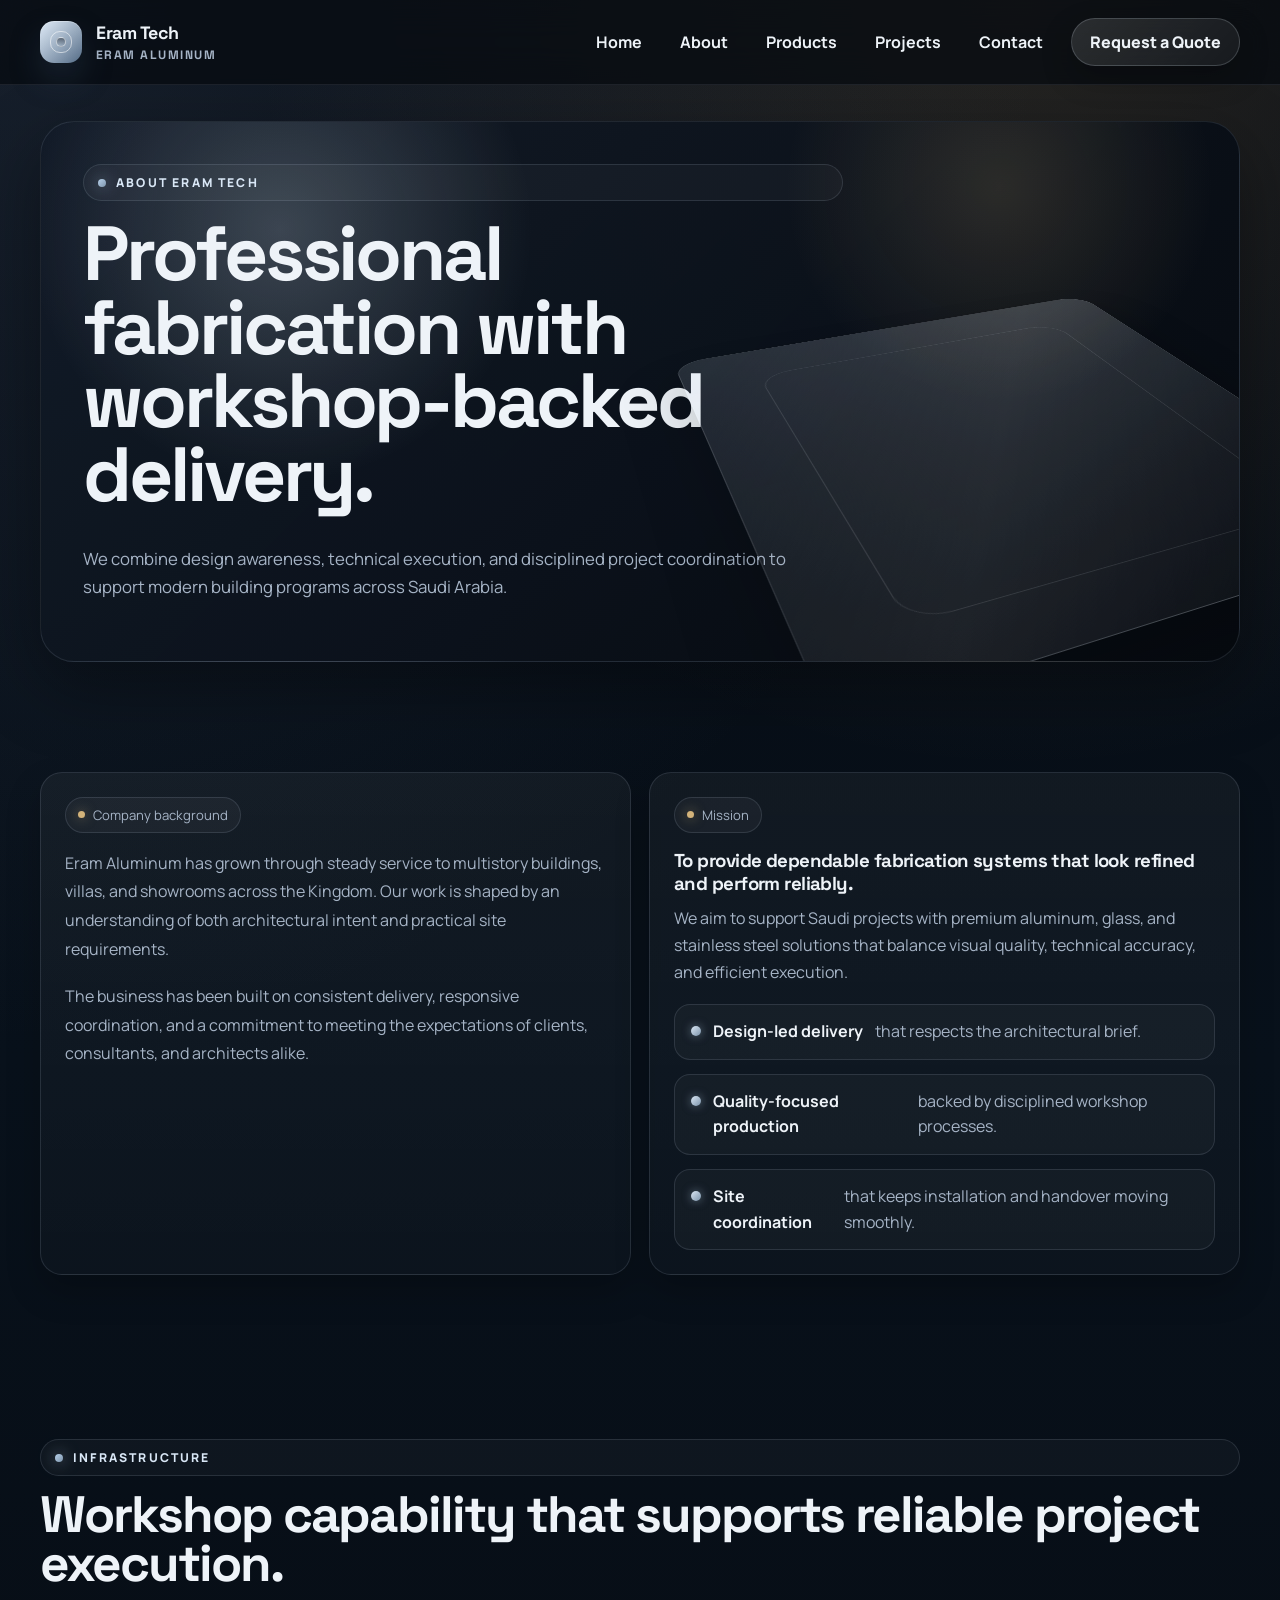
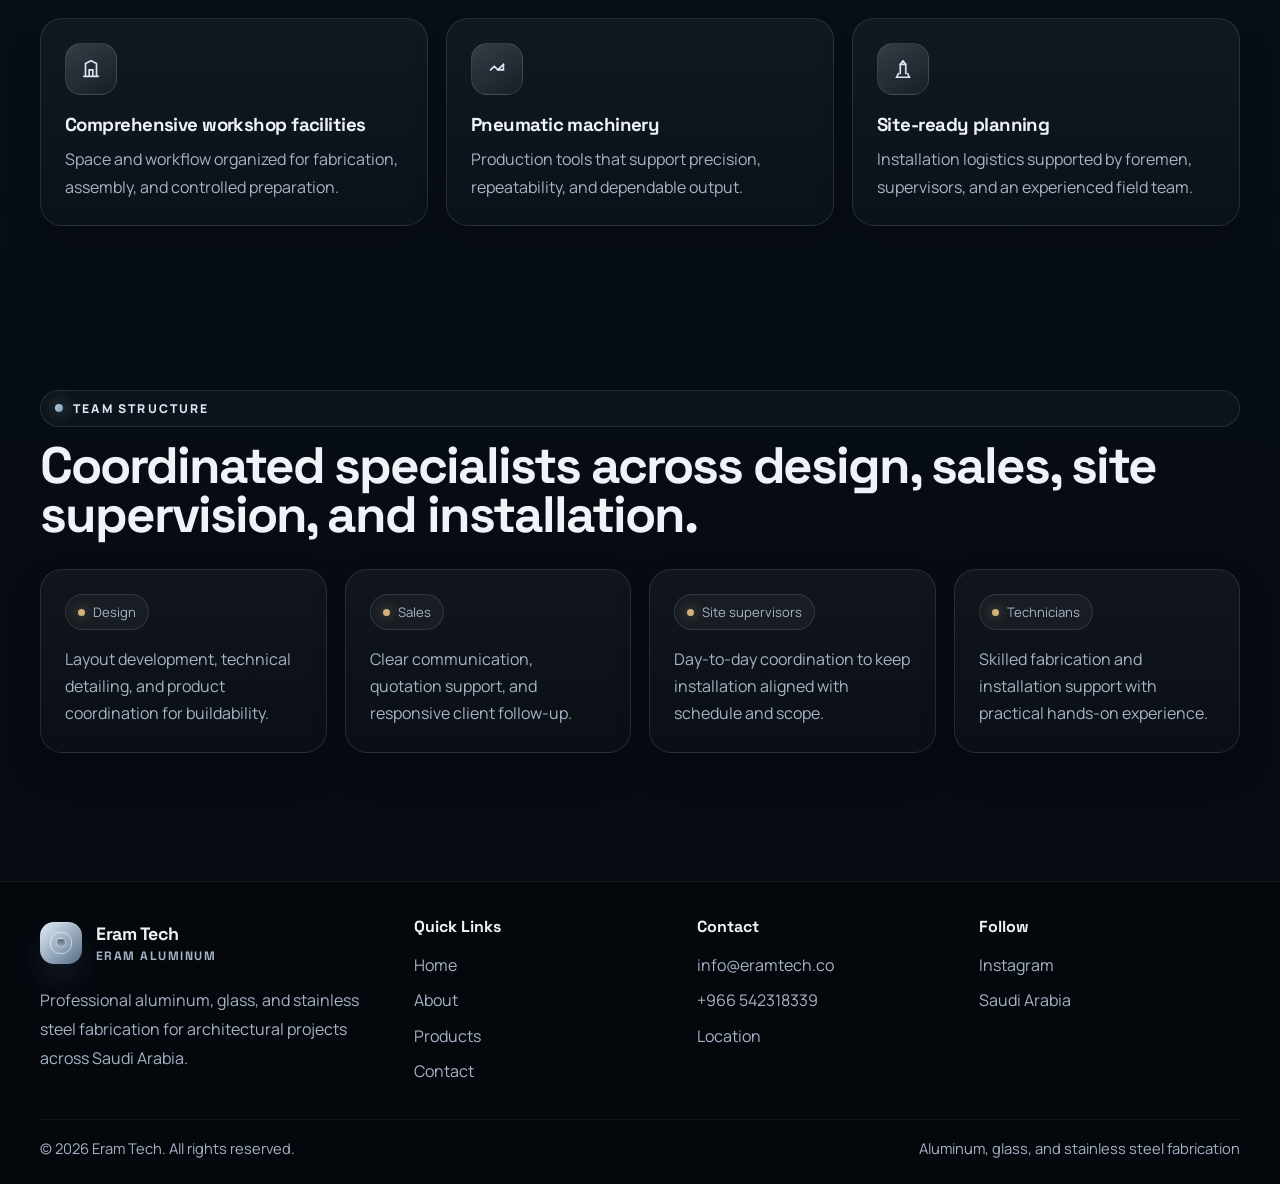
==== about/index.html @ 5341bf57 "Initial commit" ====
<!doctype html>
<html lang="en">
  <head>
    <meta charset="UTF-8" />
    <meta name="viewport" content="width=device-width, initial-scale=1.0" />
    <title>About | Eram Tech</title>
    <meta name="description" content="Learn about Eram Tech's background, mission, infrastructure, and team structure." />
    <link rel="stylesheet" href="/styles.css" />
    <script defer src="/script.js"></script>
  </head>
  <body data-page="about">
    <div class="site-shell">
      <header class="site-header">
        <div class="container nav-bar">
          <a class="brand" href="/" data-nav-link>
            <span class="brand-mark" aria-hidden="true"></span>
            <span class="brand-name"><strong>Eram Tech</strong><span>Eram Aluminum</span></span>
          </a>
          <input class="nav-toggle" id="nav-toggle" type="checkbox" data-nav-toggle />
          <label class="nav-button" for="nav-toggle" data-nav-button aria-label="Open menu">
            <span></span><span></span><span></span>
          </label>
          <nav class="nav" aria-label="Primary navigation">
            <ul class="nav-list">
              <li class="nav-item"><a class="nav-link" href="/" data-nav-link>Home</a></li>
              <li class="nav-item"><a class="nav-link" href="/about/" data-nav-link>About</a></li>
              <li class="nav-item nav-item-dropdown" data-products-dropdown>
                <button class="dropdown-trigger" type="button" data-products-trigger>Products</button>
                <div class="dropdown-menu" role="menu">
                  <a href="/products/" data-nav-link>Products Overview</a>
                  <a href="/products/windows/" data-product-link>Windows</a>
                  <a href="/products/doors/" data-product-link>Doors</a>
                  <a href="/products/cladding/" data-product-link>Cladding</a>
                  <a href="/products/hand-rails/" data-product-link>Hand Rails</a>
                  <a href="/products/sky-light/" data-product-link>Sky Light</a>
                  <a href="/products/garage-doors/" data-product-link>Garage Doors</a>
                  <a href="/products/rollup-shutters/" data-product-link>Rollup Shutters</a>
                </div>
              </li>
              <li class="nav-item"><a class="nav-link" href="/projects/" data-nav-link>Projects</a></li>
              <li class="nav-item"><a class="nav-link" href="/contact/" data-nav-link>Contact</a></li>
            </ul>
            <a class="nav-cta" href="/contact/">Request a Quote</a>
          </nav>
        </div>
      </header>

      <main>
        <section class="page-hero">
          <div class="container banner reveal">
            <div class="banner-inner">
              <div class="banner-copy">
                <span class="eyebrow">About Eram Tech</span>
                <h1>Professional fabrication with workshop-backed delivery.</h1>
                <p class="lead">
                  We combine design awareness, technical execution, and disciplined project
                  coordination to support modern building programs across Saudi Arabia.
                </p>
              </div>
            </div>
            <div class="banner-graphic" aria-hidden="true"></div>
          </div>
        </section>

        <section class="section">
          <div class="container grid-2">
            <div class="card feature-card reveal">
              <span class="tag">Company background</span>
              <div class="copy-block">
                <p>
                  Eram Aluminum has grown through steady service to multistory buildings, villas,
                  and showrooms across the Kingdom. Our work is shaped by an understanding of both
                  architectural intent and practical site requirements.
                </p>
                <p>
                  The business has been built on consistent delivery, responsive coordination, and
                  a commitment to meeting the expectations of clients, consultants, and architects
                  alike.
                </p>
              </div>
            </div>
            <div class="card feature-card reveal">
              <span class="tag">Mission</span>
              <h3>To provide dependable fabrication systems that look refined and perform reliably.</h3>
              <p>
                We aim to support Saudi projects with premium aluminum, glass, and stainless steel
                solutions that balance visual quality, technical accuracy, and efficient execution.
              </p>
              <ul class="info-list" style="margin-top: 18px;">
                <li><strong>Design-led delivery</strong> that respects the architectural brief.</li>
                <li><strong>Quality-focused production</strong> backed by disciplined workshop processes.</li>
                <li><strong>Site coordination</strong> that keeps installation and handover moving smoothly.</li>
              </ul>
            </div>
          </div>
        </section>

        <section class="section-tight">
          <div class="container">
            <div class="section-title reveal">
              <span class="eyebrow">Infrastructure</span>
              <h2>Workshop capability that supports reliable project execution.</h2>
            </div>
            <div class="grid-3">
              <div class="card feature-card reveal">
                <div class="feature-icon" aria-hidden="true">
                  <svg width="22" height="22" viewBox="0 0 24 24" fill="none">
                    <path d="M4 20h16M6 20V6l6-3 6 3v14" stroke="currentColor" stroke-width="1.8" stroke-linecap="round"/>
                    <path d="M10 20v-7h4v7" stroke="currentColor" stroke-width="1.8"/>
                  </svg>
                </div>
                <h3>Comprehensive workshop facilities</h3>
                <p>Space and workflow organized for fabrication, assembly, and controlled preparation.</p>
              </div>
              <div class="card feature-card reveal">
                <div class="feature-icon" aria-hidden="true">
                  <svg width="22" height="22" viewBox="0 0 24 24" fill="none">
                    <path d="M5 13l4-4 4 4 6-6" stroke="currentColor" stroke-width="1.8" stroke-linecap="round" stroke-linejoin="round"/>
                    <path d="M19 7v6h-6" stroke="currentColor" stroke-width="1.8" stroke-linecap="round"/>
                  </svg>
                </div>
                <h3>Pneumatic machinery</h3>
                <p>Production tools that support precision, repeatability, and dependable output.</p>
              </div>
              <div class="card feature-card reveal">
                <div class="feature-icon" aria-hidden="true">
                  <svg width="22" height="22" viewBox="0 0 24 24" fill="none">
                    <path d="M7 17l-2 4h14l-2-4M9 17V7h6v10" stroke="currentColor" stroke-width="1.8" stroke-linecap="round"/>
                    <path d="M9 7l3-4 3 4" stroke="currentColor" stroke-width="1.8" stroke-linecap="round" stroke-linejoin="round"/>
                  </svg>
                </div>
                <h3>Site-ready planning</h3>
                <p>Installation logistics supported by foremen, supervisors, and an experienced field team.</p>
              </div>
            </div>
          </div>
        </section>

        <section class="section">
          <div class="container">
            <div class="section-title reveal">
              <span class="eyebrow">Team structure</span>
              <h2>Coordinated specialists across design, sales, site supervision, and installation.</h2>
            </div>
            <div class="grid-4">
              <div class="card feature-card reveal">
                <span class="tag">Design</span>
                <p>Layout development, technical detailing, and product coordination for buildability.</p>
              </div>
              <div class="card feature-card reveal">
                <span class="tag">Sales</span>
                <p>Clear communication, quotation support, and responsive client follow-up.</p>
              </div>
              <div class="card feature-card reveal">
                <span class="tag">Site supervisors</span>
                <p>Day-to-day coordination to keep installation aligned with schedule and scope.</p>
              </div>
              <div class="card feature-card reveal">
                <span class="tag">Technicians</span>
                <p>Skilled fabrication and installation support with practical hands-on experience.</p>
              </div>
            </div>
          </div>
        </section>
      </main>

      <footer class="site-footer">
        <div class="container footer-grid">
          <div class="footer-brand">
            <a class="brand" href="/" data-nav-link>
              <span class="brand-mark" aria-hidden="true"></span>
              <span class="brand-name"><strong>Eram Tech</strong><span>Eram Aluminum</span></span>
            </a>
            <p>Professional aluminum, glass, and stainless steel fabrication for architectural projects across Saudi Arabia.</p>
          </div>
          <div>
            <h3 class="footer-heading">Quick Links</h3>
            <div class="footer-links">
              <a href="/">Home</a><a href="/about/">About</a><a href="/products/">Products</a><a href="/contact/">Contact</a>
            </div>
          </div>
          <div>
            <h3 class="footer-heading">Contact</h3>
            <div class="footer-links">
              <a href="mailto:info@eramtech.co">info@eramtech.co</a>
              <a href="tel:+966542318339">+966 542318339</a>
              <a href="https://maps.google.com/?q=26.448895,50.039623" target="_blank" rel="noreferrer">Location</a>
            </div>
          </div>
          <div>
            <h3 class="footer-heading">Follow</h3>
            <div class="footer-links">
              <a href="https://www.instagram.com/eramtech_ksa?igsi=ZmtyOWc5OTU0aG81" target="_blank" rel="noreferrer">Instagram</a>
              <span>Saudi Arabia</span>
            </div>
          </div>
        </div>
        <div class="container footer-bottom">
          <span>&copy; <span data-year></span> Eram Tech. All rights reserved.</span>
          <span>Aluminum, glass, and stainless steel fabrication</span>
        </div>
      </footer>
    </div>
  </body>
</html>
---- styles.css ----
@import url("https://fonts.googleapis.com/css2?family=Manrope:wght@400;500;600;700;800&family=Space+Grotesk:wght@500;700&display=swap");

:root {
  --bg: #070b12;
  --bg-alt: #0d1420;
  --panel: rgba(13, 20, 32, 0.78);
  --panel-strong: rgba(18, 28, 43, 0.94);
  --line: rgba(189, 205, 222, 0.14);
  --line-strong: rgba(189, 205, 222, 0.22);
  --text: #eef3f8;
  --muted: #a6b4c6;
  --accent: #91a8bd;
  --accent-strong: #d9e7f6;
  --glow: rgba(124, 153, 183, 0.28);
  --gold: #d3b37a;
  --shadow: 0 24px 70px rgba(0, 0, 0, 0.35);
  --radius-xl: 30px;
  --radius-lg: 22px;
  --radius-md: 16px;
  --radius-sm: 12px;
  --content: 1200px;
  --nav-height: 84px;
}

*,
*::before,
*::after {
  box-sizing: border-box;
}

html {
  scroll-behavior: smooth;
}

body {
  margin: 0;
  color: var(--text);
  background:
    radial-gradient(circle at top left, rgba(73, 96, 125, 0.24), transparent 34%),
    radial-gradient(circle at 80% 0%, rgba(211, 179, 122, 0.15), transparent 26%),
    linear-gradient(180deg, #070b12 0%, #08111b 38%, #06090f 100%);
  font-family: "Manrope", sans-serif;
  min-height: 100vh;
  overflow-x: hidden;
}

a {
  color: inherit;
  text-decoration: none;
}

img {
  max-width: 100%;
  display: block;
}

button,
input,
textarea,
select {
  font: inherit;
}

::selection {
  background: rgba(145, 168, 189, 0.35);
  color: var(--text);
}

.site-shell {
  position: relative;
  z-index: 0;
}

.site-shell::before {
  content: "";
  position: fixed;
  inset: 0;
  background:
    linear-gradient(rgba(255, 255, 255, 0.02) 1px, transparent 1px),
    linear-gradient(90deg, rgba(255, 255, 255, 0.02) 1px, transparent 1px);
  background-size: 120px 120px;
  mask-image: radial-gradient(circle at center, black 30%, transparent 88%);
  pointer-events: none;
  z-index: -1;
  opacity: 0.35;
}

.container {
  width: min(calc(100% - 32px), var(--content));
  margin: 0 auto;
}

.eyebrow {
  display: inline-flex;
  align-items: center;
  gap: 10px;
  padding: 9px 14px;
  border: 1px solid var(--line);
  border-radius: 999px;
  color: var(--accent-strong);
  background: rgba(255, 255, 255, 0.03);
  letter-spacing: 0.18em;
  text-transform: uppercase;
  font-size: 0.76rem;
  font-weight: 800;
}

.eyebrow::before {
  content: "";
  width: 8px;
  height: 8px;
  border-radius: 50%;
  background: linear-gradient(135deg, #b7d0ea, #7e95ac);
  box-shadow: 0 0 16px rgba(170, 198, 220, 0.7);
}

.section {
  padding: 92px 0;
}

.section-tight {
  padding: 72px 0;
}

.section-title {
  display: grid;
  gap: 14px;
  margin-bottom: 30px;
}

.section-title h2,
.hero-copy h1,
.banner-copy h1 {
  margin: 0;
  font-family: "Space Grotesk", sans-serif;
  letter-spacing: -0.04em;
  line-height: 0.96;
}

.section-title h2 {
  font-size: clamp(2rem, 4vw, 3.2rem);
}

.section-title p,
.lead,
.muted {
  color: var(--muted);
  line-height: 1.7;
}

.lead {
  font-size: 1.05rem;
}

/* Header */
.site-header {
  position: sticky;
  top: 0;
  z-index: 50;
  backdrop-filter: blur(18px);
  background: rgba(6, 10, 16, 0.72);
  border-bottom: 1px solid rgba(190, 206, 223, 0.1);
}

.nav-bar {
  min-height: var(--nav-height);
  display: flex;
  align-items: center;
  justify-content: space-between;
  gap: 18px;
}

.brand {
  display: inline-flex;
  align-items: center;
  gap: 14px;
  font-family: "Space Grotesk", sans-serif;
  letter-spacing: -0.03em;
  font-weight: 700;
}

.brand-mark {
  width: 42px;
  height: 42px;
  border-radius: 14px;
  background:
    linear-gradient(145deg, rgba(255, 255, 255, 0.16), rgba(255, 255, 255, 0.04)),
    linear-gradient(135deg, #d9e7f6, #4b6480);
  box-shadow:
    inset 0 1px 0 rgba(255, 255, 255, 0.3),
    0 16px 30px rgba(47, 66, 88, 0.35);
  position: relative;
}

.brand-mark::before,
.brand-mark::after {
  content: "";
  position: absolute;
  inset: 10px;
  border: 1px solid rgba(255, 255, 255, 0.55);
  border-radius: 10px;
}

.brand-mark::after {
  inset: 16px;
  border-radius: 8px;
  background: linear-gradient(180deg, rgba(10, 18, 30, 0.48), rgba(255, 255, 255, 0.05));
}

.brand-name {
  display: grid;
  gap: 3px;
}

.brand-name strong {
  font-size: 1.12rem;
}

.brand-name span {
  font-size: 0.76rem;
  color: var(--muted);
  letter-spacing: 0.12em;
  text-transform: uppercase;
}

.nav-toggle {
  display: none;
}

.nav-button {
  display: none;
  width: 48px;
  height: 48px;
  border: 1px solid var(--line);
  border-radius: 14px;
  background: rgba(255, 255, 255, 0.03);
  color: var(--text);
  align-items: center;
  justify-content: center;
  gap: 6px;
  cursor: pointer;
}

.nav-button span {
  display: block;
  width: 18px;
  height: 2px;
  border-radius: 999px;
  background: currentColor;
  transition: transform 0.25s ease, opacity 0.25s ease;
}

.nav {
  display: flex;
  align-items: center;
  gap: 12px;
}

.nav-list {
  display: flex;
  align-items: center;
  gap: 6px;
  list-style: none;
  padding: 0;
  margin: 0;
}

.nav-link,
.dropdown-trigger {
  border: 0;
  background: transparent;
  color: var(--text);
  padding: 13px 16px;
  border-radius: 999px;
  cursor: pointer;
  transition: background 0.2s ease, color 0.2s ease, transform 0.2s ease;
  font-weight: 700;
}

.nav-link:hover,
.nav-link:focus-visible,
.dropdown-trigger:hover,
.dropdown-trigger:focus-visible,
.nav-link.active,
.dropdown-trigger.active {
  background: rgba(255, 255, 255, 0.07);
  color: var(--accent-strong);
}

.nav-item {
  position: relative;
}

.dropdown-menu {
  position: absolute;
  top: calc(100% + 12px);
  left: 0;
  min-width: 280px;
  padding: 10px;
  border: 1px solid var(--line);
  border-radius: 22px;
  background: rgba(6, 10, 16, 0.95);
  box-shadow: var(--shadow);
  display: grid;
  gap: 6px;
  opacity: 0;
  visibility: hidden;
  transform: translateY(12px);
  transition: opacity 0.2s ease, transform 0.2s ease, visibility 0.2s ease;
}

.nav-item-dropdown:hover .dropdown-menu,
.nav-item-dropdown:focus-within .dropdown-menu,
.nav-item-dropdown.open .dropdown-menu {
  opacity: 1;
  visibility: visible;
  transform: translateY(0);
}

.dropdown-menu a {
  padding: 12px 14px;
  border-radius: 14px;
  color: var(--muted);
  transition: background 0.2s ease, color 0.2s ease;
}

.dropdown-menu a:hover,
.dropdown-menu a:focus-visible,
.dropdown-menu a.active {
  background: rgba(255, 255, 255, 0.06);
  color: var(--text);
}

.nav-cta {
  display: inline-flex;
  align-items: center;
  justify-content: center;
  gap: 10px;
  min-height: 48px;
  padding: 0 18px;
  border-radius: 999px;
  border: 1px solid rgba(209, 223, 236, 0.2);
  background: linear-gradient(135deg, rgba(255, 255, 255, 0.12), rgba(255, 255, 255, 0.05));
  color: var(--text);
  font-weight: 800;
  box-shadow: 0 12px 30px rgba(0, 0, 0, 0.25);
}

.nav-cta:hover,
.nav-cta:focus-visible {
  transform: translateY(-1px);
  border-color: rgba(209, 223, 236, 0.36);
}

/* Hero */
.hero {
  padding: 44px 0 30px;
}

.hero-grid {
  display: grid;
  gap: 34px;
  grid-template-columns: minmax(0, 1.08fr) minmax(320px, 0.92fr);
  align-items: center;
}

.hero-copy {
  display: grid;
  gap: 22px;
}

.hero-copy h1 {
  font-size: clamp(3rem, 7vw, 5.9rem);
}

.hero-actions {
  display: flex;
  flex-wrap: wrap;
  gap: 14px;
}

.button,
.button-secondary {
  display: inline-flex;
  align-items: center;
  justify-content: center;
  gap: 10px;
  min-height: 52px;
  padding: 0 22px;
  border-radius: 999px;
  border: 1px solid transparent;
  font-weight: 800;
  cursor: pointer;
  transition: transform 0.2s ease, border-color 0.2s ease, background 0.2s ease;
}

.button {
  background: linear-gradient(135deg, #dbe7f4, #98aebe);
  color: #09111a;
  box-shadow: 0 18px 40px rgba(120, 148, 175, 0.24);
}

.button-secondary {
  border-color: var(--line);
  background: rgba(255, 255, 255, 0.03);
  color: var(--text);
}

.button:hover,
.button-secondary:hover,
.button:focus-visible,
.button-secondary:focus-visible {
  transform: translateY(-2px);
}

.hero-metrics {
  display: grid;
  grid-template-columns: repeat(3, minmax(0, 1fr));
  gap: 12px;
}

.metric {
  padding: 16px 18px;
  border-radius: 18px;
  background: rgba(255, 255, 255, 0.035);
  border: 1px solid var(--line);
}

.metric strong {
  display: block;
  font-size: 1.5rem;
  font-family: "Space Grotesk", sans-serif;
}

.metric span {
  color: var(--muted);
  font-size: 0.92rem;
}

.hero-visual {
  position: relative;
  min-height: 640px;
  border-radius: 34px;
  overflow: hidden;
  border: 1px solid rgba(198, 214, 229, 0.12);
  background:
    radial-gradient(circle at 28% 18%, rgba(181, 202, 220, 0.32), transparent 24%),
    radial-gradient(circle at 82% 16%, rgba(211, 179, 122, 0.16), transparent 20%),
    linear-gradient(180deg, rgba(17, 25, 38, 0.9), rgba(6, 10, 16, 0.98));
  box-shadow: var(--shadow);
}

.hero-visual::before {
  content: "";
  position: absolute;
  inset: 0;
  background:
    linear-gradient(120deg, transparent 20%, rgba(255, 255, 255, 0.06) 50%, transparent 80%),
    linear-gradient(transparent 0 0);
  mix-blend-mode: screen;
  opacity: 0.75;
}

.hero-rings {
  position: absolute;
  inset: 0;
  background:
    radial-gradient(circle at center, transparent 0 38%, rgba(255, 255, 255, 0.05) 39% 40%, transparent 41%),
    radial-gradient(circle at center, transparent 0 58%, rgba(255, 255, 255, 0.05) 59% 60%, transparent 61%);
  opacity: 0.6;
  transform: rotateX(68deg) scale(1.18);
}

.hero-scene {
  position: absolute;
  inset: 0;
  display: grid;
  place-items: center;
  perspective: 1400px;
  transform-style: preserve-3d;
}

.core {
  position: relative;
  width: min(420px, 68vw);
  aspect-ratio: 1;
  transform-style: preserve-3d;
  animation: float 7.5s ease-in-out infinite;
}

.core::before {
  content: "";
  position: absolute;
  inset: 18%;
  border-radius: 32px;
  background:
    linear-gradient(145deg, rgba(255, 255, 255, 0.18), rgba(255, 255, 255, 0.04)),
    linear-gradient(180deg, rgba(16, 24, 37, 0.5), rgba(255, 255, 255, 0.02));
  border: 1px solid rgba(233, 240, 248, 0.16);
  box-shadow:
    inset 0 1px 0 rgba(255, 255, 255, 0.22),
    0 32px 80px rgba(0, 0, 0, 0.45);
  transform: translateZ(60px);
}

.panel {
  position: absolute;
  inset: 0;
  margin: auto;
  width: 68%;
  height: 14%;
  border-radius: 999px;
  background:
    linear-gradient(90deg, rgba(255, 255, 255, 0.08), rgba(255, 255, 255, 0.32), rgba(255, 255, 255, 0.08)),
    linear-gradient(180deg, rgba(85, 104, 122, 0.95), rgba(8, 12, 18, 0.92));
  border: 1px solid rgba(232, 240, 247, 0.2);
  box-shadow: 0 18px 40px rgba(0, 0, 0, 0.35);
  transform-style: preserve-3d;
  animation: spin 16s linear infinite;
}

.panel::before,
.panel::after {
  content: "";
  position: absolute;
  inset: 12% 8%;
  border-radius: inherit;
  border: 1px solid rgba(255, 255, 255, 0.18);
}

.panel::after {
  inset: 24% 12%;
  background: linear-gradient(90deg, transparent, rgba(255, 255, 255, 0.25), transparent);
}

.panel.panel-1 {
  transform: rotateZ(0deg) translateZ(140px);
}

.panel.panel-2 {
  transform: rotateZ(60deg) translateZ(140px);
}

.panel.panel-3 {
  transform: rotateZ(120deg) translateZ(140px);
}

.panel.panel-4 {
  transform: rotateZ(180deg) translateZ(140px);
}

.panel.panel-5 {
  transform: rotateZ(240deg) translateZ(140px);
}

.panel.panel-6 {
  transform: rotateZ(300deg) translateZ(140px);
}

.floating-card {
  position: absolute;
  padding: 18px 18px 16px;
  border-radius: 20px;
  border: 1px solid var(--line);
  background: rgba(6, 10, 16, 0.72);
  backdrop-filter: blur(14px);
  box-shadow: var(--shadow);
}

.floating-card span {
  display: block;
  color: var(--muted);
  font-size: 0.78rem;
  letter-spacing: 0.12em;
  text-transform: uppercase;
  margin-bottom: 8px;
}

.floating-card strong {
  font-family: "Space Grotesk", sans-serif;
  font-size: 1.1rem;
}

.floating-card.card-left {
  left: 28px;
  bottom: 90px;
  max-width: 180px;
}

.floating-card.card-right {
  right: 28px;
  top: 92px;
  max-width: 200px;
}

/* Cards */
.grid-2,
.grid-3,
.grid-4 {
  display: grid;
  gap: 18px;
}

.grid-2 {
  grid-template-columns: repeat(2, minmax(0, 1fr));
}

.grid-3 {
  grid-template-columns: repeat(3, minmax(0, 1fr));
}

.grid-4 {
  grid-template-columns: repeat(4, minmax(0, 1fr));
}

.card,
.feature-card,
.project-card,
.contact-card,
.product-card,
.placeholder-block,
.map-frame,
.contact-form {
  border: 1px solid var(--line);
  background: linear-gradient(180deg, rgba(255, 255, 255, 0.045), rgba(255, 255, 255, 0.02));
  border-radius: var(--radius-lg);
  box-shadow: 0 16px 34px rgba(0, 0, 0, 0.22);
}

.feature-card,
.project-card,
.contact-card,
.product-card {
  padding: 24px;
}

.feature-card h3,
.contact-card h3,
.product-card h3,
.project-card h3 {
  margin: 0 0 10px;
  font-family: "Space Grotesk", sans-serif;
  letter-spacing: -0.03em;
}

.feature-card p,
.project-card p,
.product-card p {
  margin: 0;
  color: var(--muted);
  line-height: 1.7;
}

.feature-icon,
.contact-icon {
  width: 52px;
  height: 52px;
  border-radius: 16px;
  display: grid;
  place-items: center;
  margin-bottom: 18px;
  background: linear-gradient(145deg, rgba(223, 233, 242, 0.18), rgba(223, 233, 242, 0.04));
  color: var(--accent-strong);
  border: 1px solid rgba(223, 233, 242, 0.12);
}

.feature-card:hover,
.project-card:hover,
.product-card:hover,
.contact-card:hover {
  transform: translateY(-4px);
  transition: transform 0.22s ease, border-color 0.22s ease;
  border-color: var(--line-strong);
}

.preview-card {
  overflow: hidden;
  padding: 0;
}

.preview-card .preview-art {
  min-height: 178px;
  background:
    radial-gradient(circle at 25% 30%, rgba(217, 231, 246, 0.3), transparent 24%),
    radial-gradient(circle at 85% 24%, rgba(211, 179, 122, 0.18), transparent 18%),
    linear-gradient(135deg, rgba(22, 31, 43, 0.94), rgba(8, 12, 18, 0.98));
  position: relative;
}

.preview-card .preview-art::before {
  content: "";
  position: absolute;
  inset: 26px;
  border-radius: 24px;
  border: 1px solid rgba(235, 242, 248, 0.18);
  transform: perspective(800px) rotateY(-18deg) rotateX(8deg);
  transform-origin: center;
}

.preview-card .content {
  padding: 20px 20px 22px;
}

.tag {
  display: inline-flex;
  align-items: center;
  gap: 8px;
  padding: 8px 12px;
  border-radius: 999px;
  background: rgba(255, 255, 255, 0.04);
  border: 1px solid var(--line);
  color: var(--muted);
  font-size: 0.82rem;
  margin-bottom: 16px;
}

.tag::before {
  content: "";
  width: 7px;
  height: 7px;
  border-radius: 50%;
  background: var(--gold);
  box-shadow: 0 0 12px rgba(211, 179, 122, 0.6);
}

.strip {
  padding: 22px 24px;
  border-radius: 24px;
  background:
    linear-gradient(135deg, rgba(223, 233, 242, 0.09), rgba(223, 233, 242, 0.03)),
    rgba(255, 255, 255, 0.02);
  border: 1px solid var(--line);
  display: flex;
  flex-wrap: wrap;
  align-items: center;
  justify-content: space-between;
  gap: 16px;
}

.strip strong {
  font-family: "Space Grotesk", sans-serif;
  font-size: 1.16rem;
}

.strip span {
  color: var(--muted);
}

/* Banner / product hero */
.page-hero {
  padding: 36px 0 18px;
}

.banner {
  position: relative;
  overflow: hidden;
  border-radius: 34px;
  border: 1px solid rgba(198, 214, 229, 0.12);
  background:
    radial-gradient(circle at 20% 20%, rgba(217, 231, 246, 0.22), transparent 24%),
    radial-gradient(circle at 80% 12%, rgba(211, 179, 122, 0.16), transparent 20%),
    linear-gradient(135deg, rgba(18, 27, 40, 0.94), rgba(6, 10, 16, 0.99));
  box-shadow: var(--shadow);
}

.banner-inner {
  min-height: 320px;
  padding: 42px;
  display: grid;
  align-items: end;
}

.banner-copy {
  max-width: 760px;
  display: grid;
  gap: 16px;
}

.banner-copy h1 {
  font-size: clamp(2.6rem, 6vw, 4.8rem);
}

.banner-graphic {
  position: absolute;
  inset: auto -6% -28% auto;
  width: 52%;
  height: 140%;
  opacity: 0.8;
  pointer-events: none;
}

.banner-graphic::before,
.banner-graphic::after {
  content: "";
  position: absolute;
  inset: 18% 20%;
  border-radius: 36px;
  border: 1px solid rgba(235, 242, 248, 0.16);
  transform: perspective(1000px) rotateX(62deg) rotateZ(-25deg);
}

.banner-graphic::after {
  inset: 8% 7%;
  background:
    linear-gradient(120deg, transparent, rgba(255, 255, 255, 0.1), transparent),
    linear-gradient(180deg, rgba(203, 218, 233, 0.18), rgba(5, 8, 13, 0.06));
  box-shadow: 0 30px 80px rgba(0, 0, 0, 0.28);
}

/* Lists / blocks */
.copy-block {
  display: grid;
  gap: 18px;
}

.copy-block p {
  margin: 0;
  color: var(--muted);
  line-height: 1.8;
}

.info-list {
  display: grid;
  gap: 14px;
  margin: 0;
  padding: 0;
  list-style: none;
}

.info-list li {
  display: flex;
  gap: 12px;
  padding: 14px 16px;
  border-radius: 16px;
  background: rgba(255, 255, 255, 0.03);
  border: 1px solid var(--line);
  color: var(--muted);
  line-height: 1.6;
}

.info-list li strong {
  color: var(--text);
}

.info-list li::before {
  content: "";
  flex: 0 0 10px;
  width: 10px;
  height: 10px;
  margin-top: 7px;
  border-radius: 50%;
  background: linear-gradient(135deg, #dbe7f4, #7b93aa);
  box-shadow: 0 0 10px rgba(170, 198, 220, 0.5);
}

.placeholder-block {
  min-height: 240px;
  padding: 24px;
  display: grid;
  place-items: center;
  text-align: center;
  background:
    linear-gradient(180deg, rgba(255, 255, 255, 0.05), rgba(255, 255, 255, 0.015)),
    repeating-linear-gradient(
      135deg,
      rgba(255, 255, 255, 0.035) 0,
      rgba(255, 255, 255, 0.035) 2px,
      transparent 2px,
      transparent 18px
    );
}

.placeholder-block h3 {
  margin: 0 0 10px;
  font-family: "Space Grotesk", sans-serif;
  font-size: 1.4rem;
}

.placeholder-block p {
  margin: 0;
  color: var(--muted);
  max-width: 580px;
  line-height: 1.7;
}

.pill-row {
  display: flex;
  flex-wrap: wrap;
  gap: 10px;
}

.pill {
  display: inline-flex;
  align-items: center;
  padding: 8px 12px;
  border-radius: 999px;
  border: 1px solid var(--line);
  color: var(--muted);
  background: rgba(255, 255, 255, 0.03);
  font-size: 0.86rem;
}

/* Contact */
.contact-grid {
  display: grid;
  gap: 18px;
  grid-template-columns: minmax(0, 0.9fr) minmax(0, 1.1fr);
}

.contact-list {
  display: grid;
  gap: 14px;
}

.contact-card a {
  color: var(--accent-strong);
}

.contact-card a:hover {
  text-decoration: underline;
}

.contact-form {
  padding: 24px;
  display: grid;
  gap: 16px;
}

.field-grid {
  display: grid;
  gap: 14px;
  grid-template-columns: repeat(2, minmax(0, 1fr));
}

.field {
  display: grid;
  gap: 8px;
}

.field label {
  font-weight: 700;
  font-size: 0.94rem;
}

.field input,
.field textarea {
  width: 100%;
  border-radius: 16px;
  border: 1px solid var(--line);
  background: rgba(255, 255, 255, 0.03);
  color: var(--text);
  padding: 14px 15px;
  outline: none;
}

.field input:focus,
.field textarea:focus {
  border-color: rgba(209, 223, 236, 0.4);
  box-shadow: 0 0 0 4px rgba(145, 168, 189, 0.12);
}

.field textarea {
  min-height: 150px;
  resize: vertical;
}

.map-frame {
  overflow: hidden;
}

.map-frame iframe {
  width: 100%;
  height: 100%;
  min-height: 380px;
  border: 0;
  display: block;
  filter: grayscale(0.12) contrast(1.08);
}

/* Footer */
.site-footer {
  border-top: 1px solid rgba(190, 206, 223, 0.1);
  background: rgba(4, 7, 12, 0.78);
  margin-top: 36px;
}

.footer-grid {
  padding: 34px 0;
  display: grid;
  gap: 22px;
  grid-template-columns: minmax(0, 1.35fr) repeat(3, minmax(0, 1fr));
}

.footer-brand {
  display: grid;
  gap: 16px;
}

.footer-brand p {
  margin: 0;
  color: var(--muted);
  max-width: 38ch;
  line-height: 1.8;
}

.footer-heading {
  margin: 0 0 16px;
  font-family: "Space Grotesk", sans-serif;
  font-size: 1rem;
}

.footer-links {
  display: grid;
  gap: 10px;
}

.footer-links a,
.footer-links span {
  color: var(--muted);
  line-height: 1.6;
}

.footer-links a:hover {
  color: var(--text);
}

.footer-bottom {
  padding: 18px 0 26px;
  border-top: 1px solid rgba(190, 206, 223, 0.08);
  color: var(--muted);
  display: flex;
  flex-wrap: wrap;
  gap: 12px;
  align-items: center;
  justify-content: space-between;
  font-size: 0.92rem;
}

/* Reveal */
.reveal {
  opacity: 0;
  transform: translateY(18px);
  transition: opacity 0.7s ease, transform 0.7s ease;
}

.reveal.is-visible {
  opacity: 1;
  transform: translateY(0);
}

/* Animations */
@keyframes float {
  0%, 100% {
    transform: translate3d(0, 0, 0) rotateX(4deg) rotateY(-8deg);
  }
  50% {
    transform: translate3d(0, -12px, 0) rotateX(0deg) rotateY(8deg);
  }
}

@keyframes spin {
  from {
    transform: rotateZ(0deg);
  }
  to {
    transform: rotateZ(360deg);
  }
}

/* Responsive */
@media (max-width: 1120px) {
  .hero-grid,
  .contact-grid,
  .footer-grid,
  .grid-4 {
    grid-template-columns: 1fr;
  }

  .hero-visual {
    min-height: 520px;
  }

  .banner-graphic {
    width: 60%;
  }
}

@media (max-width: 920px) {
  .nav-button {
    display: inline-flex;
  }

  .nav {
    position: fixed;
    top: var(--nav-height);
    left: 0;
    right: 0;
    padding: 20px 16px 18px;
    display: grid;
    gap: 16px;
    background: rgba(6, 10, 16, 0.98);
    border-bottom: 1px solid rgba(190, 206, 223, 0.1);
    transform: translateY(-120%);
    opacity: 0;
    pointer-events: none;
    transition: transform 0.26s ease, opacity 0.26s ease;
    max-height: calc(100vh - var(--nav-height));
    overflow: auto;
  }

  .nav-toggle:checked ~ .nav {
    transform: translateY(0);
    opacity: 1;
    pointer-events: auto;
  }

  .nav-list {
    display: grid;
    gap: 8px;
    width: 100%;
  }

  .nav-list .nav-item,
  .nav-list .nav-link,
  .nav-list .dropdown-trigger {
    width: 100%;
  }

  .dropdown-menu {
    position: static;
    visibility: visible;
    opacity: 1;
    transform: none;
    display: none;
    margin-top: 8px;
  }

  .nav-item-dropdown.open .dropdown-menu {
    display: grid;
  }

  .nav-cta {
    width: 100%;
  }

  .hero-copy h1,
  .banner-copy h1 {
    line-height: 1;
  }

  .field-grid,
  .grid-3,
  .grid-2 {
    grid-template-columns: 1fr;
  }

  .hero-metrics {
    grid-template-columns: 1fr;
  }

  .banner-inner {
    padding: 28px 22px;
  }

  .banner-graphic {
    width: 86%;
    inset: auto -18% -36% auto;
  }
}

@media (max-width: 640px) {
  :root {
    --nav-height: 76px;
  }

  .section {
    padding: 72px 0;
  }

  .section-tight,
  .hero {
    padding: 60px 0 18px;
  }

  .hero-visual {
    min-height: 420px;
    border-radius: 26px;
  }

  .core {
    width: min(320px, 74vw);
  }

  .floating-card {
    display: none;
  }

  .hero-actions,
  .strip {
    flex-direction: column;
    align-items: stretch;
  }

  .button,
  .button-secondary,
  .nav-cta {
    width: 100%;
  }

  .banner {
    border-radius: 24px;
  }

  .banner-inner {
    min-height: 260px;
  }
}
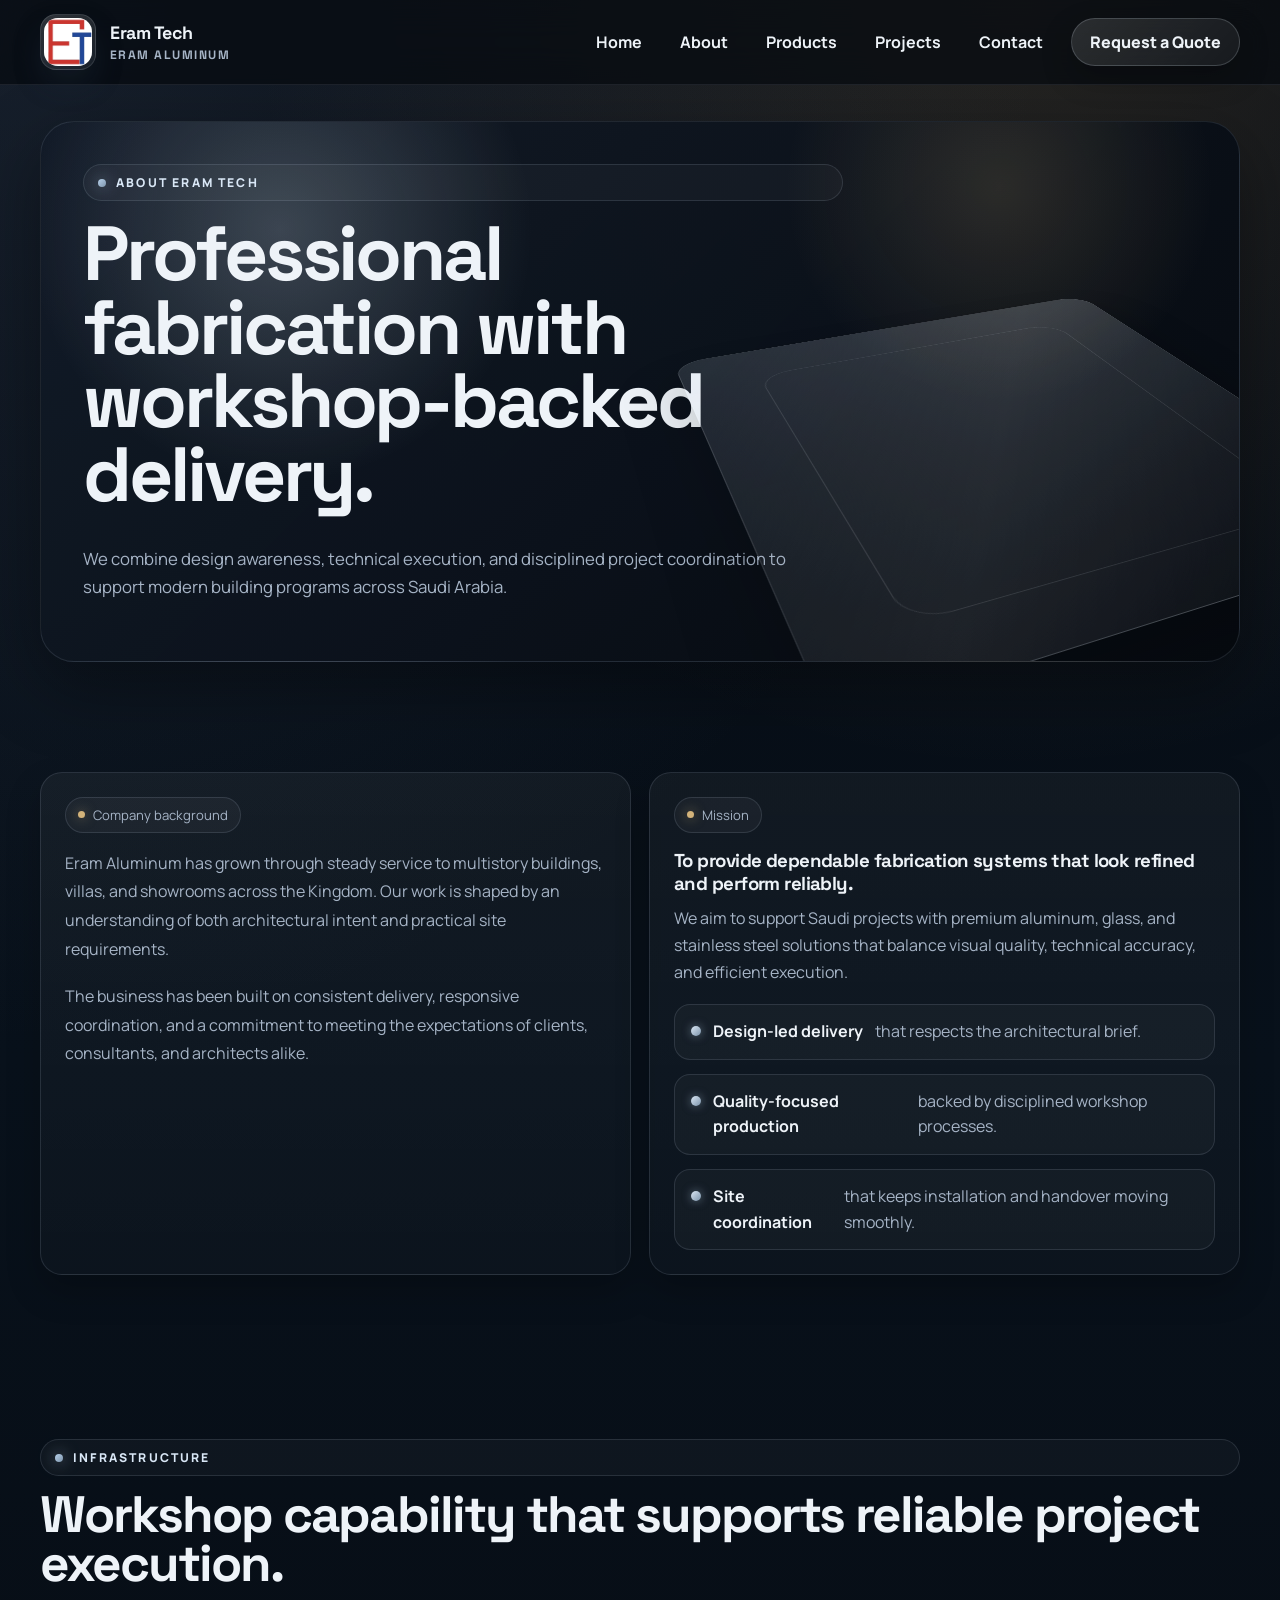
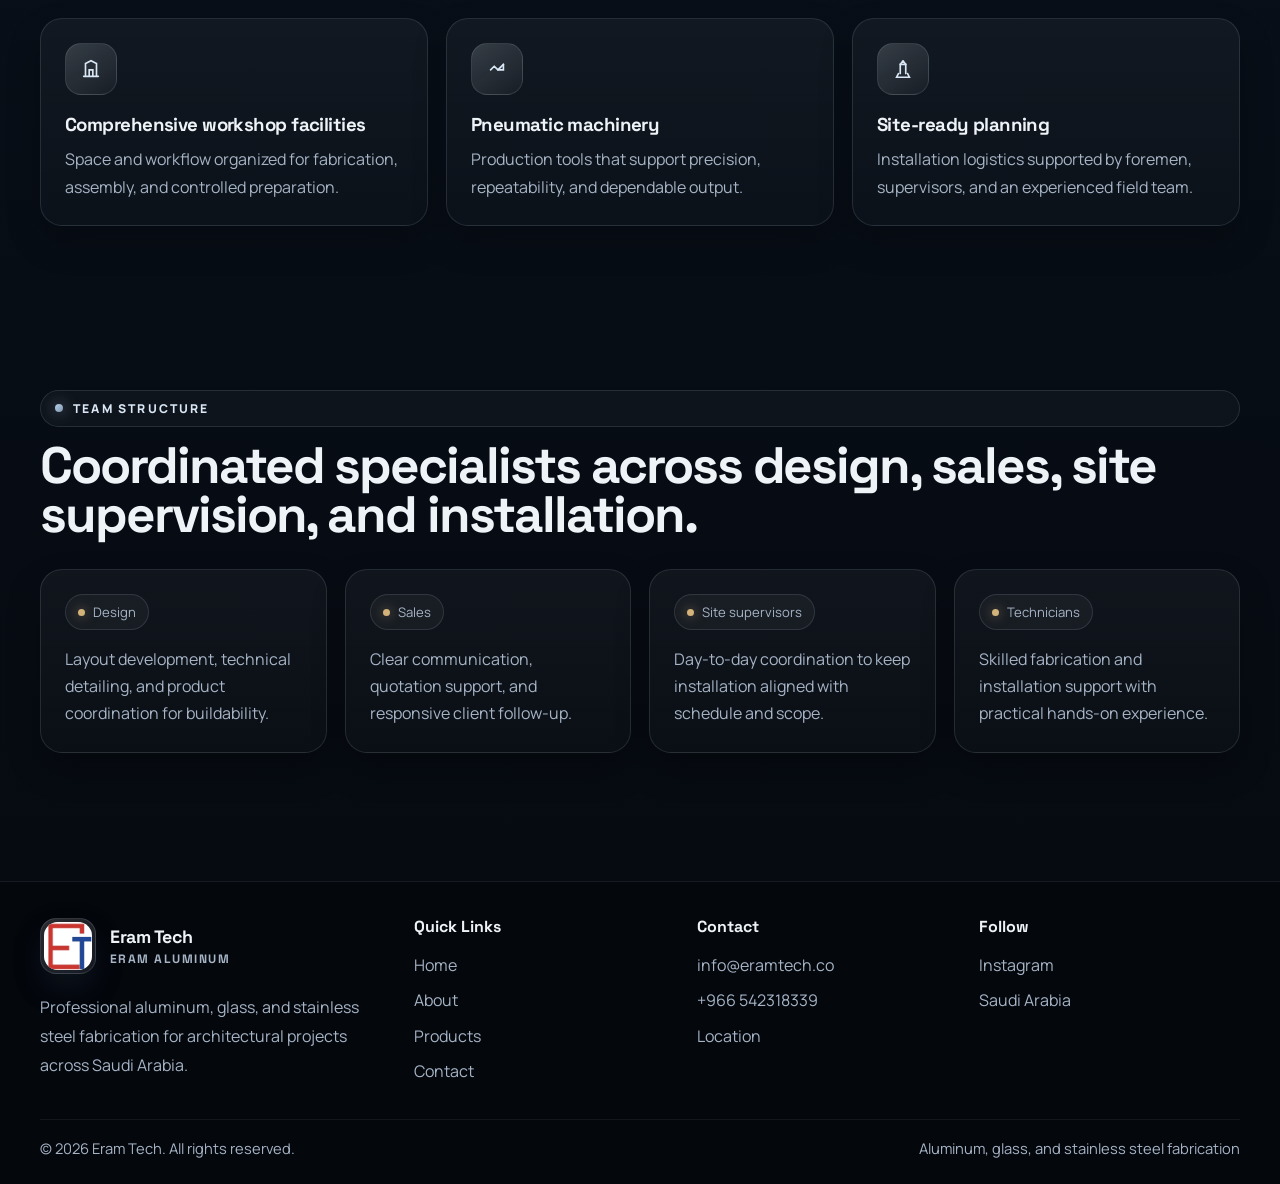
==== commit 51194448: "logo" ====
--- a/about/index.html
+++ b/about/index.html
@@ -13,7 +13,9 @@
       <header class="site-header">
         <div class="container nav-bar">
           <a class="brand" href="/" data-nav-link>
-            <span class="brand-mark" aria-hidden="true"></span>
+            <span class="brand-mark-wrap" aria-hidden="true">
+              <img class="brand-mark" src="/edited-photo.png" alt="" />
+            </span>
             <span class="brand-name"><strong>Eram Tech</strong><span>Eram Aluminum</span></span>
           </a>
           <input class="nav-toggle" id="nav-toggle" type="checkbox" data-nav-toggle />
@@ -168,7 +170,9 @@
         <div class="container footer-grid">
           <div class="footer-brand">
             <a class="brand" href="/" data-nav-link>
-              <span class="brand-mark" aria-hidden="true"></span>
+              <span class="brand-mark-wrap" aria-hidden="true">
+                <img class="brand-mark" src="/edited-photo.png" alt="" />
+              </span>
               <span class="brand-name"><strong>Eram Tech</strong><span>Eram Aluminum</span></span>
             </a>
             <p>Professional aluminum, glass, and stainless steel fabrication for architectural projects across Saudi Arabia.</p>
--- a/styles.css
+++ b/styles.css
@@ -180,31 +180,27 @@
 }
 
 .brand-mark {
-  width: 42px;
-  height: 42px;
+  width: 48px;
+  height: 48px;
   border-radius: 14px;
+  object-fit: cover;
+  background: #fff;
+  box-shadow:
+    inset 0 0 0 1px rgba(255, 255, 255, 0.32),
+    0 16px 30px rgba(47, 66, 88, 0.28);
+}
+
+.brand-mark-wrap {
+  display: inline-flex;
+  align-items: center;
+  justify-content: center;
+  padding: 3px;
+  border-radius: 16px;
   background:
-    linear-gradient(145deg, rgba(255, 255, 255, 0.16), rgba(255, 255, 255, 0.04)),
-    linear-gradient(135deg, #d9e7f6, #4b6480);
-  box-shadow:
-    inset 0 1px 0 rgba(255, 255, 255, 0.3),
-    0 16px 30px rgba(47, 66, 88, 0.35);
-  position: relative;
-}
-
-.brand-mark::before,
-.brand-mark::after {
-  content: "";
-  position: absolute;
-  inset: 10px;
-  border: 1px solid rgba(255, 255, 255, 0.55);
-  border-radius: 10px;
-}
-
-.brand-mark::after {
-  inset: 16px;
-  border-radius: 8px;
-  background: linear-gradient(180deg, rgba(10, 18, 30, 0.48), rgba(255, 255, 255, 0.05));
+    linear-gradient(145deg, rgba(255, 255, 255, 0.14), rgba(255, 255, 255, 0.03)),
+    rgba(255, 255, 255, 0.02);
+  border: 1px solid rgba(223, 233, 242, 0.14);
+  box-shadow: 0 12px 30px rgba(0, 0, 0, 0.2);
 }
 
 .brand-name {
@@ -461,100 +457,96 @@
   opacity: 0.75;
 }
 
-.hero-rings {
+.hero-mark-stage {
+  position: absolute;
+  inset: 0;
+  display: grid;
+  place-items: center;
+  padding: 26px;
+  perspective: 1200px;
+}
+
+.hero-mark-card {
+  width: min(420px, 72vw);
+  aspect-ratio: 1;
+  display: grid;
+  place-items: center;
+  gap: 10px;
+  padding: 26px;
+  position: relative;
+  border-radius: 34px;
+  background:
+    radial-gradient(circle at 50% 30%, rgba(217, 231, 246, 0.2), transparent 34%),
+    linear-gradient(180deg, rgba(18, 27, 40, 0.86), rgba(6, 10, 16, 0.92));
+  border: 1px solid rgba(233, 240, 248, 0.12);
+  box-shadow:
+    0 34px 90px rgba(0, 0, 0, 0.42),
+    inset 0 1px 0 rgba(255, 255, 255, 0.06);
+  transform-style: preserve-3d;
+  animation: float 8s ease-in-out infinite;
+}
+
+.hero-mark-card::before {
+  content: "";
+  position: absolute;
+  inset: 14px;
+  border-radius: 28px;
+  border: 1px solid rgba(233, 240, 248, 0.1);
+  background:
+    linear-gradient(135deg, rgba(255, 255, 255, 0.04), transparent 28%, rgba(255, 255, 255, 0.03) 72%, transparent);
+}
+
+.hero-mark-card::after {
+  content: "";
   position: absolute;
   inset: 0;
   background:
-    radial-gradient(circle at center, transparent 0 38%, rgba(255, 255, 255, 0.05) 39% 40%, transparent 41%),
-    radial-gradient(circle at center, transparent 0 58%, rgba(255, 255, 255, 0.05) 59% 60%, transparent 61%);
-  opacity: 0.6;
-  transform: rotateX(68deg) scale(1.18);
-}
-
-.hero-scene {
+    radial-gradient(circle at 30% 28%, rgba(217, 231, 246, 0.16), transparent 12%),
+    radial-gradient(circle at 74% 70%, rgba(211, 179, 122, 0.12), transparent 12%);
+  mix-blend-mode: screen;
+}
+
+.hero-mark-image {
+  position: relative;
+  width: min(68%, 250px);
+  aspect-ratio: 1;
+  object-fit: contain;
+  filter:
+    drop-shadow(0 18px 26px rgba(0, 0, 0, 0.28))
+    saturate(1.03)
+    contrast(1.02);
+  z-index: 1;
+  transform: translateZ(38px);
+}
+
+.hero-mark-ribbon {
   position: absolute;
-  inset: 0;
-  display: grid;
-  place-items: center;
-  perspective: 1400px;
-  transform-style: preserve-3d;
-}
-
-.core {
-  position: relative;
-  width: min(420px, 68vw);
-  aspect-ratio: 1;
-  transform-style: preserve-3d;
-  animation: float 7.5s ease-in-out infinite;
-}
-
-.core::before {
-  content: "";
+  left: 50%;
+  top: 24px;
+  transform: translateX(-50%);
+  z-index: 1;
+  padding: 10px 14px;
+  border-radius: 999px;
+  color: var(--accent-strong);
+  border: 1px solid rgba(223, 233, 242, 0.14);
+  background: rgba(8, 12, 18, 0.55);
+  backdrop-filter: blur(10px);
+  font-size: 0.8rem;
+  letter-spacing: 0.12em;
+  text-transform: uppercase;
+}
+
+.hero-mark-caption {
   position: absolute;
-  inset: 18%;
-  border-radius: 32px;
-  background:
-    linear-gradient(145deg, rgba(255, 255, 255, 0.18), rgba(255, 255, 255, 0.04)),
-    linear-gradient(180deg, rgba(16, 24, 37, 0.5), rgba(255, 255, 255, 0.02));
-  border: 1px solid rgba(233, 240, 248, 0.16);
-  box-shadow:
-    inset 0 1px 0 rgba(255, 255, 255, 0.22),
-    0 32px 80px rgba(0, 0, 0, 0.45);
-  transform: translateZ(60px);
-}
-
-.panel {
-  position: absolute;
-  inset: 0;
-  margin: auto;
-  width: 68%;
-  height: 14%;
-  border-radius: 999px;
-  background:
-    linear-gradient(90deg, rgba(255, 255, 255, 0.08), rgba(255, 255, 255, 0.32), rgba(255, 255, 255, 0.08)),
-    linear-gradient(180deg, rgba(85, 104, 122, 0.95), rgba(8, 12, 18, 0.92));
-  border: 1px solid rgba(232, 240, 247, 0.2);
-  box-shadow: 0 18px 40px rgba(0, 0, 0, 0.35);
-  transform-style: preserve-3d;
-  animation: spin 16s linear infinite;
-}
-
-.panel::before,
-.panel::after {
-  content: "";
-  position: absolute;
-  inset: 12% 8%;
-  border-radius: inherit;
-  border: 1px solid rgba(255, 255, 255, 0.18);
-}
-
-.panel::after {
-  inset: 24% 12%;
-  background: linear-gradient(90deg, transparent, rgba(255, 255, 255, 0.25), transparent);
-}
-
-.panel.panel-1 {
-  transform: rotateZ(0deg) translateZ(140px);
-}
-
-.panel.panel-2 {
-  transform: rotateZ(60deg) translateZ(140px);
-}
-
-.panel.panel-3 {
-  transform: rotateZ(120deg) translateZ(140px);
-}
-
-.panel.panel-4 {
-  transform: rotateZ(180deg) translateZ(140px);
-}
-
-.panel.panel-5 {
-  transform: rotateZ(240deg) translateZ(140px);
-}
-
-.panel.panel-6 {
-  transform: rotateZ(300deg) translateZ(140px);
+  left: 50%;
+  bottom: 24px;
+  transform: translateX(-50%);
+  z-index: 1;
+  color: var(--muted);
+  font-size: 0.82rem;
+  letter-spacing: 0.1em;
+  text-transform: uppercase;
+  white-space: nowrap;
 }
 
 .floating-card {
@@ -1055,15 +1047,6 @@
   }
   50% {
     transform: translate3d(0, -12px, 0) rotateX(0deg) rotateY(8deg);
-  }
-}
-
-@keyframes spin {
-  from {
-    transform: rotateZ(0deg);
-  }
-  to {
-    transform: rotateZ(360deg);
   }
 }
 
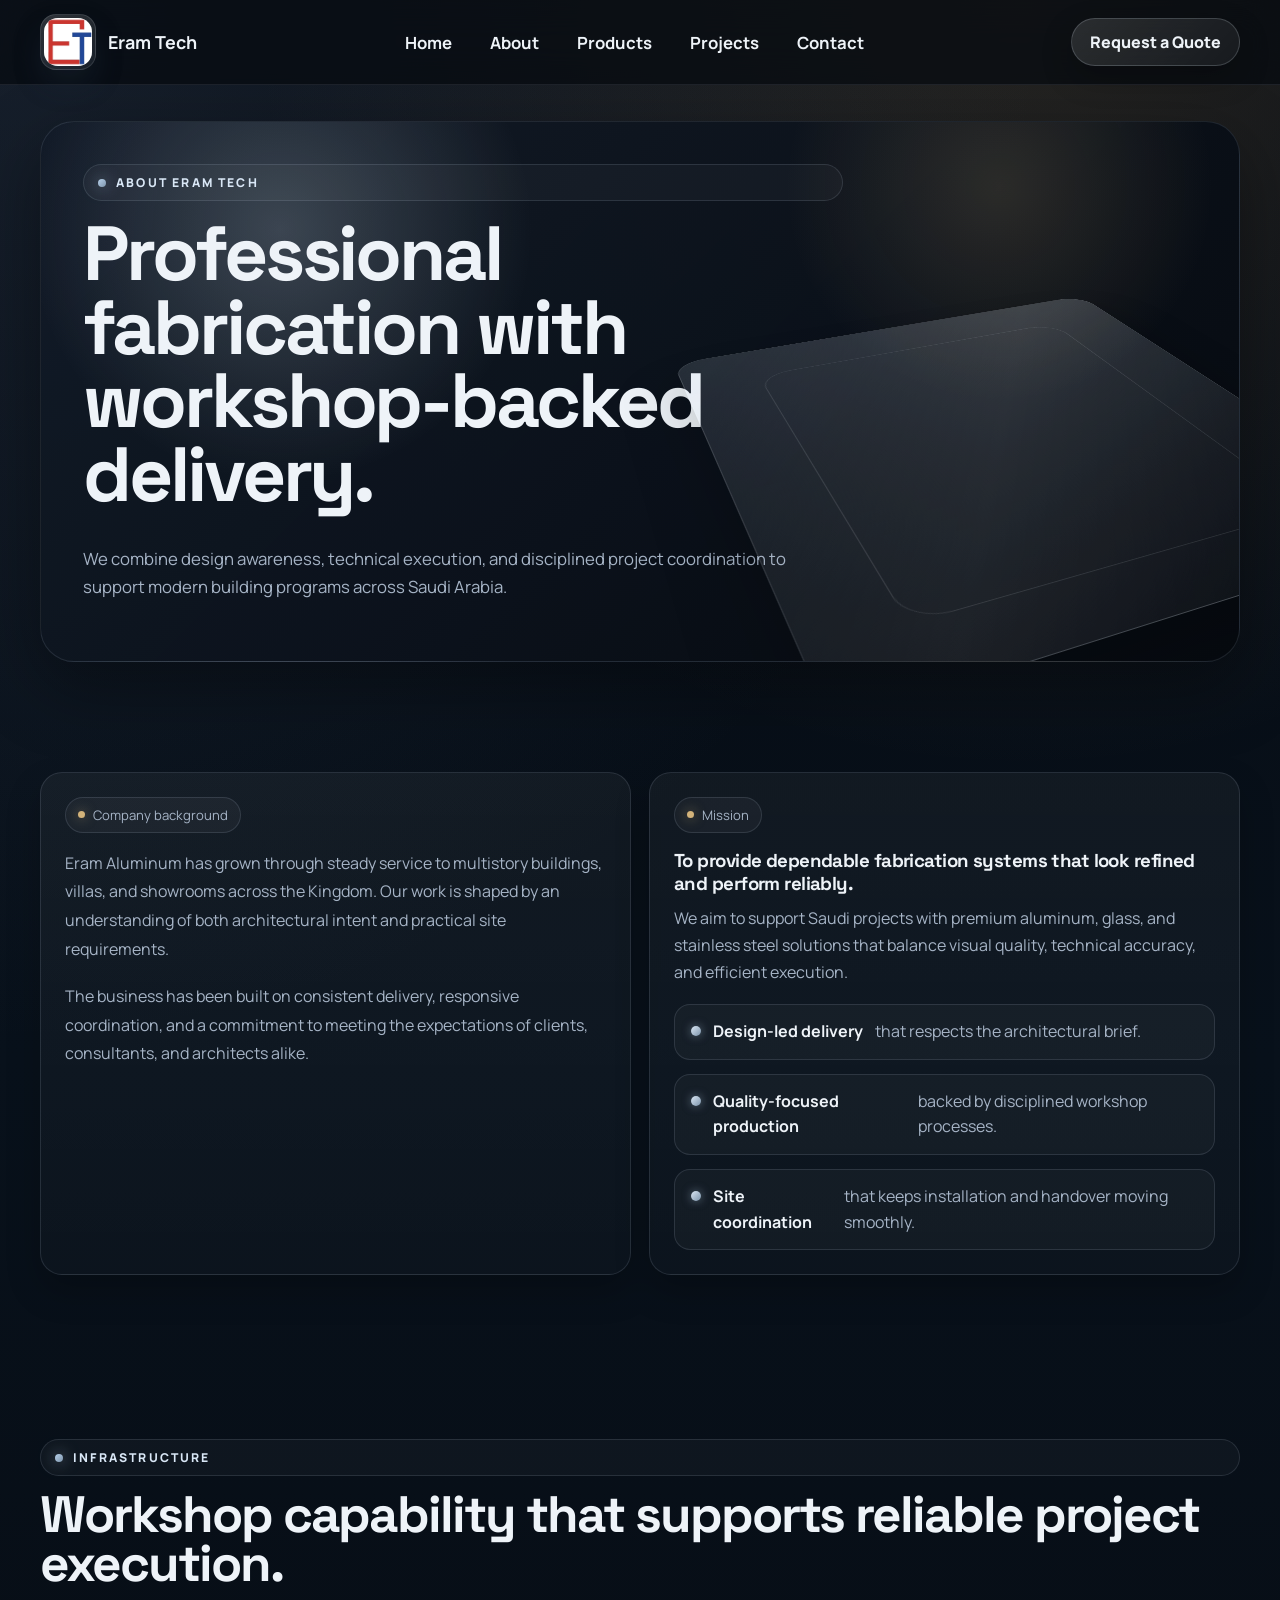
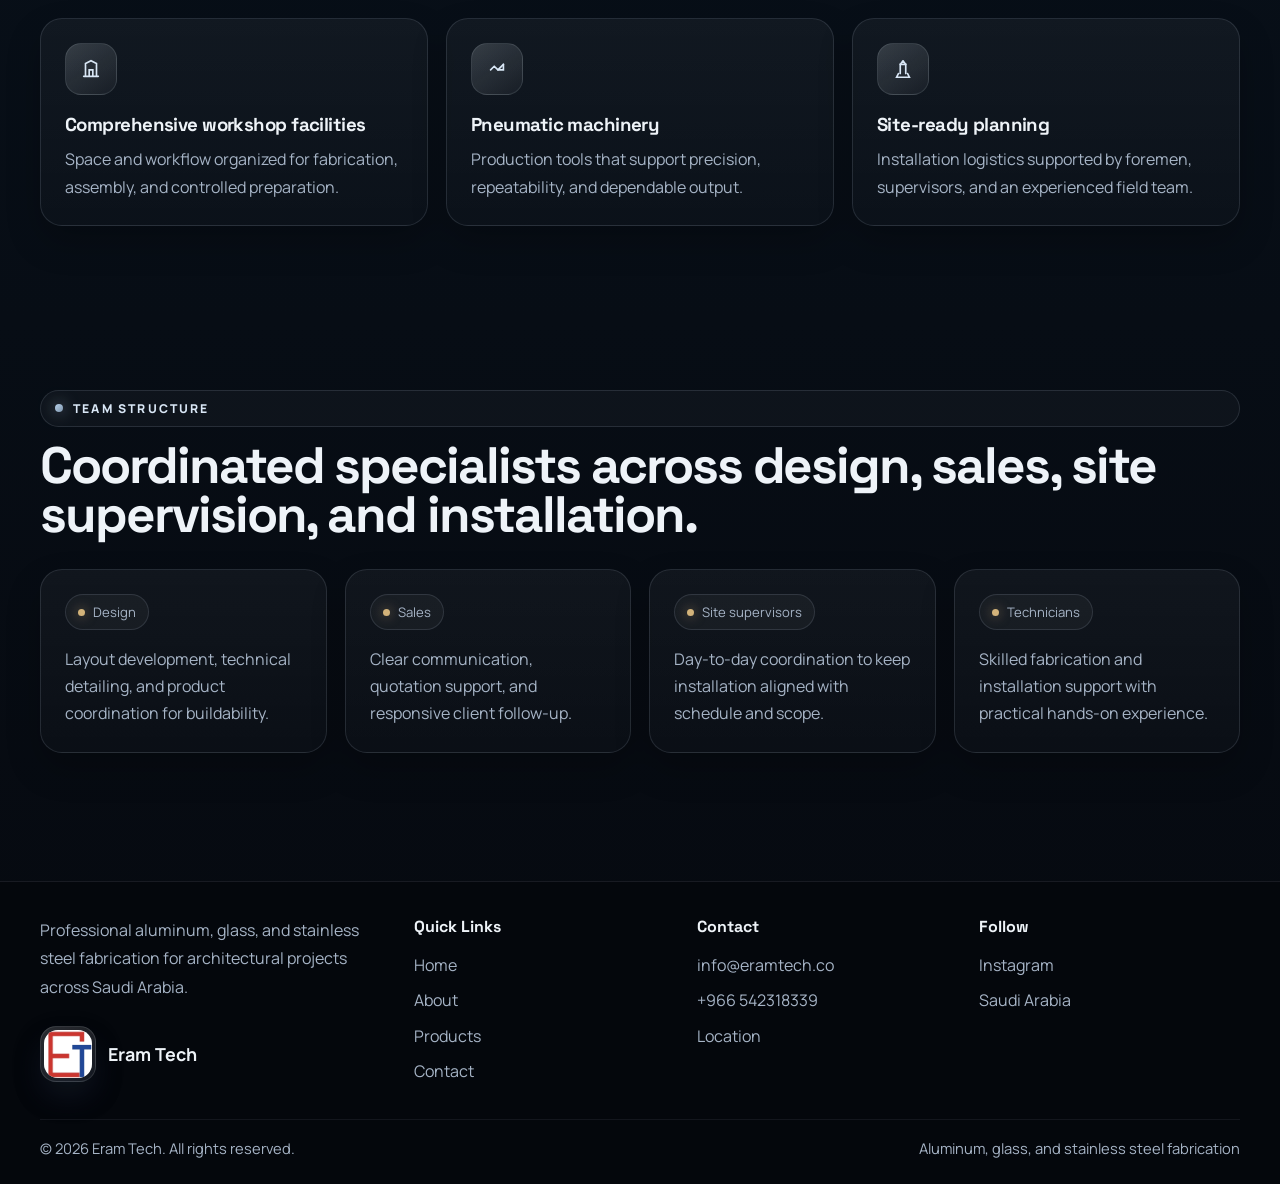
==== commit d78aedf9: "Nav bar" ====
--- a/about/index.html
+++ b/about/index.html
@@ -5,44 +5,34 @@
     <meta name="viewport" content="width=device-width, initial-scale=1.0" />
     <title>About | Eram Tech</title>
     <meta name="description" content="Learn about Eram Tech's background, mission, infrastructure, and team structure." />
-    <link rel="stylesheet" href="/styles.css" />
+    <link rel="stylesheet" href="/styles.css?v=2" />
     <script defer src="/script.js"></script>
   </head>
   <body data-page="about">
     <div class="site-shell">
       <header class="site-header">
-        <div class="container nav-bar">
-          <a class="brand" href="/" data-nav-link>
-            <span class="brand-mark-wrap" aria-hidden="true">
-              <img class="brand-mark" src="/edited-photo.png" alt="" />
-            </span>
-            <span class="brand-name"><strong>Eram Tech</strong><span>Eram Aluminum</span></span>
-          </a>
-          <input class="nav-toggle" id="nav-toggle" type="checkbox" data-nav-toggle />
-          <label class="nav-button" for="nav-toggle" data-nav-button aria-label="Open menu">
-            <span></span><span></span><span></span>
-          </label>
+        <div class="container">
+          <div class="nav-top">
+            <a class="brand" href="/" data-nav-link>
+              <span class="brand-mark-wrap" aria-hidden="true">
+                <img class="brand-mark" src="/edited-photo.png" alt="" />
+              </span>
+              <span class="brand-name">
+                <strong>Eram Tech</strong>
+                
+              </span>
+            </a>
+            <a class="nav-cta" href="/contact/">Request a Quote</a>
+          </div>
           <nav class="nav" aria-label="Primary navigation">
             <ul class="nav-list">
               <li class="nav-item"><a class="nav-link" href="/" data-nav-link>Home</a></li>
               <li class="nav-item"><a class="nav-link" href="/about/" data-nav-link>About</a></li>
-              <li class="nav-item nav-item-dropdown" data-products-dropdown>
-                <button class="dropdown-trigger" type="button" data-products-trigger>Products</button>
-                <div class="dropdown-menu" role="menu">
-                  <a href="/products/" data-nav-link>Products Overview</a>
-                  <a href="/products/windows/" data-product-link>Windows</a>
-                  <a href="/products/doors/" data-product-link>Doors</a>
-                  <a href="/products/cladding/" data-product-link>Cladding</a>
-                  <a href="/products/hand-rails/" data-product-link>Hand Rails</a>
-                  <a href="/products/sky-light/" data-product-link>Sky Light</a>
-                  <a href="/products/garage-doors/" data-product-link>Garage Doors</a>
-                  <a href="/products/rollup-shutters/" data-product-link>Rollup Shutters</a>
-                </div>
+              <li class="nav-item"><a class="nav-link" href="/products/" data-nav-link>Products</a>
               </li>
               <li class="nav-item"><a class="nav-link" href="/projects/" data-nav-link>Projects</a></li>
               <li class="nav-item"><a class="nav-link" href="/contact/" data-nav-link>Contact</a></li>
             </ul>
-            <a class="nav-cta" href="/contact/">Request a Quote</a>
           </nav>
         </div>
       </header>
@@ -173,7 +163,7 @@
               <span class="brand-mark-wrap" aria-hidden="true">
                 <img class="brand-mark" src="/edited-photo.png" alt="" />
               </span>
-              <span class="brand-name"><strong>Eram Tech</strong><span>Eram Aluminum</span></span>
+              <span class="brand-name"><strong>Eram Tech</strong></span>
             </a>
             <p>Professional aluminum, glass, and stainless steel fabrication for architectural projects across Saudi Arabia.</p>
           </div>
--- a/styles.css
+++ b/styles.css
@@ -162,21 +162,25 @@
   border-bottom: 1px solid rgba(190, 206, 223, 0.1);
 }
 
-.nav-bar {
+.site-header .container {
+  display: flex;
+  align-items: center;
+  justify-content: space-between;
+  gap: 20px;
   min-height: var(--nav-height);
-  display: flex;
-  align-items: center;
-  justify-content: space-between;
-  gap: 18px;
+}
+
+.nav-top {
+  display: contents;
 }
 
 .brand {
   display: inline-flex;
   align-items: center;
-  gap: 14px;
-  font-family: "Space Grotesk", sans-serif;
-  letter-spacing: -0.03em;
+  gap: 12px;
   font-weight: 700;
+  order: 1;
+  flex-shrink: 0;
 }
 
 .brand-mark {
@@ -204,7 +208,8 @@
 }
 
 .brand-name {
-  display: grid;
+  display: flex;
+  align-items: center;
   gap: 3px;
 }
 
@@ -219,37 +224,14 @@
   text-transform: uppercase;
 }
 
-.nav-toggle {
-  display: none;
-}
-
-.nav-button {
-  display: none;
-  width: 48px;
-  height: 48px;
-  border: 1px solid var(--line);
-  border-radius: 14px;
-  background: rgba(255, 255, 255, 0.03);
-  color: var(--text);
-  align-items: center;
-  justify-content: center;
-  gap: 6px;
-  cursor: pointer;
-}
-
-.nav-button span {
-  display: block;
-  width: 18px;
-  height: 2px;
-  border-radius: 999px;
-  background: currentColor;
-  transition: transform 0.25s ease, opacity 0.25s ease;
-}
-
 .nav {
   display: flex;
   align-items: center;
+  justify-content: center;
   gap: 12px;
+  order: 2;
+  border-top: none;
+  padding: 0;
 }
 
 .nav-list {
@@ -261,70 +243,27 @@
   margin: 0;
 }
 
-.nav-link,
-.dropdown-trigger {
+.nav-link {
   border: 0;
   background: transparent;
   color: var(--text);
-  padding: 13px 16px;
+  padding: 10px 16px;
   border-radius: 999px;
   cursor: pointer;
   transition: background 0.2s ease, color 0.2s ease, transform 0.2s ease;
   font-weight: 700;
+  font-size: 1.05rem;
 }
 
 .nav-link:hover,
 .nav-link:focus-visible,
-.dropdown-trigger:hover,
-.dropdown-trigger:focus-visible,
-.nav-link.active,
-.dropdown-trigger.active {
+.nav-link.active {
   background: rgba(255, 255, 255, 0.07);
   color: var(--accent-strong);
 }
 
 .nav-item {
   position: relative;
-}
-
-.dropdown-menu {
-  position: absolute;
-  top: calc(100% + 12px);
-  left: 0;
-  min-width: 280px;
-  padding: 10px;
-  border: 1px solid var(--line);
-  border-radius: 22px;
-  background: rgba(6, 10, 16, 0.95);
-  box-shadow: var(--shadow);
-  display: grid;
-  gap: 6px;
-  opacity: 0;
-  visibility: hidden;
-  transform: translateY(12px);
-  transition: opacity 0.2s ease, transform 0.2s ease, visibility 0.2s ease;
-}
-
-.nav-item-dropdown:hover .dropdown-menu,
-.nav-item-dropdown:focus-within .dropdown-menu,
-.nav-item-dropdown.open .dropdown-menu {
-  opacity: 1;
-  visibility: visible;
-  transform: translateY(0);
-}
-
-.dropdown-menu a {
-  padding: 12px 14px;
-  border-radius: 14px;
-  color: var(--muted);
-  transition: background 0.2s ease, color 0.2s ease;
-}
-
-.dropdown-menu a:hover,
-.dropdown-menu a:focus-visible,
-.dropdown-menu a.active {
-  background: rgba(255, 255, 255, 0.06);
-  color: var(--text);
 }
 
 .nav-cta {
@@ -340,6 +279,8 @@
   color: var(--text);
   font-weight: 800;
   box-shadow: 0 12px 30px rgba(0, 0, 0, 0.25);
+  order: 3;
+  flex-shrink: 0;
 }
 
 .nav-cta:hover,
@@ -435,7 +376,7 @@
 
 .hero-visual {
   position: relative;
-  min-height: 640px;
+  min-height: 500px;
   border-radius: 34px;
   overflow: hidden;
   border: 1px solid rgba(198, 214, 229, 0.12);
@@ -457,132 +398,23 @@
   opacity: 0.75;
 }
 
-.hero-mark-stage {
+.hero-photo-stage {
   position: absolute;
   inset: 0;
   display: grid;
   place-items: center;
   padding: 26px;
-  perspective: 1200px;
-}
-
-.hero-mark-card {
-  width: min(420px, 72vw);
-  aspect-ratio: 1;
-  display: grid;
-  place-items: center;
-  gap: 10px;
-  padding: 26px;
-  position: relative;
-  border-radius: 34px;
-  background:
-    radial-gradient(circle at 50% 30%, rgba(217, 231, 246, 0.2), transparent 34%),
-    linear-gradient(180deg, rgba(18, 27, 40, 0.86), rgba(6, 10, 16, 0.92));
-  border: 1px solid rgba(233, 240, 248, 0.12);
-  box-shadow:
-    0 34px 90px rgba(0, 0, 0, 0.42),
-    inset 0 1px 0 rgba(255, 255, 255, 0.06);
-  transform-style: preserve-3d;
-  animation: float 8s ease-in-out infinite;
-}
-
-.hero-mark-card::before {
-  content: "";
-  position: absolute;
-  inset: 14px;
+}
+
+.hero-photo-image {
+  width: 100%;
+  max-width: min(100%, 560px);
+  height: auto;
+  display: block;
   border-radius: 28px;
-  border: 1px solid rgba(233, 240, 248, 0.1);
-  background:
-    linear-gradient(135deg, rgba(255, 255, 255, 0.04), transparent 28%, rgba(255, 255, 255, 0.03) 72%, transparent);
-}
-
-.hero-mark-card::after {
-  content: "";
-  position: absolute;
-  inset: 0;
-  background:
-    radial-gradient(circle at 30% 28%, rgba(217, 231, 246, 0.16), transparent 12%),
-    radial-gradient(circle at 74% 70%, rgba(211, 179, 122, 0.12), transparent 12%);
-  mix-blend-mode: screen;
-}
-
-.hero-mark-image {
-  position: relative;
-  width: min(68%, 250px);
-  aspect-ratio: 1;
-  object-fit: contain;
-  filter:
-    drop-shadow(0 18px 26px rgba(0, 0, 0, 0.28))
-    saturate(1.03)
-    contrast(1.02);
-  z-index: 1;
-  transform: translateZ(38px);
-}
-
-.hero-mark-ribbon {
-  position: absolute;
-  left: 50%;
-  top: 24px;
-  transform: translateX(-50%);
-  z-index: 1;
-  padding: 10px 14px;
-  border-radius: 999px;
-  color: var(--accent-strong);
-  border: 1px solid rgba(223, 233, 242, 0.14);
-  background: rgba(8, 12, 18, 0.55);
-  backdrop-filter: blur(10px);
-  font-size: 0.8rem;
-  letter-spacing: 0.12em;
-  text-transform: uppercase;
-}
-
-.hero-mark-caption {
-  position: absolute;
-  left: 50%;
-  bottom: 24px;
-  transform: translateX(-50%);
-  z-index: 1;
-  color: var(--muted);
-  font-size: 0.82rem;
-  letter-spacing: 0.1em;
-  text-transform: uppercase;
-  white-space: nowrap;
-}
-
-.floating-card {
-  position: absolute;
-  padding: 18px 18px 16px;
-  border-radius: 20px;
-  border: 1px solid var(--line);
-  background: rgba(6, 10, 16, 0.72);
-  backdrop-filter: blur(14px);
-  box-shadow: var(--shadow);
-}
-
-.floating-card span {
-  display: block;
-  color: var(--muted);
-  font-size: 0.78rem;
-  letter-spacing: 0.12em;
-  text-transform: uppercase;
-  margin-bottom: 8px;
-}
-
-.floating-card strong {
-  font-family: "Space Grotesk", sans-serif;
-  font-size: 1.1rem;
-}
-
-.floating-card.card-left {
-  left: 28px;
-  bottom: 90px;
-  max-width: 180px;
-}
-
-.floating-card.card-right {
-  right: 28px;
-  top: 92px;
-  max-width: 200px;
+  object-fit: cover;
+  object-position: center center;
+  box-shadow: none;
 }
 
 /* Cards */
@@ -1040,16 +872,6 @@
   transform: translateY(0);
 }
 
-/* Animations */
-@keyframes float {
-  0%, 100% {
-    transform: translate3d(0, 0, 0) rotateX(4deg) rotateY(-8deg);
-  }
-  50% {
-    transform: translate3d(0, -12px, 0) rotateX(0deg) rotateY(8deg);
-  }
-}
-
 /* Responsive */
 @media (max-width: 1120px) {
   .hero-grid,
@@ -1060,70 +882,113 @@
   }
 
   .hero-visual {
-    min-height: 520px;
+    min-height: 400px;
   }
 
   .banner-graphic {
     width: 60%;
   }
+
 }
 
 @media (max-width: 920px) {
-  .nav-button {
-    display: inline-flex;
+  .site-header {
+    position: sticky;
+    top: 0;
+    z-index: 50;
+    background: rgba(6, 10, 16, 0.95);
+  }
+
+  .site-header .container {
+    display: block;
+  }
+
+  .nav-top {
+    display: flex;
+    align-items: center;
+    justify-content: space-between;
+    gap: 16px;
+    min-height: 60px;
+  }
+
+  .brand {
+    order: initial;
+    gap: 10px;
+    flex-shrink: 0;
+  }
+
+  .brand-mark {
+    width: 40px;
+    height: 40px;
+    border-radius: 10px;
+  }
+
+  .brand-mark-wrap {
+    padding: 2px;
+    border-radius: 12px;
+  }
+
+  .brand-name strong {
+    font-size: 1rem;
+  }
+
+  .brand-name span {
+    font-size: 0.68rem;
+  }
+
+  .nav-cta {
+    order: initial;
+    padding: 0 14px;
+    min-height: 36px;
+    font-size: 0.82rem;
+    white-space: nowrap;
   }
 
   .nav {
-    position: fixed;
-    top: var(--nav-height);
-    left: 0;
+    order: initial;
+    border-top: 1px solid rgba(190, 206, 223, 0.08);
+    padding: 0 0 8px;
+    overflow: visible;
+  }
+
+  .nav::after {
+    content: "";
+    position: absolute;
+    top: 0;
     right: 0;
-    padding: 20px 16px 18px;
-    display: grid;
-    gap: 16px;
-    background: rgba(6, 10, 16, 0.98);
-    border-bottom: 1px solid rgba(190, 206, 223, 0.1);
-    transform: translateY(-120%);
-    opacity: 0;
+    bottom: 8px;
+    width: 32px;
+    background: linear-gradient(to right, transparent, rgba(6, 10, 16, 0.95));
     pointer-events: none;
-    transition: transform 0.26s ease, opacity 0.26s ease;
-    max-height: calc(100vh - var(--nav-height));
-    overflow: auto;
-  }
-
-  .nav-toggle:checked ~ .nav {
-    transform: translateY(0);
-    opacity: 1;
-    pointer-events: auto;
+    z-index: 10;
   }
 
   .nav-list {
-    display: grid;
-    gap: 8px;
-    width: 100%;
-  }
-
-  .nav-list .nav-item,
-  .nav-list .nav-link,
-  .nav-list .dropdown-trigger {
-    width: 100%;
-  }
-
-  .dropdown-menu {
-    position: static;
-    visibility: visible;
-    opacity: 1;
-    transform: none;
+    display: flex;
+    align-items: center;
+    gap: 2px;
+    overflow-x: auto;
+    -webkit-overflow-scrolling: touch;
+    scrollbar-width: none;
+    padding: 8px 0 2px;
+    margin: 0;
+    scroll-behavior: smooth;
+  }
+
+  .nav-list::-webkit-scrollbar {
     display: none;
-    margin-top: 8px;
-  }
-
-  .nav-item-dropdown.open .dropdown-menu {
-    display: grid;
-  }
-
-  .nav-cta {
-    width: 100%;
+  }
+
+  .nav-list .nav-item {
+    flex: 0 0 auto;
+    width: auto;
+  }
+
+  .nav-list .nav-link {
+    width: auto;
+    white-space: nowrap;
+    padding: 8px 12px;
+    font-size: 0.85rem;
   }
 
   .hero-copy h1,
@@ -1156,6 +1021,42 @@
     --nav-height: 76px;
   }
 
+  .site-header {
+    position: sticky;
+    top: 0;
+    z-index: 50;
+  }
+
+  .nav-top {
+    min-height: 56px;
+    gap: 8px;
+  }
+
+  .brand-mark {
+    width: 36px;
+    height: 36px;
+    border-radius: 8px;
+  }
+
+  .brand-name strong {
+    font-size: 0.92rem;
+  }
+
+  .brand-name span {
+    font-size: 0.62rem;
+  }
+
+  .nav-cta {
+    padding: 0 10px;
+    min-height: 32px;
+    font-size: 0.78rem;
+  }
+
+  .nav-list .nav-link {
+    padding: 7px 10px;
+    font-size: 0.8rem;
+  }
+
   .section {
     padding: 72px 0;
   }
@@ -1166,16 +1067,8 @@
   }
 
   .hero-visual {
-    min-height: 420px;
+    min-height: 320px;
     border-radius: 26px;
-  }
-
-  .core {
-    width: min(320px, 74vw);
-  }
-
-  .floating-card {
-    display: none;
   }
 
   .hero-actions,
@@ -1185,8 +1078,7 @@
   }
 
   .button,
-  .button-secondary,
-  .nav-cta {
+  .button-secondary {
     width: 100%;
   }
 
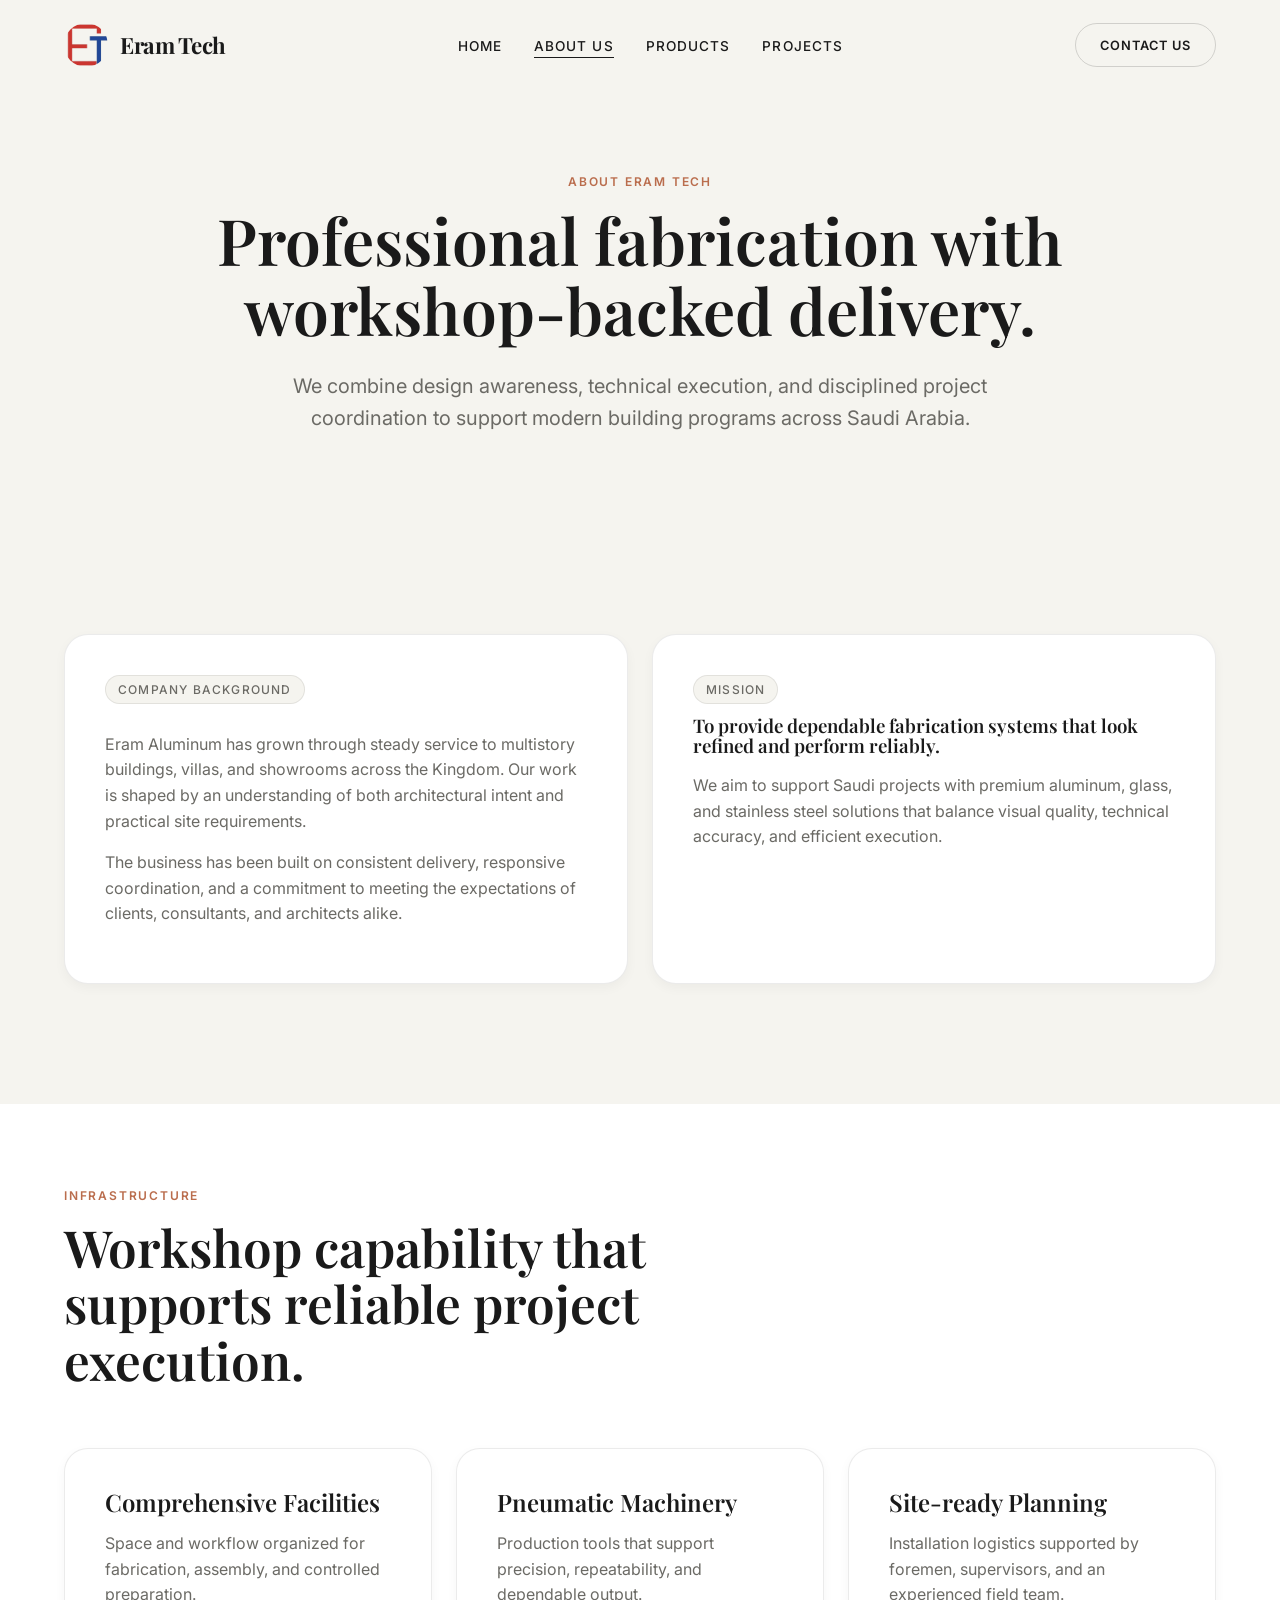
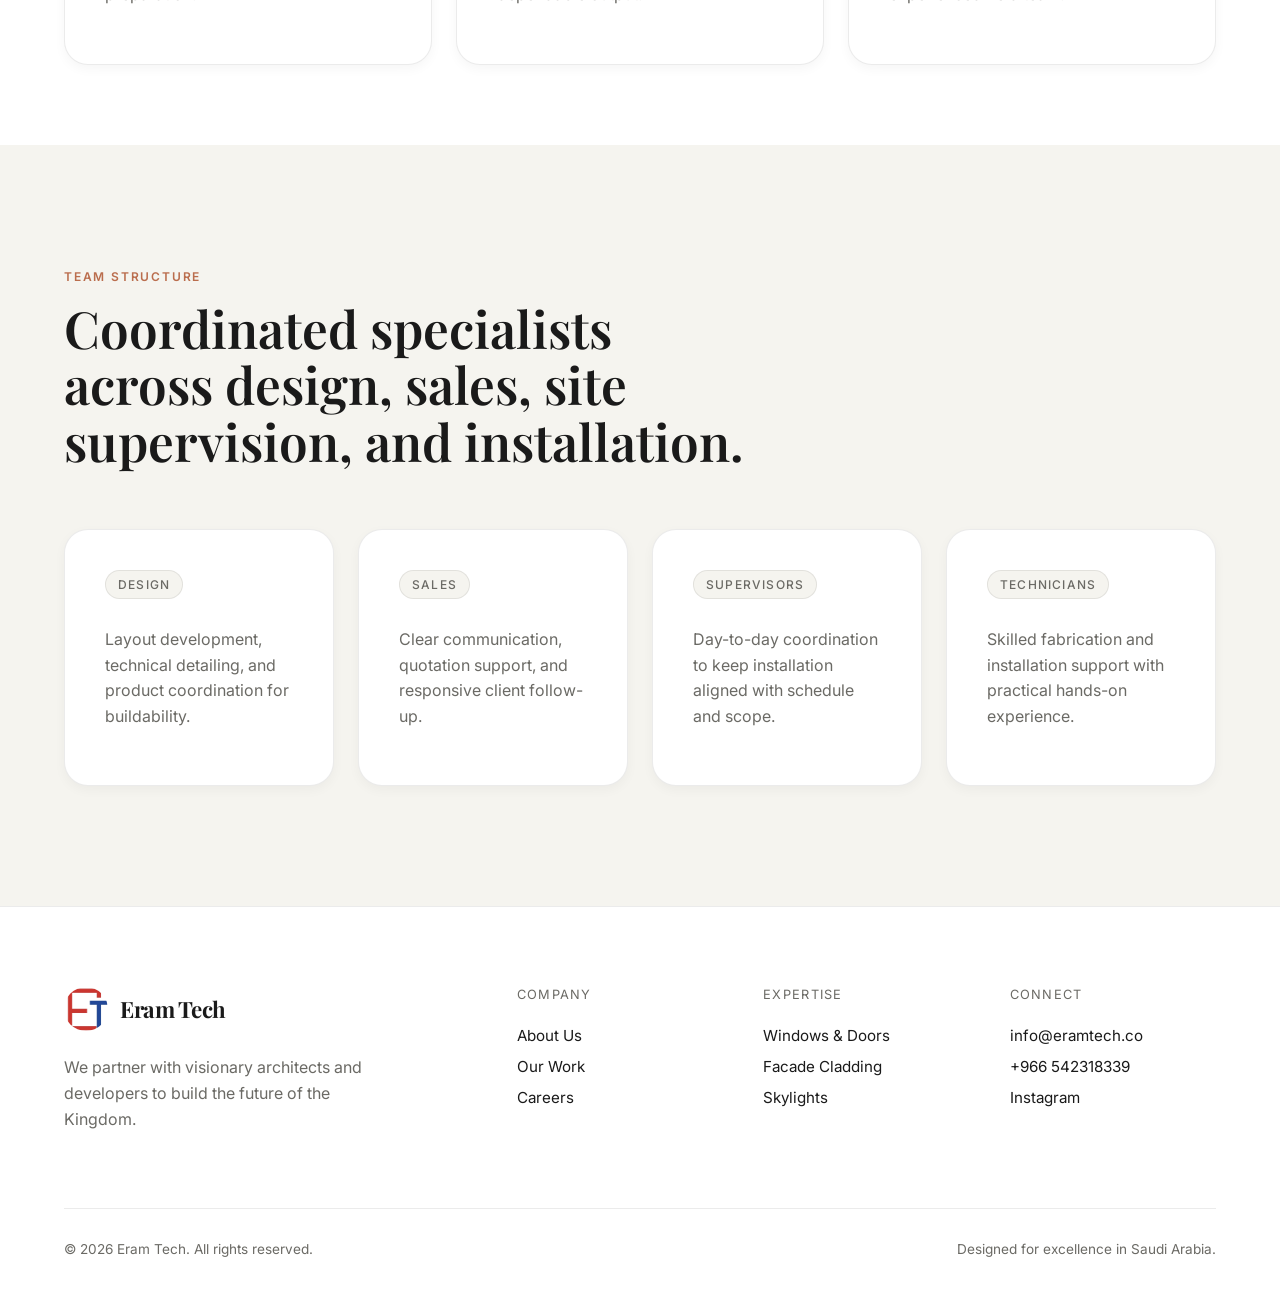
==== commit af1af6e6: "New UI" ====
--- a/about/index.html
+++ b/about/index.html
@@ -5,195 +5,159 @@
     <meta name="viewport" content="width=device-width, initial-scale=1.0" />
     <title>About | Eram Tech</title>
     <meta name="description" content="Learn about Eram Tech's background, mission, infrastructure, and team structure." />
-    <link rel="stylesheet" href="/styles.css?v=2" />
+    <link rel="stylesheet" href="/styles.css?v=4" />
     <script defer src="/script.js"></script>
   </head>
   <body data-page="about">
-    <div class="site-shell">
-      <header class="site-header">
+    <header class="site-header">
+      <div class="container">
+        <a class="brand" href="/" data-nav-link>
+          <img class="brand-mark" src="/edited-photo.png" alt="Eram Tech Logo" />
+          <span class="brand-name">Eram Tech</span>
+        </a>
+        <nav class="nav" aria-label="Primary navigation">
+          <ul class="nav-list">
+            <li><a class="nav-link" href="/" data-nav-link>Home</a></li>
+            <li><a class="nav-link active" href="/about/" data-nav-link>About Us</a></li>
+            <li class="nav-item-dropdown">
+              <a class="nav-link" href="/products/" data-nav-link>Products</a>
+            </li>
+            <li><a class="nav-link" href="/projects/" data-nav-link>Projects</a></li>
+          </ul>
+        </nav>
+        <a class="nav-cta" href="/contact/">Contact Us</a>
+      </div>
+    </header>
+
+    <main>
+      <section class="page-hero">
+        <div class="container reveal">
+          <span class="eyebrow">About Eram Tech</span>
+          <h1>Professional fabrication with workshop-backed delivery.</h1>
+          <p style="max-width: 700px; margin: 0 auto; font-size: 1.25rem;">
+            We combine design awareness, technical execution, and disciplined project
+            coordination to support modern building programs across Saudi Arabia.
+          </p>
+        </div>
+      </section>
+
+      <section class="section">
+        <div class="container grid-2">
+          <div class="card reveal">
+            <span class="tag">Company Background</span>
+            <p style="margin-bottom: 16px;">
+              Eram Aluminum has grown through steady service to multistory buildings, villas,
+              and showrooms across the Kingdom. Our work is shaped by an understanding of both
+              architectural intent and practical site requirements.
+            </p>
+            <p>
+              The business has been built on consistent delivery, responsive coordination, and
+              a commitment to meeting the expectations of clients, consultants, and architects
+              alike.
+            </p>
+          </div>
+          <div class="card reveal" style="transition-delay: 0.2s;">
+            <span class="tag">Mission</span>
+            <h3 style="margin-bottom: 16px;">To provide dependable fabrication systems that look refined and perform reliably.</h3>
+            <p>
+              We aim to support Saudi projects with premium aluminum, glass, and stainless steel
+              solutions that balance visual quality, technical accuracy, and efficient execution.
+            </p>
+          </div>
+        </div>
+      </section>
+
+      <section class="section-tight" style="background: var(--bg-alt);">
         <div class="container">
-          <div class="nav-top">
-            <a class="brand" href="/" data-nav-link>
-              <span class="brand-mark-wrap" aria-hidden="true">
-                <img class="brand-mark" src="/edited-photo.png" alt="" />
-              </span>
-              <span class="brand-name">
-                <strong>Eram Tech</strong>
-                
-              </span>
-            </a>
-            <a class="nav-cta" href="/contact/">Request a Quote</a>
+          <div class="section-title reveal">
+            <span class="eyebrow">Infrastructure</span>
+            <h2>Workshop capability that supports reliable project execution.</h2>
           </div>
-          <nav class="nav" aria-label="Primary navigation">
-            <ul class="nav-list">
-              <li class="nav-item"><a class="nav-link" href="/" data-nav-link>Home</a></li>
-              <li class="nav-item"><a class="nav-link" href="/about/" data-nav-link>About</a></li>
-              <li class="nav-item"><a class="nav-link" href="/products/" data-nav-link>Products</a>
-              </li>
-              <li class="nav-item"><a class="nav-link" href="/projects/" data-nav-link>Projects</a></li>
-              <li class="nav-item"><a class="nav-link" href="/contact/" data-nav-link>Contact</a></li>
-            </ul>
-          </nav>
-        </div>
-      </header>
-
-      <main>
-        <section class="page-hero">
-          <div class="container banner reveal">
-            <div class="banner-inner">
-              <div class="banner-copy">
-                <span class="eyebrow">About Eram Tech</span>
-                <h1>Professional fabrication with workshop-backed delivery.</h1>
-                <p class="lead">
-                  We combine design awareness, technical execution, and disciplined project
-                  coordination to support modern building programs across Saudi Arabia.
-                </p>
-              </div>
+          <div class="grid-3">
+            <div class="card reveal">
+              <h3 style="margin-bottom: 12px; font-size: 1.5rem;">Comprehensive Facilities</h3>
+              <p>Space and workflow organized for fabrication, assembly, and controlled preparation.</p>
             </div>
-            <div class="banner-graphic" aria-hidden="true"></div>
-          </div>
-        </section>
-
-        <section class="section">
-          <div class="container grid-2">
-            <div class="card feature-card reveal">
-              <span class="tag">Company background</span>
-              <div class="copy-block">
-                <p>
-                  Eram Aluminum has grown through steady service to multistory buildings, villas,
-                  and showrooms across the Kingdom. Our work is shaped by an understanding of both
-                  architectural intent and practical site requirements.
-                </p>
-                <p>
-                  The business has been built on consistent delivery, responsive coordination, and
-                  a commitment to meeting the expectations of clients, consultants, and architects
-                  alike.
-                </p>
-              </div>
+            <div class="card reveal" style="transition-delay: 0.1s;">
+              <h3 style="margin-bottom: 12px; font-size: 1.5rem;">Pneumatic Machinery</h3>
+              <p>Production tools that support precision, repeatability, and dependable output.</p>
             </div>
-            <div class="card feature-card reveal">
-              <span class="tag">Mission</span>
-              <h3>To provide dependable fabrication systems that look refined and perform reliably.</h3>
-              <p>
-                We aim to support Saudi projects with premium aluminum, glass, and stainless steel
-                solutions that balance visual quality, technical accuracy, and efficient execution.
-              </p>
-              <ul class="info-list" style="margin-top: 18px;">
-                <li><strong>Design-led delivery</strong> that respects the architectural brief.</li>
-                <li><strong>Quality-focused production</strong> backed by disciplined workshop processes.</li>
-                <li><strong>Site coordination</strong> that keeps installation and handover moving smoothly.</li>
-              </ul>
+            <div class="card reveal" style="transition-delay: 0.2s;">
+              <h3 style="margin-bottom: 12px; font-size: 1.5rem;">Site-ready Planning</h3>
+              <p>Installation logistics supported by foremen, supervisors, and an experienced field team.</p>
             </div>
           </div>
-        </section>
+        </div>
+      </section>
 
-        <section class="section-tight">
-          <div class="container">
-            <div class="section-title reveal">
-              <span class="eyebrow">Infrastructure</span>
-              <h2>Workshop capability that supports reliable project execution.</h2>
+      <section class="section">
+        <div class="container">
+          <div class="section-title reveal">
+            <span class="eyebrow">Team structure</span>
+            <h2>Coordinated specialists across design, sales, site supervision, and installation.</h2>
+          </div>
+          <div class="grid-4">
+            <div class="card reveal">
+              <span class="tag">Design</span>
+              <p>Layout development, technical detailing, and product coordination for buildability.</p>
             </div>
-            <div class="grid-3">
-              <div class="card feature-card reveal">
-                <div class="feature-icon" aria-hidden="true">
-                  <svg width="22" height="22" viewBox="0 0 24 24" fill="none">
-                    <path d="M4 20h16M6 20V6l6-3 6 3v14" stroke="currentColor" stroke-width="1.8" stroke-linecap="round"/>
-                    <path d="M10 20v-7h4v7" stroke="currentColor" stroke-width="1.8"/>
-                  </svg>
-                </div>
-                <h3>Comprehensive workshop facilities</h3>
-                <p>Space and workflow organized for fabrication, assembly, and controlled preparation.</p>
-              </div>
-              <div class="card feature-card reveal">
-                <div class="feature-icon" aria-hidden="true">
-                  <svg width="22" height="22" viewBox="0 0 24 24" fill="none">
-                    <path d="M5 13l4-4 4 4 6-6" stroke="currentColor" stroke-width="1.8" stroke-linecap="round" stroke-linejoin="round"/>
-                    <path d="M19 7v6h-6" stroke="currentColor" stroke-width="1.8" stroke-linecap="round"/>
-                  </svg>
-                </div>
-                <h3>Pneumatic machinery</h3>
-                <p>Production tools that support precision, repeatability, and dependable output.</p>
-              </div>
-              <div class="card feature-card reveal">
-                <div class="feature-icon" aria-hidden="true">
-                  <svg width="22" height="22" viewBox="0 0 24 24" fill="none">
-                    <path d="M7 17l-2 4h14l-2-4M9 17V7h6v10" stroke="currentColor" stroke-width="1.8" stroke-linecap="round"/>
-                    <path d="M9 7l3-4 3 4" stroke="currentColor" stroke-width="1.8" stroke-linecap="round" stroke-linejoin="round"/>
-                  </svg>
-                </div>
-                <h3>Site-ready planning</h3>
-                <p>Installation logistics supported by foremen, supervisors, and an experienced field team.</p>
-              </div>
+            <div class="card reveal" style="transition-delay: 0.1s;">
+              <span class="tag">Sales</span>
+              <p>Clear communication, quotation support, and responsive client follow-up.</p>
+            </div>
+            <div class="card reveal" style="transition-delay: 0.2s;">
+              <span class="tag">Supervisors</span>
+              <p>Day-to-day coordination to keep installation aligned with schedule and scope.</p>
+            </div>
+            <div class="card reveal" style="transition-delay: 0.3s;">
+              <span class="tag">Technicians</span>
+              <p>Skilled fabrication and installation support with practical hands-on experience.</p>
             </div>
           </div>
-        </section>
+        </div>
+      </section>
+    </main>
 
-        <section class="section">
-          <div class="container">
-            <div class="section-title reveal">
-              <span class="eyebrow">Team structure</span>
-              <h2>Coordinated specialists across design, sales, site supervision, and installation.</h2>
-            </div>
-            <div class="grid-4">
-              <div class="card feature-card reveal">
-                <span class="tag">Design</span>
-                <p>Layout development, technical detailing, and product coordination for buildability.</p>
-              </div>
-              <div class="card feature-card reveal">
-                <span class="tag">Sales</span>
-                <p>Clear communication, quotation support, and responsive client follow-up.</p>
-              </div>
-              <div class="card feature-card reveal">
-                <span class="tag">Site supervisors</span>
-                <p>Day-to-day coordination to keep installation aligned with schedule and scope.</p>
-              </div>
-              <div class="card feature-card reveal">
-                <span class="tag">Technicians</span>
-                <p>Skilled fabrication and installation support with practical hands-on experience.</p>
-              </div>
-            </div>
-          </div>
-        </section>
-      </main>
-
-      <footer class="site-footer">
-        <div class="container footer-grid">
+    <footer class="site-footer">
+      <div class="container">
+        <div class="footer-grid">
           <div class="footer-brand">
-            <a class="brand" href="/" data-nav-link>
-              <span class="brand-mark-wrap" aria-hidden="true">
-                <img class="brand-mark" src="/edited-photo.png" alt="" />
-              </span>
-              <span class="brand-name"><strong>Eram Tech</strong></span>
+            <a class="brand" href="/">
+              <img class="brand-mark" src="/edited-photo.png" alt="Eram Tech" />
+              <span class="brand-name">Eram Tech</span>
             </a>
-            <p>Professional aluminum, glass, and stainless steel fabrication for architectural projects across Saudi Arabia.</p>
+            <p>We partner with visionary architects and developers to build the future of the Kingdom.</p>
           </div>
           <div>
-            <h3 class="footer-heading">Quick Links</h3>
+            <div class="footer-heading">Company</div>
             <div class="footer-links">
-              <a href="/">Home</a><a href="/about/">About</a><a href="/products/">Products</a><a href="/contact/">Contact</a>
+              <a href="/about/">About Us</a>
+              <a href="/projects/">Our Work</a>
+              <a href="/contact/">Careers</a>
             </div>
           </div>
           <div>
-            <h3 class="footer-heading">Contact</h3>
+            <div class="footer-heading">Expertise</div>
+            <div class="footer-links">
+              <a href="/products/windows/">Windows & Doors</a>
+              <a href="/products/cladding/">Facade Cladding</a>
+              <a href="/products/sky-light/">Skylights</a>
+            </div>
+          </div>
+          <div>
+            <div class="footer-heading">Connect</div>
             <div class="footer-links">
               <a href="mailto:info@eramtech.co">info@eramtech.co</a>
               <a href="tel:+966542318339">+966 542318339</a>
-              <a href="https://maps.google.com/?q=26.448895,50.039623" target="_blank" rel="noreferrer">Location</a>
-            </div>
-          </div>
-          <div>
-            <h3 class="footer-heading">Follow</h3>
-            <div class="footer-links">
               <a href="https://www.instagram.com/eramtech_ksa?igsi=ZmtyOWc5OTU0aG81" target="_blank" rel="noreferrer">Instagram</a>
-              <span>Saudi Arabia</span>
             </div>
           </div>
         </div>
-        <div class="container footer-bottom">
-          <span>&copy; <span data-year></span> Eram Tech. All rights reserved.</span>
-          <span>Aluminum, glass, and stainless steel fabrication</span>
+        <div class="footer-bottom">
+          <span>&copy; <span data-year>2026</span> Eram Tech. All rights reserved.</span>
+          <span>Designed for excellence in Saudi Arabia.</span>
         </div>
-      </footer>
-    </div>
+      </div>
+    </footer>
   </body>
 </html>
--- a/styles.css
+++ b/styles.css
@@ -1,30 +1,36 @@
-@import url("https://fonts.googleapis.com/css2?family=Manrope:wght@400;500;600;700;800&family=Space+Grotesk:wght@500;700&display=swap");
+@import url('https://fonts.googleapis.com/css2?family=Inter:wght@400;500;600&family=Playfair+Display:ital,wght@0,500;0,600;0,700;1,500&display=swap');
 
 :root {
-  --bg: #070b12;
-  --bg-alt: #0d1420;
-  --panel: rgba(13, 20, 32, 0.78);
-  --panel-strong: rgba(18, 28, 43, 0.94);
-  --line: rgba(189, 205, 222, 0.14);
-  --line-strong: rgba(189, 205, 222, 0.22);
-  --text: #eef3f8;
-  --muted: #a6b4c6;
-  --accent: #91a8bd;
-  --accent-strong: #d9e7f6;
-  --glow: rgba(124, 153, 183, 0.28);
-  --gold: #d3b37a;
-  --shadow: 0 24px 70px rgba(0, 0, 0, 0.35);
-  --radius-xl: 30px;
-  --radius-lg: 22px;
-  --radius-md: 16px;
-  --radius-sm: 12px;
-  --content: 1200px;
-  --nav-height: 84px;
-}
-
-*,
-*::before,
-*::after {
+  /* Warm Neutral Palette */
+  --bg: #f5f4ef;
+  --bg-alt: #ffffff;
+  --panel: rgba(255, 255, 255, 0.85);
+  --line: rgba(0, 0, 0, 0.08);
+  --line-strong: rgba(0, 0, 0, 0.15);
+  
+  /* Deep Charcoal Text */
+  --text: #1a1a1a;
+  --muted: #6b6a65;
+  
+  /* Warm Accent - Terracotta/Muted Bronze */
+  --accent: #ba6d4d;
+  --accent-hover: #a15c40;
+  
+  /* Shadows & Radius */
+  --shadow-sm: 0 4px 12px rgba(0, 0, 0, 0.04);
+  --shadow-md: 0 16px 40px rgba(0, 0, 0, 0.08);
+  --shadow-lg: 0 24px 60px rgba(0, 0, 0, 0.12);
+  --radius-xl: 24px;
+  --radius-lg: 16px;
+  --radius-md: 12px;
+  --radius-sm: 8px;
+  
+  /* Layout */
+  --content: 1280px;
+  --nav-height: 90px;
+}
+
+*, *::before, *::after {
   box-sizing: border-box;
 }
 
@@ -35,13 +41,11 @@
 body {
   margin: 0;
   color: var(--text);
-  background:
-    radial-gradient(circle at top left, rgba(73, 96, 125, 0.24), transparent 34%),
-    radial-gradient(circle at 80% 0%, rgba(211, 179, 122, 0.15), transparent 26%),
-    linear-gradient(180deg, #070b12 0%, #08111b 38%, #06090f 100%);
-  font-family: "Manrope", sans-serif;
+  background-color: var(--bg);
+  font-family: 'Inter', sans-serif;
   min-height: 100vh;
   overflow-x: hidden;
+  -webkit-font-smoothing: antialiased;
 }
 
 a {
@@ -54,817 +58,639 @@
   display: block;
 }
 
-button,
-input,
-textarea,
-select {
+button, input, textarea, select {
   font: inherit;
 }
 
 ::selection {
-  background: rgba(145, 168, 189, 0.35);
-  color: var(--text);
-}
-
-.site-shell {
+  background: var(--accent);
+  color: #fff;
+}
+
+.container {
+  width: 100%;
+  max-width: var(--content);
+  padding: 0 5%;
+  margin: 0 auto;
+}
+
+/* Typography */
+h1, h2, h3, h4, h5 {
+  font-family: 'Playfair Display', serif;
+  font-weight: 600;
+  color: var(--text);
+  margin: 0;
+  line-height: 1.1;
+}
+
+p {
+  line-height: 1.6;
+  color: var(--muted);
+}
+
+.eyebrow {
+  display: inline-block;
+  font-family: 'Inter', sans-serif;
+  font-size: 0.75rem;
+  text-transform: uppercase;
+  letter-spacing: 0.15em;
+  font-weight: 600;
+  color: var(--accent);
+  margin-bottom: 1rem;
+}
+
+.tag {
+  display: inline-flex;
+  align-items: center;
+  padding: 6px 12px;
+  border-radius: 999px;
+  background: var(--bg);
+  border: 1px solid var(--line);
+  color: var(--muted);
+  font-size: 0.75rem;
+  text-transform: uppercase;
+  letter-spacing: 0.1em;
+  font-weight: 500;
+  margin-bottom: 12px;
+}
+
+/* Header & Nav */
+.site-header {
+  position: fixed;
+  top: 0;
+  left: 0;
+  width: 100%;
+  z-index: 100;
+  transition: background 0.3s ease, border-bottom 0.3s ease, backdrop-filter 0.3s ease;
+  border-bottom: 1px solid transparent;
+}
+
+.site-header.is-scrolled {
+  background: rgba(255, 255, 255, 0.95);
+  backdrop-filter: blur(12px);
+  border-bottom: 1px solid var(--line);
+}
+
+.site-header .container {
+  display: flex;
+  align-items: center;
+  justify-content: space-between;
+  min-height: var(--nav-height);
+}
+
+.brand {
+  display: flex;
+  align-items: center;
+  gap: 12px;
+}
+
+.brand-mark {
+  width: 44px;
+  height: 44px;
+  border-radius: 50%;
+  object-fit: cover;
+}
+
+.brand-name {
+  font-family: 'Playfair Display', serif;
+  font-size: 1.4rem;
+  font-weight: 700;
+  letter-spacing: -0.02em;
+}
+
+/* When in transparent hero mode, text might need to be light or dark depending on background. 
+   Assuming hero has a soft overlay, we can keep text dark, or add a specific class. 
+   For an elegant feel, keeping it charcoal on a bright/airy hero image works well. */
+.site-header .nav-link,
+.site-header .brand-name {
+  color: var(--text);
+}
+
+.nav-list {
+  display: flex;
+  gap: 32px;
+  list-style: none;
+  margin: 0;
+  padding: 0;
+}
+
+.nav-link {
+  font-size: 0.85rem;
+  text-transform: uppercase;
+  letter-spacing: 0.08em;
+  font-weight: 500;
   position: relative;
+  transition: color 0.2s ease;
+}
+
+.nav-link::after {
+  content: '';
+  position: absolute;
+  left: 0;
+  bottom: -4px;
+  width: 100%;
+  height: 1px;
+  background: var(--text);
+  transform: scaleX(0);
+  transform-origin: right;
+  transition: transform 0.3s ease;
+}
+
+.nav-link:hover::after,
+.nav-link.active::after {
+  transform: scaleX(1);
+  transform-origin: left;
+}
+
+.nav-cta {
+  display: inline-flex;
+  align-items: center;
+  justify-content: center;
+  height: 44px;
+  padding: 0 24px;
+  font-size: 0.8rem;
+  text-transform: uppercase;
+  letter-spacing: 0.08em;
+  font-weight: 600;
+  color: var(--text);
+  border: 1px solid var(--line-strong);
+  border-radius: 999px;
+  transition: all 0.2s ease;
+}
+
+.nav-cta:hover {
+  background: var(--text);
+  color: var(--bg-alt);
+  border-color: var(--text);
+}
+
+/* Buttons */
+.button, .button-secondary {
+  display: inline-flex;
+  align-items: center;
+  justify-content: center;
+  height: 56px;
+  padding: 0 36px;
+  border-radius: 999px;
+  font-size: 0.9rem;
+  text-transform: uppercase;
+  letter-spacing: 0.08em;
+  font-weight: 600;
+  cursor: pointer;
+  transition: all 0.3s ease;
+  border: none;
+}
+
+.button {
+  background: var(--text);
+  color: #fff;
+}
+
+.button:hover {
+  background: var(--accent);
+  transform: translateY(-2px);
+  box-shadow: var(--shadow-md);
+}
+
+.button-secondary {
+  background: transparent;
+  color: var(--text);
+  border: 1px solid var(--line-strong);
+}
+
+.button-secondary:hover {
+  background: rgba(0,0,0,0.03);
+  transform: translateY(-2px);
+}
+
+/* Hero Section */
+.hero {
+  position: relative;
+  min-height: 100vh;
+  display: flex;
+  align-items: center;
+  padding: calc(var(--nav-height) + 60px) 0 80px;
+  overflow: hidden;
+  background: var(--bg);
+}
+
+.hero-bg-image {
+  position: absolute;
+  inset: 0;
+  width: 100%;
+  height: 100%;
+  object-fit: cover;
+  object-position: center;
   z-index: 0;
-}
-
-.site-shell::before {
-  content: "";
-  position: fixed;
+  opacity: 0.85; /* Soften the image slightly */
+}
+
+.hero-overlay {
+  position: absolute;
   inset: 0;
-  background:
-    linear-gradient(rgba(255, 255, 255, 0.02) 1px, transparent 1px),
-    linear-gradient(90deg, rgba(255, 255, 255, 0.02) 1px, transparent 1px);
-  background-size: 120px 120px;
-  mask-image: radial-gradient(circle at center, black 30%, transparent 88%);
-  pointer-events: none;
-  z-index: -1;
-  opacity: 0.35;
-}
-
-.container {
-  width: min(calc(100% - 32px), var(--content));
-  margin: 0 auto;
-}
-
-.eyebrow {
-  display: inline-flex;
-  align-items: center;
-  gap: 10px;
-  padding: 9px 14px;
+  background: linear-gradient(to right, rgba(245, 244, 239, 0.9) 0%, rgba(245, 244, 239, 0.6) 50%, rgba(245, 244, 239, 0.2) 100%);
+  z-index: 1;
+}
+
+.hero-content-wrapper {
+  position: relative;
+  z-index: 2;
+  display: grid;
+  grid-template-columns: 1fr 1fr;
+  gap: 60px;
+  align-items: center;
+  width: 100%;
+}
+
+.hero-copy {
+  max-width: 600px;
+}
+
+.hero-copy h1 {
+  font-size: clamp(3.5rem, 6vw, 5.5rem);
+  letter-spacing: -0.03em;
+  margin-bottom: 24px;
+  line-height: 1.05;
+}
+
+.hero-copy h1 sup {
+  font-size: 0.3em;
+  top: -1.2em;
+  color: var(--accent);
+  font-family: 'Inter', sans-serif;
+  font-weight: 500;
+}
+
+.hero-tagline {
+  font-family: 'Playfair Display', serif;
+  font-style: italic;
+  font-size: 1.5rem;
+  color: var(--muted);
+  margin-bottom: 40px;
+}
+
+/* Hero Floating Card */
+.hero-glass-card {
+  background: rgba(255, 255, 255, 0.85);
+  backdrop-filter: blur(20px);
+  -webkit-backdrop-filter: blur(20px);
+  border: 1px solid rgba(255, 255, 255, 0.4);
+  border-radius: var(--radius-xl);
+  padding: 40px;
+  box-shadow: var(--shadow-lg);
+  display: flex;
+  flex-direction: column;
+  gap: 24px;
+  position: relative;
+  transform: translateY(20px);
+}
+
+.pill-row {
+  display: flex;
+  flex-wrap: wrap;
+  gap: 12px;
+}
+
+.pill-row .pill {
+  padding: 8px 16px;
+  border-radius: 999px;
+  background: var(--bg-alt);
   border: 1px solid var(--line);
-  border-radius: 999px;
-  color: var(--accent-strong);
-  background: rgba(255, 255, 255, 0.03);
-  letter-spacing: 0.18em;
+  font-size: 0.8rem;
+  font-weight: 500;
+  color: var(--text);
+  box-shadow: var(--shadow-sm);
+}
+
+.hero-glass-card h3 {
+  font-size: 1.8rem;
+  line-height: 1.2;
+}
+
+.hero-glass-card p {
+  margin: 0;
+  font-size: 1rem;
+}
+
+.project-tour-widget {
+  display: flex;
+  align-items: center;
+  gap: 16px;
+  background: var(--bg-alt);
+  padding: 12px;
+  border-radius: var(--radius-lg);
+  box-shadow: var(--shadow-sm);
+  margin-top: 10px;
+  cursor: pointer;
+  transition: transform 0.2s ease, box-shadow 0.2s ease;
+}
+
+.project-tour-widget:hover {
+  transform: translateY(-4px);
+  box-shadow: var(--shadow-md);
+}
+
+.tour-thumb {
+  width: 72px;
+  height: 72px;
+  border-radius: var(--radius-sm);
+  object-fit: cover;
+}
+
+.tour-info {
+  display: flex;
+  flex-direction: column;
+}
+
+.tour-info strong {
+  font-size: 0.9rem;
+  font-weight: 600;
+  color: var(--text);
+}
+
+.tour-info span {
+  font-size: 0.8rem;
+  color: var(--accent);
   text-transform: uppercase;
-  font-size: 0.76rem;
-  font-weight: 800;
-}
-
-.eyebrow::before {
-  content: "";
-  width: 8px;
-  height: 8px;
-  border-radius: 50%;
-  background: linear-gradient(135deg, #b7d0ea, #7e95ac);
-  box-shadow: 0 0 16px rgba(170, 198, 220, 0.7);
-}
-
+  letter-spacing: 0.05em;
+  margin-top: 4px;
+}
+
+/* Sections */
 .section {
-  padding: 92px 0;
+  padding: 120px 0;
 }
 
 .section-tight {
-  padding: 72px 0;
+  padding: 80px 0;
 }
 
 .section-title {
+  max-width: 700px;
+  margin-bottom: 60px;
+}
+
+.section-title h2 {
+  font-size: clamp(2.5rem, 4vw, 3.5rem);
+  margin-bottom: 24px;
+}
+
+/* Grids */
+.grid-2, .grid-3, .grid-4 {
   display: grid;
-  gap: 14px;
-  margin-bottom: 30px;
-}
-
-.section-title h2,
-.hero-copy h1,
-.banner-copy h1 {
-  margin: 0;
-  font-family: "Space Grotesk", sans-serif;
-  letter-spacing: -0.04em;
-  line-height: 0.96;
-}
-
-.section-title h2 {
-  font-size: clamp(2rem, 4vw, 3.2rem);
-}
-
-.section-title p,
-.lead,
-.muted {
+  gap: 24px;
+}
+
+.grid-2 { grid-template-columns: repeat(2, 1fr); }
+.grid-3 { grid-template-columns: repeat(3, 1fr); }
+.grid-4 { grid-template-columns: repeat(4, 1fr); }
+
+/* Cards Below Fold */
+.card {
+  background: var(--bg-alt);
+  border-radius: var(--radius-xl);
+  padding: 40px;
+  box-shadow: var(--shadow-sm);
+  border: 1px solid var(--line);
+  transition: transform 0.4s cubic-bezier(0.16, 1, 0.3, 1), box-shadow 0.4s cubic-bezier(0.16, 1, 0.3, 1);
+}
+
+.card:hover {
+  transform: translateY(-8px);
+  box-shadow: var(--shadow-lg);
+}
+
+/* Bottom Left Card (Materials) */
+.material-breakdown {
+  display: flex;
+  flex-direction: column;
+  gap: 20px;
+}
+
+.material-layer {
+  display: flex;
+  align-items: center;
+  gap: 16px;
+  padding-bottom: 16px;
+  border-bottom: 1px solid var(--line);
+}
+.material-layer:last-child {
+  border-bottom: none;
+  padding-bottom: 0;
+}
+
+.material-layer span {
+  font-size: 1.1rem;
+  font-weight: 500;
+  color: var(--text);
+}
+
+.material-line {
+  flex-grow: 1;
+  height: 1px;
+  background: var(--line-strong);
+}
+
+.material-number {
+  font-family: 'Playfair Display', serif;
+  font-style: italic;
+  font-size: 1.2rem;
   color: var(--muted);
-  line-height: 1.7;
-}
-
-.lead {
-  font-size: 1.05rem;
-}
-
-/* Header */
-.site-header {
-  position: sticky;
-  top: 0;
-  z-index: 50;
-  backdrop-filter: blur(18px);
-  background: rgba(6, 10, 16, 0.72);
-  border-bottom: 1px solid rgba(190, 206, 223, 0.1);
-}
-
-.site-header .container {
-  display: flex;
-  align-items: center;
+}
+
+/* Bottom Right Card (Stats) */
+.stats-card {
+  display: flex;
+  flex-direction: column;
   justify-content: space-between;
-  gap: 20px;
-  min-height: var(--nav-height);
-}
-
-.nav-top {
-  display: contents;
-}
-
-.brand {
-  display: inline-flex;
-  align-items: center;
-  gap: 12px;
-  font-weight: 700;
-  order: 1;
-  flex-shrink: 0;
-}
-
-.brand-mark {
+}
+
+.avatars {
+  display: flex;
+  margin-bottom: 24px;
+}
+
+.avatar {
   width: 48px;
   height: 48px;
-  border-radius: 14px;
+  border-radius: 50%;
+  border: 2px solid var(--bg-alt);
+  background: #eee;
   object-fit: cover;
-  background: #fff;
-  box-shadow:
-    inset 0 0 0 1px rgba(255, 255, 255, 0.32),
-    0 16px 30px rgba(47, 66, 88, 0.28);
-}
-
-.brand-mark-wrap {
-  display: inline-flex;
-  align-items: center;
-  justify-content: center;
-  padding: 3px;
-  border-radius: 16px;
-  background:
-    linear-gradient(145deg, rgba(255, 255, 255, 0.14), rgba(255, 255, 255, 0.03)),
-    rgba(255, 255, 255, 0.02);
-  border: 1px solid rgba(223, 233, 242, 0.14);
-  box-shadow: 0 12px 30px rgba(0, 0, 0, 0.2);
-}
-
-.brand-name {
-  display: flex;
-  align-items: center;
-  gap: 3px;
-}
-
-.brand-name strong {
-  font-size: 1.12rem;
-}
-
-.brand-name span {
-  font-size: 0.76rem;
+  margin-left: -12px;
+}
+.avatar:first-child {
+  margin-left: 0;
+}
+
+.stats-card h3 {
+  font-size: 3rem;
+  margin-bottom: 8px;
+  color: var(--text);
+}
+
+.stats-card p {
+  font-size: 1.25rem;
+  font-weight: 500;
+  color: var(--text);
+  margin-bottom: 24px;
+}
+
+.text-link {
+  display: inline-block;
+  font-size: 0.85rem;
+  text-transform: uppercase;
+  letter-spacing: 0.1em;
+  font-weight: 600;
+  color: var(--text);
+  border-bottom: 1px solid var(--text);
+  padding-bottom: 4px;
+  transition: color 0.2s ease, border-color 0.2s ease;
+}
+
+.text-link:hover {
+  color: var(--accent);
+  border-color: var(--accent);
+}
+
+/* Product Cards */
+.product-card {
+  padding: 0;
+  overflow: hidden;
+  display: flex;
+  flex-direction: column;
+}
+
+.product-card .preview-art {
+  height: 240px;
+  background: #e8e6e1;
+  position: relative;
+}
+
+.product-card .content {
+  padding: 32px;
+  flex-grow: 1;
+  display: flex;
+  flex-direction: column;
+}
+
+.product-card h3 {
+  font-size: 1.6rem;
+  margin-bottom: 12px;
+}
+
+/* Footer */
+.site-footer {
+  background: var(--bg-alt);
+  padding: 80px 0 40px;
+  border-top: 1px solid var(--line);
+}
+
+.footer-grid {
+  display: grid;
+  grid-template-columns: 2fr 1fr 1fr 1fr;
+  gap: 40px;
+  margin-bottom: 60px;
+}
+
+.footer-heading {
+  font-family: 'Inter', sans-serif;
+  font-size: 0.8rem;
+  text-transform: uppercase;
+  letter-spacing: 0.1em;
+  margin-bottom: 24px;
   color: var(--muted);
-  letter-spacing: 0.12em;
-  text-transform: uppercase;
-}
-
-.nav {
-  display: flex;
-  align-items: center;
-  justify-content: center;
+}
+
+.footer-links {
+  display: flex;
+  flex-direction: column;
   gap: 12px;
-  order: 2;
-  border-top: none;
-  padding: 0;
-}
-
-.nav-list {
-  display: flex;
-  align-items: center;
-  gap: 6px;
-  list-style: none;
-  padding: 0;
-  margin: 0;
-}
-
-.nav-link {
-  border: 0;
-  background: transparent;
-  color: var(--text);
-  padding: 10px 16px;
-  border-radius: 999px;
-  cursor: pointer;
-  transition: background 0.2s ease, color 0.2s ease, transform 0.2s ease;
-  font-weight: 700;
-  font-size: 1.05rem;
-}
-
-.nav-link:hover,
-.nav-link:focus-visible,
-.nav-link.active {
-  background: rgba(255, 255, 255, 0.07);
-  color: var(--accent-strong);
-}
-
-.nav-item {
-  position: relative;
-}
-
-.nav-cta {
-  display: inline-flex;
-  align-items: center;
-  justify-content: center;
-  gap: 10px;
-  min-height: 48px;
-  padding: 0 18px;
-  border-radius: 999px;
-  border: 1px solid rgba(209, 223, 236, 0.2);
-  background: linear-gradient(135deg, rgba(255, 255, 255, 0.12), rgba(255, 255, 255, 0.05));
-  color: var(--text);
-  font-weight: 800;
-  box-shadow: 0 12px 30px rgba(0, 0, 0, 0.25);
-  order: 3;
-  flex-shrink: 0;
-}
-
-.nav-cta:hover,
-.nav-cta:focus-visible {
-  transform: translateY(-1px);
-  border-color: rgba(209, 223, 236, 0.36);
-}
-
-/* Hero */
-.hero {
-  padding: 44px 0 30px;
-}
-
-.hero-grid {
-  display: grid;
-  gap: 34px;
-  grid-template-columns: minmax(0, 1.08fr) minmax(320px, 0.92fr);
-  align-items: center;
-}
-
-.hero-copy {
-  display: grid;
-  gap: 22px;
-}
-
-.hero-copy h1 {
-  font-size: clamp(3rem, 7vw, 5.9rem);
-}
-
-.hero-actions {
-  display: flex;
-  flex-wrap: wrap;
-  gap: 14px;
-}
-
-.button,
-.button-secondary {
-  display: inline-flex;
-  align-items: center;
-  justify-content: center;
-  gap: 10px;
-  min-height: 52px;
-  padding: 0 22px;
-  border-radius: 999px;
-  border: 1px solid transparent;
-  font-weight: 800;
-  cursor: pointer;
-  transition: transform 0.2s ease, border-color 0.2s ease, background 0.2s ease;
-}
-
-.button {
-  background: linear-gradient(135deg, #dbe7f4, #98aebe);
-  color: #09111a;
-  box-shadow: 0 18px 40px rgba(120, 148, 175, 0.24);
-}
-
-.button-secondary {
-  border-color: var(--line);
-  background: rgba(255, 255, 255, 0.03);
-  color: var(--text);
-}
-
-.button:hover,
-.button-secondary:hover,
-.button:focus-visible,
-.button-secondary:focus-visible {
-  transform: translateY(-2px);
-}
-
-.hero-metrics {
-  display: grid;
-  grid-template-columns: repeat(3, minmax(0, 1fr));
-  gap: 12px;
-}
-
-.metric {
-  padding: 16px 18px;
-  border-radius: 18px;
-  background: rgba(255, 255, 255, 0.035);
-  border: 1px solid var(--line);
-}
-
-.metric strong {
-  display: block;
-  font-size: 1.5rem;
-  font-family: "Space Grotesk", sans-serif;
-}
-
-.metric span {
+}
+
+.footer-links a, .footer-links span {
+  font-size: 0.95rem;
+  color: var(--text);
+  transition: color 0.2s ease;
+}
+
+.footer-links a:hover {
+  color: var(--accent);
+}
+
+.footer-brand p {
+  margin-top: 24px;
+  max-width: 300px;
+}
+
+.footer-bottom {
+  padding-top: 32px;
+  border-top: 1px solid var(--line);
+  display: flex;
+  justify-content: space-between;
+  align-items: center;
+  font-size: 0.85rem;
   color: var(--muted);
-  font-size: 0.92rem;
-}
-
-.hero-visual {
-  position: relative;
-  min-height: 500px;
-  border-radius: 34px;
-  overflow: hidden;
-  border: 1px solid rgba(198, 214, 229, 0.12);
-  background:
-    radial-gradient(circle at 28% 18%, rgba(181, 202, 220, 0.32), transparent 24%),
-    radial-gradient(circle at 82% 16%, rgba(211, 179, 122, 0.16), transparent 20%),
-    linear-gradient(180deg, rgba(17, 25, 38, 0.9), rgba(6, 10, 16, 0.98));
-  box-shadow: var(--shadow);
-}
-
-.hero-visual::before {
-  content: "";
-  position: absolute;
-  inset: 0;
-  background:
-    linear-gradient(120deg, transparent 20%, rgba(255, 255, 255, 0.06) 50%, transparent 80%),
-    linear-gradient(transparent 0 0);
-  mix-blend-mode: screen;
-  opacity: 0.75;
-}
-
-.hero-photo-stage {
-  position: absolute;
-  inset: 0;
-  display: grid;
-  place-items: center;
-  padding: 26px;
-}
-
-.hero-photo-image {
-  width: 100%;
-  max-width: min(100%, 560px);
-  height: auto;
-  display: block;
-  border-radius: 28px;
-  object-fit: cover;
-  object-position: center center;
-  box-shadow: none;
-}
-
-/* Cards */
-.grid-2,
-.grid-3,
-.grid-4 {
-  display: grid;
-  gap: 18px;
-}
-
-.grid-2 {
-  grid-template-columns: repeat(2, minmax(0, 1fr));
-}
-
-.grid-3 {
-  grid-template-columns: repeat(3, minmax(0, 1fr));
-}
-
-.grid-4 {
-  grid-template-columns: repeat(4, minmax(0, 1fr));
-}
-
-.card,
-.feature-card,
-.project-card,
-.contact-card,
-.product-card,
-.placeholder-block,
-.map-frame,
-.contact-form {
-  border: 1px solid var(--line);
-  background: linear-gradient(180deg, rgba(255, 255, 255, 0.045), rgba(255, 255, 255, 0.02));
-  border-radius: var(--radius-lg);
-  box-shadow: 0 16px 34px rgba(0, 0, 0, 0.22);
-}
-
-.feature-card,
-.project-card,
-.contact-card,
-.product-card {
-  padding: 24px;
-}
-
-.feature-card h3,
-.contact-card h3,
-.product-card h3,
-.project-card h3 {
-  margin: 0 0 10px;
-  font-family: "Space Grotesk", sans-serif;
-  letter-spacing: -0.03em;
-}
-
-.feature-card p,
-.project-card p,
-.product-card p {
-  margin: 0;
-  color: var(--muted);
-  line-height: 1.7;
-}
-
-.feature-icon,
-.contact-icon {
-  width: 52px;
-  height: 52px;
-  border-radius: 16px;
-  display: grid;
-  place-items: center;
-  margin-bottom: 18px;
-  background: linear-gradient(145deg, rgba(223, 233, 242, 0.18), rgba(223, 233, 242, 0.04));
-  color: var(--accent-strong);
-  border: 1px solid rgba(223, 233, 242, 0.12);
-}
-
-.feature-card:hover,
-.project-card:hover,
-.product-card:hover,
-.contact-card:hover {
-  transform: translateY(-4px);
-  transition: transform 0.22s ease, border-color 0.22s ease;
-  border-color: var(--line-strong);
-}
-
-.preview-card {
-  overflow: hidden;
-  padding: 0;
-}
-
-.preview-card .preview-art {
-  min-height: 178px;
-  background:
-    radial-gradient(circle at 25% 30%, rgba(217, 231, 246, 0.3), transparent 24%),
-    radial-gradient(circle at 85% 24%, rgba(211, 179, 122, 0.18), transparent 18%),
-    linear-gradient(135deg, rgba(22, 31, 43, 0.94), rgba(8, 12, 18, 0.98));
-  position: relative;
-}
-
-.preview-card .preview-art::before {
-  content: "";
-  position: absolute;
-  inset: 26px;
-  border-radius: 24px;
-  border: 1px solid rgba(235, 242, 248, 0.18);
-  transform: perspective(800px) rotateY(-18deg) rotateX(8deg);
-  transform-origin: center;
-}
-
-.preview-card .content {
-  padding: 20px 20px 22px;
-}
-
-.tag {
-  display: inline-flex;
-  align-items: center;
-  gap: 8px;
-  padding: 8px 12px;
-  border-radius: 999px;
-  background: rgba(255, 255, 255, 0.04);
-  border: 1px solid var(--line);
-  color: var(--muted);
-  font-size: 0.82rem;
-  margin-bottom: 16px;
-}
-
-.tag::before {
-  content: "";
-  width: 7px;
-  height: 7px;
-  border-radius: 50%;
-  background: var(--gold);
-  box-shadow: 0 0 12px rgba(211, 179, 122, 0.6);
-}
-
-.strip {
-  padding: 22px 24px;
-  border-radius: 24px;
-  background:
-    linear-gradient(135deg, rgba(223, 233, 242, 0.09), rgba(223, 233, 242, 0.03)),
-    rgba(255, 255, 255, 0.02);
-  border: 1px solid var(--line);
-  display: flex;
-  flex-wrap: wrap;
-  align-items: center;
-  justify-content: space-between;
-  gap: 16px;
-}
-
-.strip strong {
-  font-family: "Space Grotesk", sans-serif;
-  font-size: 1.16rem;
-}
-
-.strip span {
-  color: var(--muted);
-}
-
-/* Banner / product hero */
+}
+
+/* Page Hero (Inner Pages) */
 .page-hero {
-  padding: 36px 0 18px;
-}
-
-.banner {
-  position: relative;
-  overflow: hidden;
-  border-radius: 34px;
-  border: 1px solid rgba(198, 214, 229, 0.12);
-  background:
-    radial-gradient(circle at 20% 20%, rgba(217, 231, 246, 0.22), transparent 24%),
-    radial-gradient(circle at 80% 12%, rgba(211, 179, 122, 0.16), transparent 20%),
-    linear-gradient(135deg, rgba(18, 27, 40, 0.94), rgba(6, 10, 16, 0.99));
-  box-shadow: var(--shadow);
-}
-
-.banner-inner {
-  min-height: 320px;
-  padding: 42px;
-  display: grid;
-  align-items: end;
-}
-
-.banner-copy {
-  max-width: 760px;
-  display: grid;
-  gap: 16px;
-}
-
-.banner-copy h1 {
-  font-size: clamp(2.6rem, 6vw, 4.8rem);
-}
-
-.banner-graphic {
-  position: absolute;
-  inset: auto -6% -28% auto;
-  width: 52%;
-  height: 140%;
-  opacity: 0.8;
-  pointer-events: none;
-}
-
-.banner-graphic::before,
-.banner-graphic::after {
-  content: "";
-  position: absolute;
-  inset: 18% 20%;
-  border-radius: 36px;
-  border: 1px solid rgba(235, 242, 248, 0.16);
-  transform: perspective(1000px) rotateX(62deg) rotateZ(-25deg);
-}
-
-.banner-graphic::after {
-  inset: 8% 7%;
-  background:
-    linear-gradient(120deg, transparent, rgba(255, 255, 255, 0.1), transparent),
-    linear-gradient(180deg, rgba(203, 218, 233, 0.18), rgba(5, 8, 13, 0.06));
-  box-shadow: 0 30px 80px rgba(0, 0, 0, 0.28);
-}
-
-/* Lists / blocks */
-.copy-block {
-  display: grid;
-  gap: 18px;
-}
-
-.copy-block p {
-  margin: 0;
-  color: var(--muted);
-  line-height: 1.8;
-}
-
-.info-list {
-  display: grid;
-  gap: 14px;
-  margin: 0;
-  padding: 0;
-  list-style: none;
-}
-
-.info-list li {
-  display: flex;
-  gap: 12px;
-  padding: 14px 16px;
-  border-radius: 16px;
-  background: rgba(255, 255, 255, 0.03);
-  border: 1px solid var(--line);
-  color: var(--muted);
-  line-height: 1.6;
-}
-
-.info-list li strong {
-  color: var(--text);
-}
-
-.info-list li::before {
-  content: "";
-  flex: 0 0 10px;
-  width: 10px;
-  height: 10px;
-  margin-top: 7px;
-  border-radius: 50%;
-  background: linear-gradient(135deg, #dbe7f4, #7b93aa);
-  box-shadow: 0 0 10px rgba(170, 198, 220, 0.5);
-}
-
-.placeholder-block {
-  min-height: 240px;
-  padding: 24px;
-  display: grid;
-  place-items: center;
+  padding: calc(var(--nav-height) + 80px) 0 80px;
+  background: var(--bg);
   text-align: center;
-  background:
-    linear-gradient(180deg, rgba(255, 255, 255, 0.05), rgba(255, 255, 255, 0.015)),
-    repeating-linear-gradient(
-      135deg,
-      rgba(255, 255, 255, 0.035) 0,
-      rgba(255, 255, 255, 0.035) 2px,
-      transparent 2px,
-      transparent 18px
-    );
-}
-
-.placeholder-block h3 {
-  margin: 0 0 10px;
-  font-family: "Space Grotesk", sans-serif;
-  font-size: 1.4rem;
-}
-
-.placeholder-block p {
-  margin: 0;
-  color: var(--muted);
-  max-width: 580px;
-  line-height: 1.7;
-}
-
-.pill-row {
-  display: flex;
-  flex-wrap: wrap;
-  gap: 10px;
-}
-
-.pill {
-  display: inline-flex;
-  align-items: center;
-  padding: 8px 12px;
-  border-radius: 999px;
-  border: 1px solid var(--line);
-  color: var(--muted);
-  background: rgba(255, 255, 255, 0.03);
-  font-size: 0.86rem;
-}
-
-/* Contact */
+}
+
+.page-hero h1 {
+  font-size: clamp(3rem, 5vw, 4.5rem);
+  margin-bottom: 24px;
+}
+
+/* Contact Inner */
 .contact-grid {
   display: grid;
-  gap: 18px;
-  grid-template-columns: minmax(0, 0.9fr) minmax(0, 1.1fr);
-}
-
-.contact-list {
-  display: grid;
-  gap: 14px;
-}
-
-.contact-card a {
-  color: var(--accent-strong);
-}
-
-.contact-card a:hover {
-  text-decoration: underline;
+  grid-template-columns: 1fr 1.5fr;
+  gap: 60px;
 }
 
 .contact-form {
-  padding: 24px;
-  display: grid;
-  gap: 16px;
-}
-
-.field-grid {
-  display: grid;
-  gap: 14px;
-  grid-template-columns: repeat(2, minmax(0, 1fr));
+  background: var(--bg-alt);
+  padding: 48px;
+  border-radius: var(--radius-xl);
+  box-shadow: var(--shadow-md);
 }
 
 .field {
-  display: grid;
-  gap: 8px;
+  margin-bottom: 24px;
 }
 
 .field label {
-  font-weight: 700;
-  font-size: 0.94rem;
-}
-
-.field input,
-.field textarea {
+  display: block;
+  font-size: 0.85rem;
+  font-weight: 500;
+  margin-bottom: 8px;
+  color: var(--text);
+}
+
+.field input, .field textarea {
   width: 100%;
-  border-radius: 16px;
-  border: 1px solid var(--line);
-  background: rgba(255, 255, 255, 0.03);
-  color: var(--text);
-  padding: 14px 15px;
+  padding: 16px;
+  border-radius: var(--radius-md);
+  border: 1px solid var(--line-strong);
+  background: var(--bg);
+  transition: border-color 0.2s ease, box-shadow 0.2s ease;
+}
+
+.field input:focus, .field textarea:focus {
   outline: none;
-}
-
-.field input:focus,
-.field textarea:focus {
-  border-color: rgba(209, 223, 236, 0.4);
-  box-shadow: 0 0 0 4px rgba(145, 168, 189, 0.12);
-}
-
-.field textarea {
-  min-height: 150px;
-  resize: vertical;
-}
-
-.map-frame {
-  overflow: hidden;
-}
-
-.map-frame iframe {
-  width: 100%;
-  height: 100%;
-  min-height: 380px;
-  border: 0;
-  display: block;
-  filter: grayscale(0.12) contrast(1.08);
-}
-
-/* Footer */
-.site-footer {
-  border-top: 1px solid rgba(190, 206, 223, 0.1);
-  background: rgba(4, 7, 12, 0.78);
-  margin-top: 36px;
-}
-
-.footer-grid {
-  padding: 34px 0;
-  display: grid;
-  gap: 22px;
-  grid-template-columns: minmax(0, 1.35fr) repeat(3, minmax(0, 1fr));
-}
-
-.footer-brand {
-  display: grid;
-  gap: 16px;
-}
-
-.footer-brand p {
-  margin: 0;
-  color: var(--muted);
-  max-width: 38ch;
-  line-height: 1.8;
-}
-
-.footer-heading {
-  margin: 0 0 16px;
-  font-family: "Space Grotesk", sans-serif;
-  font-size: 1rem;
-}
-
-.footer-links {
-  display: grid;
-  gap: 10px;
-}
-
-.footer-links a,
-.footer-links span {
-  color: var(--muted);
-  line-height: 1.6;
-}
-
-.footer-links a:hover {
-  color: var(--text);
-}
-
-.footer-bottom {
-  padding: 18px 0 26px;
-  border-top: 1px solid rgba(190, 206, 223, 0.08);
-  color: var(--muted);
-  display: flex;
-  flex-wrap: wrap;
-  gap: 12px;
-  align-items: center;
-  justify-content: space-between;
-  font-size: 0.92rem;
-}
-
-/* Reveal */
+  border-color: var(--accent);
+  box-shadow: 0 0 0 3px rgba(186, 109, 77, 0.1);
+}
+
+/* Animations Reveal */
 .reveal {
   opacity: 0;
-  transform: translateY(18px);
-  transition: opacity 0.7s ease, transform 0.7s ease;
+  transform: translateY(30px);
+  transition: opacity 0.8s cubic-bezier(0.16, 1, 0.3, 1), transform 0.8s cubic-bezier(0.16, 1, 0.3, 1);
 }
 
 .reveal.is-visible {
@@ -873,220 +699,93 @@
 }
 
 /* Responsive */
-@media (max-width: 1120px) {
-  .hero-grid,
-  .contact-grid,
-  .footer-grid,
-  .grid-4 {
+@media (max-width: 1024px) {
+  .hero-content-wrapper {
     grid-template-columns: 1fr;
-  }
-
-  .hero-visual {
-    min-height: 400px;
-  }
-
-  .banner-graphic {
-    width: 60%;
-  }
-
-}
-
-@media (max-width: 920px) {
-  .site-header {
-    position: sticky;
-    top: 0;
-    z-index: 50;
-    background: rgba(6, 10, 16, 0.95);
-  }
-
+    gap: 40px;
+  }
+  
+  .hero-glass-card {
+    margin-top: 20px;
+  }
+
+  .grid-2, .grid-3, .grid-4 {
+    grid-template-columns: repeat(2, 1fr);
+  }
+  
+  .footer-grid {
+    grid-template-columns: 1fr 1fr;
+    gap: 40px;
+  }
+  
+  .contact-grid {
+    grid-template-columns: 1fr;
+  }
+}
+
+@media (max-width: 768px) {
   .site-header .container {
-    display: block;
-  }
-
-  .nav-top {
-    display: flex;
-    align-items: center;
+    flex-wrap: wrap;
     justify-content: space-between;
-    gap: 16px;
-    min-height: 60px;
-  }
-
+    padding-top: 10px;
+    padding-bottom: 10px;
+  }
+  
   .brand {
-    order: initial;
-    gap: 10px;
-    flex-shrink: 0;
-  }
-
-  .brand-mark {
-    width: 40px;
-    height: 40px;
-    border-radius: 10px;
-  }
-
-  .brand-mark-wrap {
-    padding: 2px;
-    border-radius: 12px;
-  }
-
-  .brand-name strong {
-    font-size: 1rem;
-  }
-
-  .brand-name span {
-    font-size: 0.68rem;
-  }
-
+    order: 1;
+  }
+  
   .nav-cta {
-    order: initial;
-    padding: 0 14px;
-    min-height: 36px;
-    font-size: 0.82rem;
-    white-space: nowrap;
-  }
-
+    order: 2;
+    height: 36px;
+    padding: 0 16px;
+    font-size: 0.75rem;
+  }
+  
   .nav {
-    order: initial;
-    border-top: 1px solid rgba(190, 206, 223, 0.08);
-    padding: 0 0 8px;
-    overflow: visible;
-  }
-
-  .nav::after {
-    content: "";
-    position: absolute;
-    top: 0;
-    right: 0;
-    bottom: 8px;
-    width: 32px;
-    background: linear-gradient(to right, transparent, rgba(6, 10, 16, 0.95));
-    pointer-events: none;
-    z-index: 10;
-  }
-
+    order: 3;
+    width: 100%;
+    margin-top: 12px;
+    border-top: 1px solid var(--line);
+    padding-top: 8px;
+  }
+  
   .nav-list {
     display: flex;
-    align-items: center;
-    gap: 2px;
     overflow-x: auto;
     -webkit-overflow-scrolling: touch;
     scrollbar-width: none;
-    padding: 8px 0 2px;
-    margin: 0;
-    scroll-behavior: smooth;
-  }
-
+    gap: 16px;
+  }
+  
   .nav-list::-webkit-scrollbar {
     display: none;
   }
-
-  .nav-list .nav-item {
-    flex: 0 0 auto;
-    width: auto;
-  }
-
-  .nav-list .nav-link {
-    width: auto;
+  
+  .nav-link {
     white-space: nowrap;
-    padding: 8px 12px;
-    font-size: 0.85rem;
-  }
-
-  .hero-copy h1,
-  .banner-copy h1 {
-    line-height: 1;
-  }
-
-  .field-grid,
-  .grid-3,
-  .grid-2 {
+    padding-bottom: 4px;
+  }
+
+  .grid-2, .grid-3, .grid-4 {
     grid-template-columns: 1fr;
   }
 
-  .hero-metrics {
+  .hero {
+    padding-top: calc(var(--nav-height) + 40px);
+  }
+  
+  .hero-copy h1 {
+    font-size: 3rem;
+  }
+  
+  .footer-grid {
     grid-template-columns: 1fr;
   }
-
-  .banner-inner {
-    padding: 28px 22px;
-  }
-
-  .banner-graphic {
-    width: 86%;
-    inset: auto -18% -36% auto;
-  }
-}
-
-@media (max-width: 640px) {
-  :root {
-    --nav-height: 76px;
-  }
-
-  .site-header {
-    position: sticky;
-    top: 0;
-    z-index: 50;
-  }
-
-  .nav-top {
-    min-height: 56px;
-    gap: 8px;
-  }
-
-  .brand-mark {
-    width: 36px;
-    height: 36px;
-    border-radius: 8px;
-  }
-
-  .brand-name strong {
-    font-size: 0.92rem;
-  }
-
-  .brand-name span {
-    font-size: 0.62rem;
-  }
-
-  .nav-cta {
-    padding: 0 10px;
-    min-height: 32px;
-    font-size: 0.78rem;
-  }
-
-  .nav-list .nav-link {
-    padding: 7px 10px;
-    font-size: 0.8rem;
-  }
-
-  .section {
-    padding: 72px 0;
-  }
-
-  .section-tight,
-  .hero {
-    padding: 60px 0 18px;
-  }
-
-  .hero-visual {
-    min-height: 320px;
-    border-radius: 26px;
-  }
-
-  .hero-actions,
-  .strip {
+  
+  .footer-bottom {
     flex-direction: column;
-    align-items: stretch;
-  }
-
-  .button,
-  .button-secondary {
-    width: 100%;
-  }
-
-  .banner {
-    border-radius: 24px;
-  }
-
-  .banner-inner {
-    min-height: 260px;
-  }
-}
+    gap: 16px;
+    text-align: center;
+  }
+}
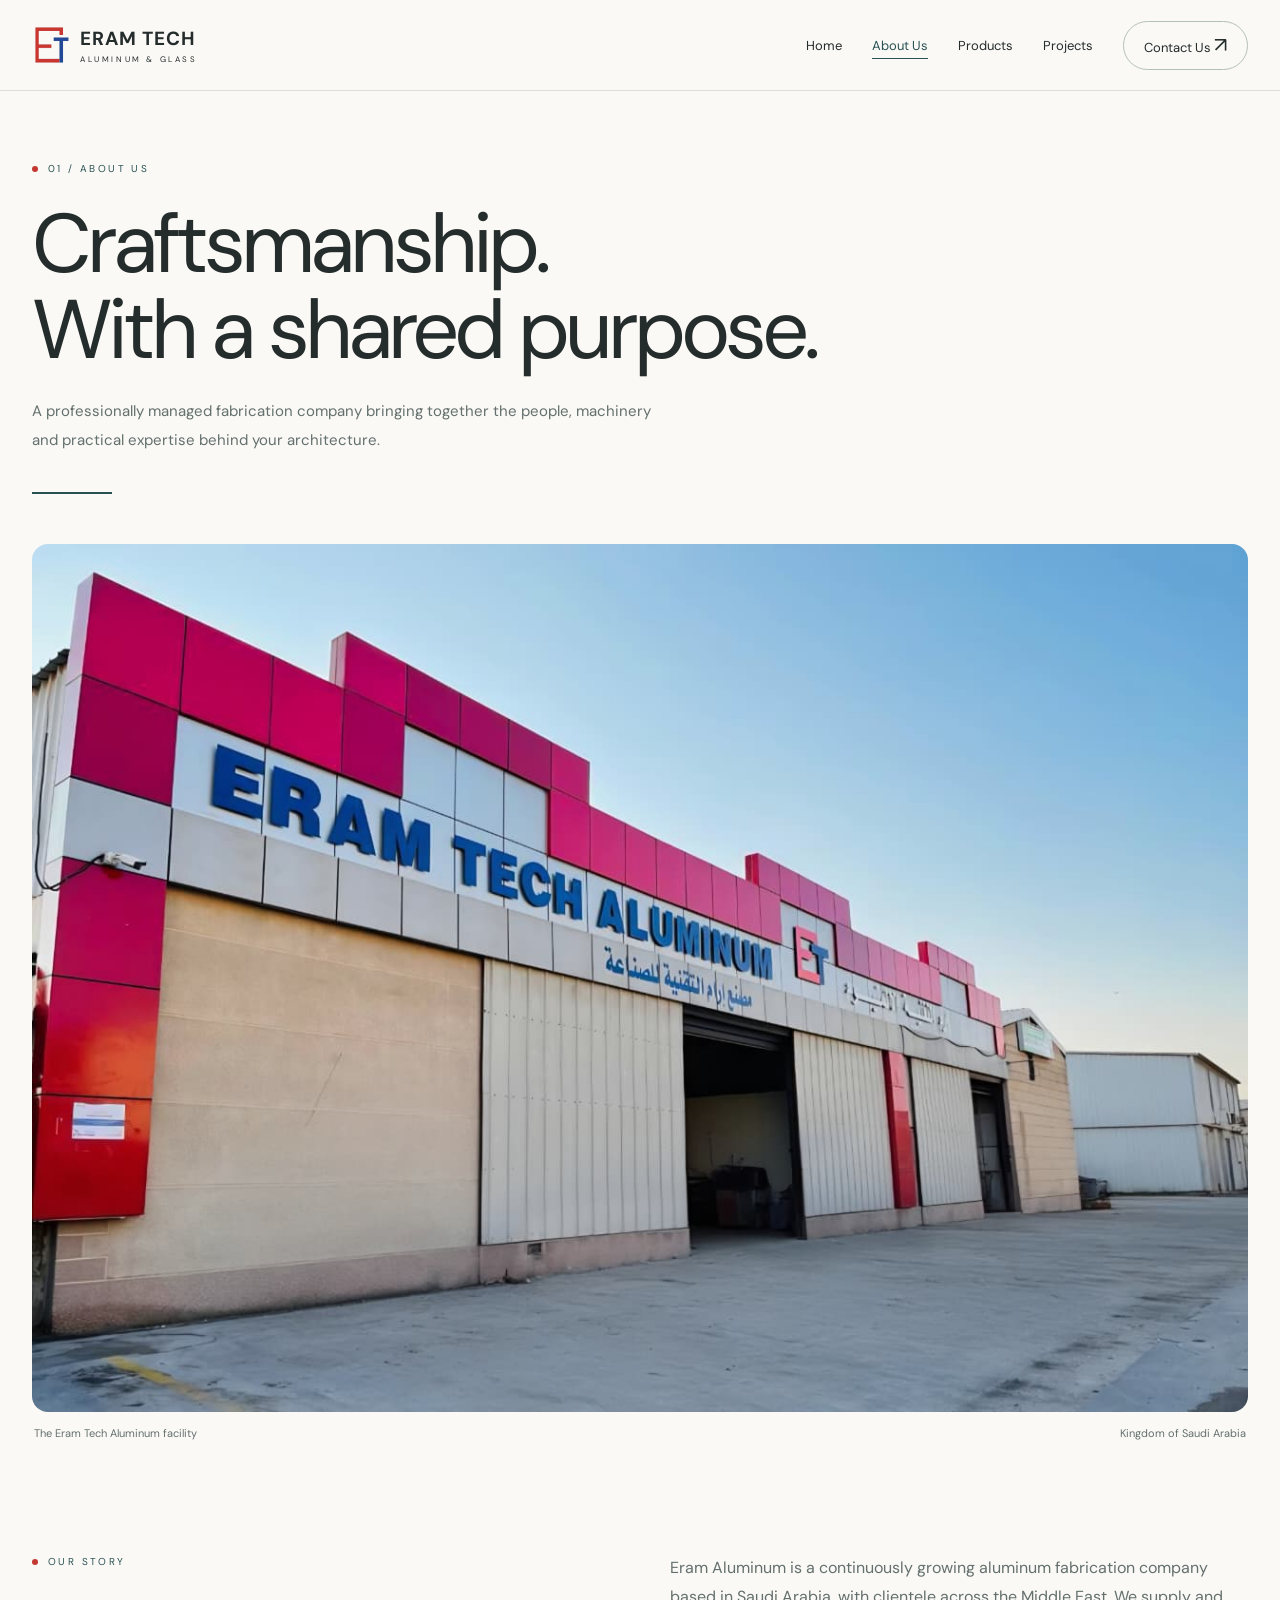
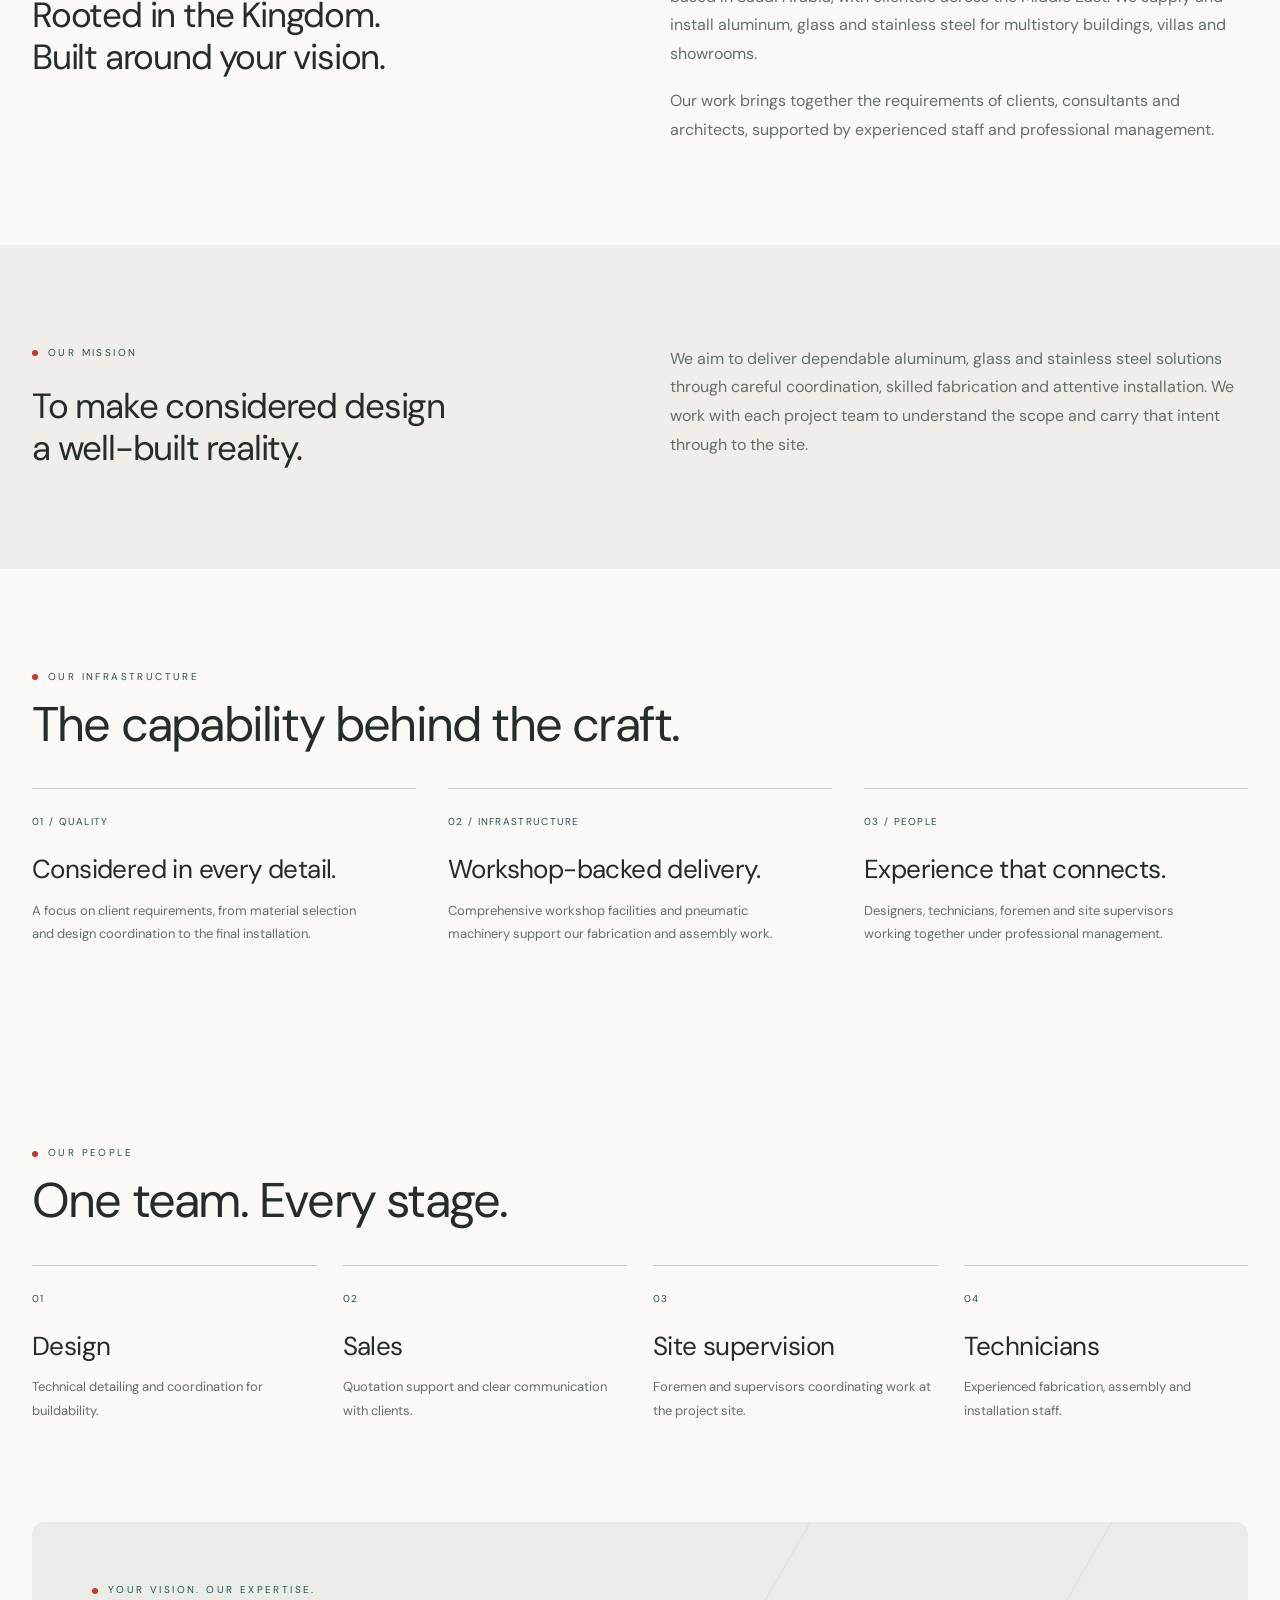
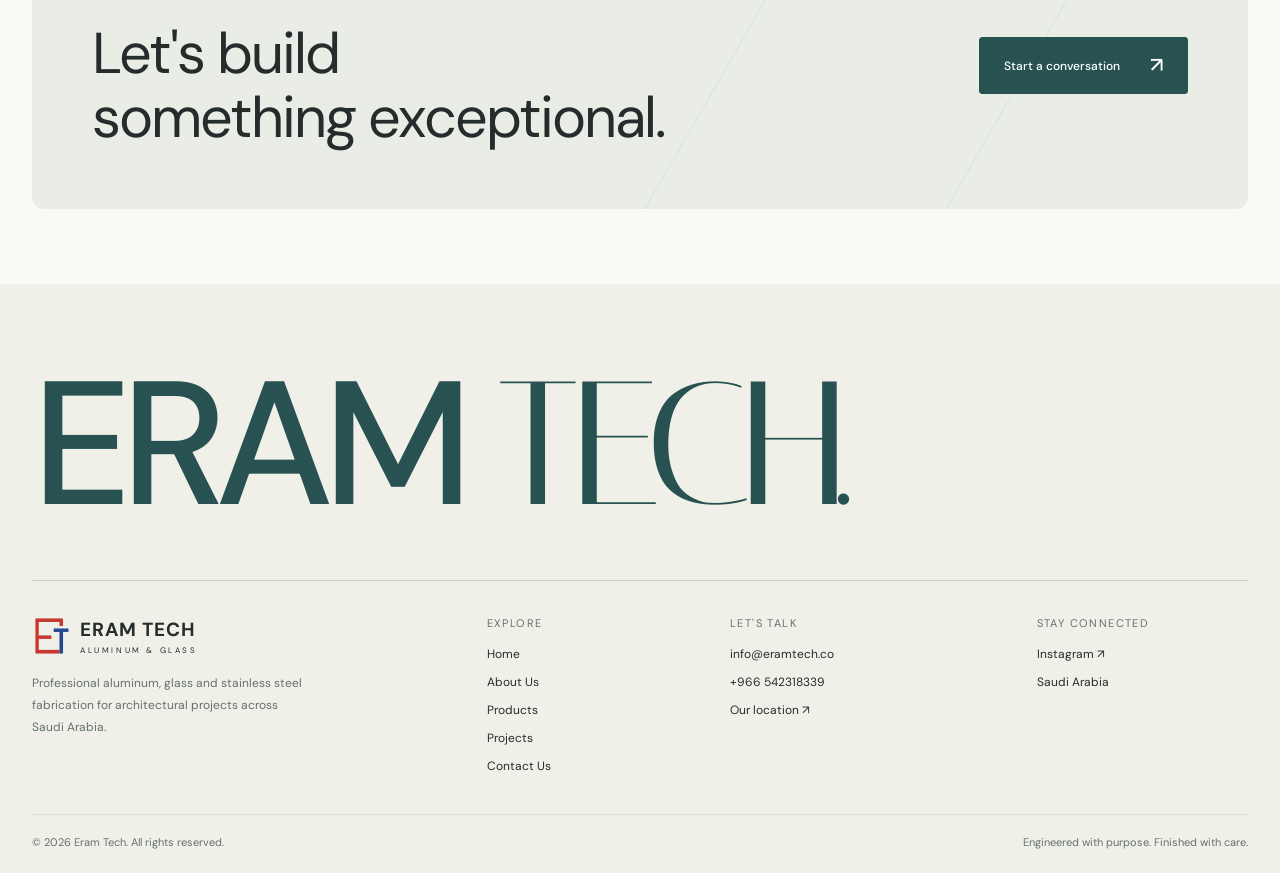
==== commit 11d33408: "3D" ====
--- a/about/index.html
+++ b/about/index.html
@@ -1,163 +1,32 @@
 <!doctype html>
 <html lang="en">
-  <head>
-    <meta charset="UTF-8" />
-    <meta name="viewport" content="width=device-width, initial-scale=1.0" />
-    <title>About | Eram Tech</title>
-    <meta name="description" content="Learn about Eram Tech's background, mission, infrastructure, and team structure." />
-    <link rel="stylesheet" href="/styles.css?v=4" />
-    <script defer src="/script.js"></script>
-  </head>
-  <body data-page="about">
-    <header class="site-header">
-      <div class="container">
-        <a class="brand" href="/" data-nav-link>
-          <img class="brand-mark" src="/edited-photo.png" alt="Eram Tech Logo" />
-          <span class="brand-name">Eram Tech</span>
-        </a>
-        <nav class="nav" aria-label="Primary navigation">
-          <ul class="nav-list">
-            <li><a class="nav-link" href="/" data-nav-link>Home</a></li>
-            <li><a class="nav-link active" href="/about/" data-nav-link>About Us</a></li>
-            <li class="nav-item-dropdown">
-              <a class="nav-link" href="/products/" data-nav-link>Products</a>
-            </li>
-            <li><a class="nav-link" href="/projects/" data-nav-link>Projects</a></li>
-          </ul>
-        </nav>
-        <a class="nav-cta" href="/contact/">Contact Us</a>
-      </div>
-    </header>
-
-    <main>
-      <section class="page-hero">
-        <div class="container reveal">
-          <span class="eyebrow">About Eram Tech</span>
-          <h1>Professional fabrication with workshop-backed delivery.</h1>
-          <p style="max-width: 700px; margin: 0 auto; font-size: 1.25rem;">
-            We combine design awareness, technical execution, and disciplined project
-            coordination to support modern building programs across Saudi Arabia.
-          </p>
-        </div>
-      </section>
-
-      <section class="section">
-        <div class="container grid-2">
-          <div class="card reveal">
-            <span class="tag">Company Background</span>
-            <p style="margin-bottom: 16px;">
-              Eram Aluminum has grown through steady service to multistory buildings, villas,
-              and showrooms across the Kingdom. Our work is shaped by an understanding of both
-              architectural intent and practical site requirements.
-            </p>
-            <p>
-              The business has been built on consistent delivery, responsive coordination, and
-              a commitment to meeting the expectations of clients, consultants, and architects
-              alike.
-            </p>
-          </div>
-          <div class="card reveal" style="transition-delay: 0.2s;">
-            <span class="tag">Mission</span>
-            <h3 style="margin-bottom: 16px;">To provide dependable fabrication systems that look refined and perform reliably.</h3>
-            <p>
-              We aim to support Saudi projects with premium aluminum, glass, and stainless steel
-              solutions that balance visual quality, technical accuracy, and efficient execution.
-            </p>
-          </div>
-        </div>
-      </section>
-
-      <section class="section-tight" style="background: var(--bg-alt);">
-        <div class="container">
-          <div class="section-title reveal">
-            <span class="eyebrow">Infrastructure</span>
-            <h2>Workshop capability that supports reliable project execution.</h2>
-          </div>
-          <div class="grid-3">
-            <div class="card reveal">
-              <h3 style="margin-bottom: 12px; font-size: 1.5rem;">Comprehensive Facilities</h3>
-              <p>Space and workflow organized for fabrication, assembly, and controlled preparation.</p>
-            </div>
-            <div class="card reveal" style="transition-delay: 0.1s;">
-              <h3 style="margin-bottom: 12px; font-size: 1.5rem;">Pneumatic Machinery</h3>
-              <p>Production tools that support precision, repeatability, and dependable output.</p>
-            </div>
-            <div class="card reveal" style="transition-delay: 0.2s;">
-              <h3 style="margin-bottom: 12px; font-size: 1.5rem;">Site-ready Planning</h3>
-              <p>Installation logistics supported by foremen, supervisors, and an experienced field team.</p>
-            </div>
-          </div>
-        </div>
-      </section>
-
-      <section class="section">
-        <div class="container">
-          <div class="section-title reveal">
-            <span class="eyebrow">Team structure</span>
-            <h2>Coordinated specialists across design, sales, site supervision, and installation.</h2>
-          </div>
-          <div class="grid-4">
-            <div class="card reveal">
-              <span class="tag">Design</span>
-              <p>Layout development, technical detailing, and product coordination for buildability.</p>
-            </div>
-            <div class="card reveal" style="transition-delay: 0.1s;">
-              <span class="tag">Sales</span>
-              <p>Clear communication, quotation support, and responsive client follow-up.</p>
-            </div>
-            <div class="card reveal" style="transition-delay: 0.2s;">
-              <span class="tag">Supervisors</span>
-              <p>Day-to-day coordination to keep installation aligned with schedule and scope.</p>
-            </div>
-            <div class="card reveal" style="transition-delay: 0.3s;">
-              <span class="tag">Technicians</span>
-              <p>Skilled fabrication and installation support with practical hands-on experience.</p>
-            </div>
-          </div>
-        </div>
-      </section>
-    </main>
-
-    <footer class="site-footer">
-      <div class="container">
-        <div class="footer-grid">
-          <div class="footer-brand">
-            <a class="brand" href="/">
-              <img class="brand-mark" src="/edited-photo.png" alt="Eram Tech" />
-              <span class="brand-name">Eram Tech</span>
-            </a>
-            <p>We partner with visionary architects and developers to build the future of the Kingdom.</p>
-          </div>
-          <div>
-            <div class="footer-heading">Company</div>
-            <div class="footer-links">
-              <a href="/about/">About Us</a>
-              <a href="/projects/">Our Work</a>
-              <a href="/contact/">Careers</a>
-            </div>
-          </div>
-          <div>
-            <div class="footer-heading">Expertise</div>
-            <div class="footer-links">
-              <a href="/products/windows/">Windows & Doors</a>
-              <a href="/products/cladding/">Facade Cladding</a>
-              <a href="/products/sky-light/">Skylights</a>
-            </div>
-          </div>
-          <div>
-            <div class="footer-heading">Connect</div>
-            <div class="footer-links">
-              <a href="mailto:info@eramtech.co">info@eramtech.co</a>
-              <a href="tel:+966542318339">+966 542318339</a>
-              <a href="https://www.instagram.com/eramtech_ksa?igsi=ZmtyOWc5OTU0aG81" target="_blank" rel="noreferrer">Instagram</a>
-            </div>
-          </div>
-        </div>
-        <div class="footer-bottom">
-          <span>&copy; <span data-year>2026</span> Eram Tech. All rights reserved.</span>
-          <span>Designed for excellence in Saudi Arabia.</span>
-        </div>
-      </div>
-    </footer>
-  </body>
-</html>
+<head>
+<meta charset="utf-8"><meta name="viewport" content="width=device-width, initial-scale=1">
+<title>About Us | Eram Tech</title><meta name="description" content="Meet Eram Tech and discover our workshop, mission and fabrication team in Saudi Arabia.">
+<link rel="icon" href="/edited-photo.png" type="image/png">
+<link rel="stylesheet" href="/architecture.css?v=5">
+<link rel="stylesheet" href="/editorial.css?v=5">
+<script src="/architecture.js?v=4" defer></script>
+</head>
+<body>
+<a class="skip" href="#main">Skip to content</a>
+<header class="site-header"><div class="wrap header-inner"><a class="brand" href="/" aria-label="Eram Tech home"><img src="/edited-photo.png" width="37" height="39" alt=""><span><strong>ERAM TECH</strong><small>ALUMINUM &amp; GLASS</small></span></a>
+<nav id="primary-nav" class="site-nav" aria-label="Primary navigation">
+<a href="/">Home</a><a href="/about/" aria-current="page">About Us</a>
+<a href="/products/">Products</a>
+<a href="/projects/">Projects</a><a class="nav-contact" href="/contact/">Contact Us <span class="arrow" aria-hidden="true">&#8599;</span></a>
+</nav></div></header>
+<main id="main">
+<section class="page-intro wrap"><span class="eyebrow">01 / About us</span><h1>Craftsmanship.<br>With a shared purpose.</h1><p class="lead">A professionally managed fabrication company bringing together the people, machinery and practical expertise behind your architecture.</p></section>
+<div class="wrap"><figure class="hero-figure"><img class="full-photo" src="/office-exterior.jpeg" width="1280" height="913" alt="Full exterior of the Eram Tech Aluminum workshop with red and silver cladding in Saudi Arabia" fetchpriority="high"><figcaption class="photo-caption"><span>The Eram Tech Aluminum facility</span><span>Kingdom of Saudi Arabia</span></figcaption></figure></div>
+<section class="section wrap story"><div><span class="eyebrow">Our story</span><h2>Rooted in the Kingdom.<br>Built around your vision.</h2></div><div><p>Eram Aluminum is a continuously growing aluminum fabrication company based in Saudi Arabia, with clientele across the Middle East. We supply and install aluminum, glass and stainless steel for multistory buildings, villas and showrooms.</p><p>Our work brings together the requirements of clients, consultants and architects, supported by experienced staff and professional management.</p></div></section>
+<section class="soft-section section"><div class="wrap story"><div><span class="eyebrow">Our mission</span><h2>To make considered design<br>a well-built reality.</h2></div><p>We aim to deliver dependable aluminum, glass and stainless steel solutions through careful coordination, skilled fabrication and attentive installation. We work with each project team to understand the scope and carry that intent through to the site.</p></div></section>
+<section class="section wrap"><div class="section-top"><div><span class="eyebrow">Our infrastructure</span><h2>The capability behind the craft.</h2></div></div><div class="features"><article class="feature"><span class="number">01 / QUALITY</span><h3>Considered in every detail.</h3><p>A focus on client requirements, from material selection and design coordination to the final installation.</p></article><article class="feature"><span class="number">02 / INFRASTRUCTURE</span><h3>Workshop-backed delivery.</h3><p>Comprehensive workshop facilities and pneumatic machinery support our fabrication and assembly work.</p></article><article class="feature"><span class="number">03 / PEOPLE</span><h3>Experience that connects.</h3><p>Designers, technicians, foremen and site supervisors working together under professional management.</p></article></div></section>
+<section class="section wrap"><div class="section-top"><div><span class="eyebrow">Our people</span><h2>One team. Every stage.</h2></div></div><div class="team-grid"><article class="feature"><span class="number">01</span><h3>Design</h3><p>Technical detailing and coordination for buildability.</p></article><article class="feature"><span class="number">02</span><h3>Sales</h3><p>Quotation support and clear communication with clients.</p></article><article class="feature"><span class="number">03</span><h3>Site supervision</h3><p>Foremen and supervisors coordinating work at the project site.</p></article><article class="feature"><span class="number">04</span><h3>Technicians</h3><p>Experienced fabrication, assembly and installation staff.</p></article></div></section></main>
+<section class="cta wrap"><div><span class="eyebrow">Your vision. Our expertise.</span><h2>Let's build<br>something exceptional.</h2></div><a class="button" href="/contact/">Start a conversation<span class="arrow" aria-hidden="true">&#8599;</span></a></section>
+<footer class="site-footer"><div class="wrap"><div class="footer-wordmark" aria-hidden="true">ERAM <span>TECH.</span></div><div class="footer-grid"><div><a class="brand" href="/" aria-label="Eram Tech home"><img src="/edited-photo.png" width="37" height="39" alt=""><span><strong>ERAM TECH</strong><small>ALUMINUM &amp; GLASS</small></span></a><p>Professional aluminum, glass and stainless steel fabrication for architectural projects across Saudi Arabia.</p></div>
+<div><h2 class="footer-heading">Explore</h2><div class="footer-links"><a href="/">Home</a><a href="/about/">About Us</a><a href="/products/">Products</a><a href="/projects/">Projects</a><a href="/contact/">Contact Us</a></div></div>
+<div><h2 class="footer-heading">Let's talk</h2><div class="footer-links"><a href="mailto:info@eramtech.co">info@eramtech.co</a><a href="tel:+966542318339">+966 542318339</a><a href="https://maps.google.com/?q=26.448895,50.039623" target="_blank" rel="noopener noreferrer">Our location &#8599;</a></div></div>
+<div><h2 class="footer-heading">Stay connected</h2><div class="footer-links"><a href="https://www.instagram.com/eramtech_ksa?igsi=ZmtyOWc5OTU0aG81" target="_blank" rel="noopener noreferrer">Instagram &#8599;</a><span>Saudi Arabia</span></div></div></div>
+<div class="footer-bottom"><span>&copy; <span data-year>2026</span> Eram Tech. All rights reserved.</span><span>Engineered with purpose. Finished with care.</span></div></div></footer>
+</body></html>
--- a/architecture.css
+++ b/architecture.css
@@ -0,0 +1,13 @@
+
+:root{--paper:#fff;--ink:#202a30;--muted:#626e76;--blue:#244b89;--red:#c43832;--wash:#f2f5f8;--line:#dfe5ea;--radius:24px;--width:1240px;color-scheme:light;font-family:'Manrope',sans-serif;color:var(--ink);background:var(--paper)}
+*{box-sizing:border-box}body{margin:0}a{color:inherit;text-decoration:none}button,input,textarea,select{font:inherit}button,a,input,textarea{ -webkit-tap-highlight-color:transparent}button{cursor:pointer}img{display:block;max-width:100%;height:auto}h1,h2,h3,p,figure{margin:0}h1,h2,h3{font-weight:400}p{line-height:1.8;color:var(--muted)}a:focus-visible,button:focus-visible,input:focus-visible,textarea:focus-visible{outline:3px solid var(--blue);outline-offset:5px}a:hover{color:var(--blue)}.wrap{width:min(var(--width),calc(100% - 64px));margin-inline:auto}.skip{position:absolute;left:20px;top:-100px;background:#fff;padding:16px;z-index:100}.skip:focus{top:10px}
+.site-header{background:#fffffff5;position:sticky;top:0;z-index:20;border-bottom:1px solid var(--line)}.header-inner{min-height:92px;display:flex;align-items:center;justify-content:space-between;gap:28px}.brand{display:flex;gap:11px;align-items:center;flex-shrink:0}.brand img{width:37px;height:39px;object-fit:contain}.brand strong{display:block;font-size:20px;letter-spacing:-.7px}.brand small{display:block;font-size:9px;letter-spacing:2px;margin-top:3px}.site-nav{display:flex;gap:30px;align-items:center;font-size:13px}.site-nav>a,.site-nav [aria-current=page],.site-nav>.active{color:var(--blue);text-decoration:underline;text-underline-offset:8px}.nav-contact{border:1px solid var(--line);padding:13px 20px!important;border-radius:99px}[hidden]{display:none!important}
+.hero{padding-top:52px}.hero-heading{display:flex;justify-content:space-between;align-items:flex-end;gap:45px;padding-bottom:35px}.eyebrow{font-size:11px;line-height:1.6;text-transform:uppercase;letter-spacing:2px;color:var(--blue);display:block;margin-bottom:20px}.eyebrow::before{content:'';display:inline-block;width:6px;height:6px;background:var(--red);border-radius:50%;margin-right:10px;vertical-align:middle}.hero h1{font-size:clamp(50px,6.7vw,92px);line-height:.97;letter-spacing:-.065em}.hero h1 span{color:var(--blue)}.hero-intro{max-width:310px;flex-shrink:0}.hero-intro p{font-size:14px;margin-bottom:21px}.button{display:inline-flex;gap:25px;align-items:center;justify-content:center;border-radius:99px;background:var(--blue);color:#fff;border:1px solid var(--blue);padding:15px 23px;font-size:12px;min-height:48px;transition:background .2s}.button:hover{background:#183765;color:#fff}.button.outline{background:transparent;color:var(--ink);border-color:#b8c4cd}.button.outline:hover{background:var(--wash)}.arrow{font-size:21px;line-height:1}.hero-figure{margin:0 auto;width:100%}
+/* Intrinsic image dimensions prevent cropping at every breakpoint. No overlays or transforms. */
+.full-photo{width:100%;height:auto;object-fit:contain;border-radius:var(--radius)}.photo-caption{display:flex;justify-content:space-between;gap:14px;font-size:11px;color:var(--muted);padding:14px 2px}.photo-caption a{text-decoration:underline;text-underline-offset:4px}.section{padding-block:85px}.section-label{margin-bottom:26px}.intro-grid{display:grid;grid-template-columns:1fr 2fr;gap:65px}.editorial-heading{font-size:clamp(30px,3.2vw,46px);line-height:1.18;letter-spacing:-1.8px;text-transform:uppercase}.editorial-heading em{color:var(--blue);font-style:normal}.intro-copy{margin-top:24px;max-width:660px}.intro-copy p+p{margin-top:15px}.intro-copy .button{margin-top:26px}.note{font-size:12px;line-height:1.7;color:var(--muted)}.section-top{display:flex;align-items:flex-end;justify-content:space-between;gap:30px;margin-bottom:35px}.section-top h2{font-size:clamp(29px,3vw,42px);letter-spacing:-1.5px;line-height:1.17}.section-top .eyebrow{margin-bottom:12px}.text-link{font-size:13px;display:inline-flex;gap:18px;align-items:center;padding-block:12px;text-decoration:underline;text-underline-offset:5px}.features{display:grid;grid-template-columns:repeat(3,minmax(0,1fr));gap:32px}.feature{padding-top:22px;border-top:1px solid var(--line)}.feature .number{color:var(--blue);font-size:12px;display:block;margin-bottom:26px}.feature h3{font-size:23px;letter-spacing:-.6px;margin-bottom:13px}.feature p{font-size:14px}.soft-section{background:linear-gradient(120deg,#f6f8fa,#fff 75%)}.product-grid{display:grid;grid-template-columns:repeat(3,minmax(0,1fr));gap:18px}.product-card{display:flex;flex-direction:column;padding:28px;border-radius:20px;background:var(--wash);min-height:250px;transition:background .2s}.product-card:hover{background:#e7eef7}.product-card .number{font-size:11px;color:var(--blue);margin-bottom:35px}.product-card h3{font-size:27px;letter-spacing:-1px;margin-bottom:13px}.product-card p{font-size:13px;flex:1}.product-card .text-link{margin-top:20px}.product-card:nth-child(4n+2){background:#faf4f1}.product-card:nth-child(4n+2):hover{background:#f4e9e2}.kingdom{display:flex;justify-content:space-between;align-items:center;gap:30px;border-top:1px solid var(--line);border-bottom:1px solid var(--line);padding-block:30px}.kingdom h2{font-size:26px;letter-spacing:-.7px}.kingdom p{font-size:13px;max-width:440px}.cta{background:linear-gradient(110deg,#eef3fa,#f8f3ef);border-radius:var(--radius);padding:45px;display:flex;justify-content:space-between;align-items:center;gap:30px;margin-bottom:65px}.cta h2{font-size:clamp(30px,4vw,52px);letter-spacing:-2px;line-height:1.1}.cta .button{flex-shrink:0}.site-footer{border-top:1px solid var(--line);padding:45px 0 24px}.footer-grid{display:grid;grid-template-columns:2fr 1fr 1.3fr 1fr;gap:32px}.footer-grid p{font-size:12px;margin-top:18px;max-width:280px}.footer-heading{font-size:11px;letter-spacing:1.4px;text-transform:uppercase;margin-bottom:16px;color:var(--muted)}.footer-links{display:flex;flex-direction:column;gap:12px;font-size:12px}.footer-bottom{display:flex;justify-content:space-between;gap:20px;border-top:1px solid var(--line);margin-top:40px;padding-top:20px;font-size:11px;color:var(--muted)}
+.page-intro{padding-block:64px 50px}.page-intro h1{font-size:clamp(44px,6vw,80px);max-width:900px;line-height:1.03;letter-spacing:-.055em}.page-intro .lead{max-width:630px;margin-top:25px;font-size:16px}.page-intro .crumb{font-size:12px;margin-bottom:30px;display:block;color:var(--muted)}.page-intro .crumb a{text-decoration:underline}.story{display:grid;grid-template-columns:1fr 1fr;gap:60px;align-items:start}.story h2{font-size:35px;letter-spacing:-1.2px;line-height:1.2}.story p+p{margin-top:18px}.team-grid{display:grid;grid-template-columns:repeat(4,minmax(0,1fr));gap:26px}.team-grid h3{font-size:19px}.placeholder{background:repeating-linear-gradient(135deg,#f7f9fb,#f7f9fb 16px,#f1f4f7 16px,#f1f4f7 17px);border-radius:var(--radius);padding:45px;min-height:245px;display:flex;flex-direction:column;justify-content:center;gap:14px}.placeholder h2{font-size:28px;letter-spacing:-1px}.placeholder p{font-size:14px;max-width:540px}.project-grid{display:grid;grid-template-columns:repeat(3,minmax(0,1fr));gap:22px}.project-slot{padding:26px;border:1px dashed #bdcad5;border-radius:20px;min-height:245px;display:flex;flex-direction:column;justify-content:space-between}.project-slot h3{font-size:24px;letter-spacing:-.7px}.project-slot p{font-size:13px;margin-top:12px}.status{font-size:10px;letter-spacing:1.5px;text-transform:uppercase;color:var(--blue)}.contact-layout{display:grid;grid-template-columns:1fr 1.4fr;gap:65px}.contact-details{display:grid;align-content:start;gap:25px}.contact-details h2{font-size:30px;letter-spacing:-1px}.contact-details a{display:block;padding-block:8px}.contact-form{background:var(--wash);border-radius:24px;padding:32px}.field{margin-bottom:22px}.field label{display:block;font-size:13px;margin-bottom:9px}.field input,.field textarea,.field select{width:100%;padding:14px;border:1px solid #c8d2da;background:#fff;border-radius:10px;font-size:16px;color:var(--ink)}.field textarea{min-height:140px;resize:vertical}.form-note{font-size:12px;margin-bottom:20px}.form-status{font-size:13px;margin-top:15px}.map{width:100%;height:340px;border:0;border-radius:24px;margin-top:38px}.category-links{display:flex;flex-wrap:wrap;gap:10px;margin-top:30px}.category-links a{border:1px solid var(--line);border-radius:99px;padding:12px 18px;font-size:12px}.category-links [aria-current=page]{background:var(--blue);color:white}
+@media(min-width:1500px){.hero-figure{max-width:1100px}}
+@media(max-width:1000px){.site-nav{gap:18px}.header-inner{gap:20px}.hero-heading{gap:25px}.hero-intro{max-width:260px}.intro-grid{gap:35px;grid-template-columns:1fr 2fr}.footer-grid{grid-template-columns:1.5fr 1fr 1fr}.footer-grid>div:last-child{grid-column:2/4}.team-grid{grid-template-columns:repeat(2,minmax(0,1fr))}.product-grid{grid-template-columns:repeat(2,minmax(0,1fr))}}
+@media(max-width:760px){.wrap{width:calc(100% - 36px)}.site-header{position:sticky;top:0;background:var(--paper)}.header-inner{flex-direction:column;min-height:0;padding-block:12px 0;gap:10px}.site-nav{width:100%;display:flex;flex-direction:row;justify-content:space-between;align-items:center;gap:0;border-top:1px solid var(--line);font-size:clamp(11px,2.8vw,13px)}.site-nav>a{display:flex;align-items:center;justify-content:center;min-height:48px;padding:12px 3px;white-space:nowrap}.site-nav .nav-contact{margin:0;padding:12px 3px!important;border:0;border-radius:0}.site-nav .nav-contact .arrow{display:none}.hero{padding-top:35px}.hero-heading{display:block}.hero-intro{max-width:500px;margin-top:25px}.hero-intro p{margin-bottom:18px}.hero h1{font-size:clamp(45px,9.5vw,72px)}.section{padding-block:55px}.intro-grid,.story,.contact-layout{grid-template-columns:1fr;gap:25px}.features{gap:22px}.feature h3{font-size:20px}.feature p{font-size:13px}.section-top{align-items:flex-start}.cta{padding:30px;flex-direction:column;align-items:flex-start;margin-bottom:45px}.footer-grid{grid-template-columns:1fr 1fr;gap:30px}.footer-grid>div:last-child{grid-column:auto}.page-intro{padding-block:40px}.project-grid{grid-template-columns:1fr}.project-slot{min-height:190px}.photo-caption{font-size:10px}.kingdom{align-items:flex-start;flex-direction:column;gap:10px}.contact-form{padding:25px}.full-photo{border-radius:16px}}
+@media(max-width:480px){.brand strong{font-size:18px}.brand small{font-size:8px}.brand img{width:31px;height:34px}.hero h1{font-size:clamp(40px,11.5vw,55px)}.hero-heading{padding-bottom:25px}.features,.team-grid,.product-grid{grid-template-columns:1fr}.feature .number{margin-bottom:15px}.section-top{flex-direction:column;gap:12px}.product-card{min-height:220px;padding:25px}.photo-caption{flex-wrap:wrap;gap:6px}.editorial-heading{font-size:29px;letter-spacing:-1px}.footer-grid{gap:30px 15px}.footer-grid>div:first-child{grid-column:1/-1}.footer-bottom{flex-direction:column;gap:10px}.placeholder{padding:28px}.page-intro h1{font-size:43px}.cta{padding:25px}.story h2{font-size:30px}.contact-form{padding:20px}}
+@media(prefers-reduced-motion:reduce){*{scroll-behavior:auto!important;transition:none!important}}
--- a/editorial.css
+++ b/editorial.css
@@ -0,0 +1,115 @@
+@font-face{font-family:'DM Sans';font-style:normal;font-weight:400;font-display:swap;src:url('/assets/fonts/dm-sans-regular.ttf') format('truetype')}
+@font-face{font-family:'DM Sans';font-style:normal;font-weight:500 600;font-display:swap;src:url('/assets/fonts/dm-sans-medium.ttf') format('truetype')}
+@font-face{font-family:'DM Sans';font-style:normal;font-weight:700;font-display:swap;src:url('/assets/fonts/dm-sans-bold.ttf') format('truetype')}
+@font-face{font-family:'Italiana';font-style:normal;font-weight:400;font-display:swap;src:url('/assets/fonts/italiana-regular.ttf') format('truetype')}
+
+/* Editorial layer: shared by all pages, with existing routing and image sizing intact. */
+:root{--paper:#faf9f6;--ink:#252c2c;--muted:#64706e;--blue:#285252;--red:#c43832;--wash:#efeee8;--line:#dcdfd8;--radius:16px;--width:1320px;font-family:'DM Sans',sans-serif;background:var(--paper)}
+body{background:var(--paper)}
+.site-header{background:#faf9f6f5;backdrop-filter:blur(14px)}
+.header-inner{min-height:90px}
+.brand strong{letter-spacing:1px;font-size:19px}
+.brand small{font-size:8px;letter-spacing:2.6px}
+.site-nav>a{color:var(--ink);text-decoration:none;padding-block:16px}
+.site-nav [aria-current=page],.site-nav>.active{color:var(--blue);text-decoration:underline;text-decoration-thickness:1px;text-underline-offset:8px}
+.site-nav .nav-contact{border-color:#b4bfba;background:transparent}
+.eyebrow{letter-spacing:2.4px;font-size:10px;margin-bottom:24px}
+.button{background:var(--blue);border-color:var(--blue);padding:17px 24px;border-radius:3px;font-size:12px;font-weight:500;gap:30px}
+.button:hover{background:#163c3c}
+.button.outline{border-color:#a7b4ad}
+.button .arrow{transition:transform .2s}
+.button:hover .arrow{transform:translate(2px,-2px)}
+.hero{padding-top:52px;display:grid;grid-template-columns:.82fr 1.25fr;gap:50px;align-items:center;position:relative;padding-bottom:42px}
+.hero-heading{display:block;padding:0}
+.hero h1{font-size:clamp(54px,6.5vw,92px);font-weight:400;letter-spacing:-.065em;line-height:1.01}
+.hero h1 span{font-family:'Italiana',Georgia,serif;font-weight:400;letter-spacing:-.04em;font-size:1.13em;color:var(--blue)}
+.hero-intro{max-width:350px;margin-top:30px}
+.hero-intro p{font-size:14px;line-height:1.9;margin-bottom:25px}
+.hero-figure{position:relative;max-width:none!important}
+.full-photo{border-radius:16px}
+.hero .photo-caption{font-size:10px;padding-top:16px;line-height:1.6}
+.hero-baseline{grid-column:1/-1;display:flex;justify-content:space-between;gap:20px;padding-top:24px;border-top:1px solid var(--line);font-size:10px;letter-spacing:1.5px;text-transform:uppercase;color:var(--muted)}
+.hero-baseline a{color:var(--blue)}
+.hero-baseline .dot{display:inline-block;width:6px;height:6px;background:var(--red);border-radius:50%;margin-right:8px}
+.section{padding-block:100px}
+.intro-grid{grid-template-columns:.8fr 1.7fr;gap:75px}
+.editorial-heading{text-transform:none;font-size:clamp(35px,4vw,57px);line-height:1.14;letter-spacing:-2px}
+.editorial-heading em{font-family:'Italiana',Georgia,serif;font-size:1.14em;line-height:1.05}
+.intro-copy{max-width:720px}
+.intro-copy p{font-size:14px}
+.story-stamp{margin-top:40px;max-width:240px;padding-top:24px;border-top:1px solid var(--line)}
+.story-stamp strong{font-family:'Italiana',Georgia,serif;font-size:58px;font-weight:400;display:block;color:var(--blue);line-height:1}
+.story-stamp span{display:block;margin-top:12px;font-size:11px;letter-spacing:1.2px;text-transform:uppercase;color:var(--muted)}
+.soft-section{background:#efeee8}
+.section-top h2{font-size:clamp(32px,3.8vw,50px);font-weight:400;letter-spacing:-1.8px}
+.feature{border-color:#c8cec7;padding-top:26px}
+.feature .number{font-size:10px;letter-spacing:1.3px}
+.feature h3{font-size:26px;line-height:1.2;font-weight:400}
+.feature p{font-size:13px;max-width:340px}
+.product-grid{grid-template-columns:repeat(3,minmax(0,1fr));gap:35px 26px}
+.product-card,.product-card:nth-child(4n+2){padding:0;background:transparent;border-radius:0;min-height:0}
+.product-card:hover,.product-card:nth-child(4n+2):hover{background:transparent}
+.product-art{display:block;background:linear-gradient(130deg,#e8eae5,#f4f3ee 55%,#e6e5dd);border-radius:12px;overflow:hidden;position:relative;margin-bottom:23px}
+.product-art img{display:block;width:100%;height:auto;transition:transform .6s cubic-bezier(.2,.7,.3,1)}
+.product-card:hover .product-art img{transform:translateY(-5px)}
+.product-art::after{content:'CONCEPT STUDY';position:absolute;left:18px;bottom:14px;font-size:8px;letter-spacing:1.8px;color:#6b7771}
+.product-card .number{font-size:9px;letter-spacing:1.5px;margin-bottom:13px}
+.product-card h3{font-size:26px;margin-bottom:9px}
+.product-card p{font-size:13px;max-width:340px}
+.product-card .text-link{border-top:1px solid var(--line);display:flex;justify-content:space-between;text-decoration:none;padding-top:16px;margin-top:22px}
+.product-card:last-child{grid-column:auto}
+.materials{display:grid;grid-template-columns:1fr 1fr;gap:75px;align-items:center;padding-block:85px}
+.material-stage{position:relative;min-width:0;background:radial-gradient(ellipse at 50% 40%,#fff,#e9e9e0);border-radius:16px;padding:25px;display:flex;flex-direction:column;justify-content:center;min-height:400px}
+.material-stage img{width:100%;height:auto;display:block;max-height:360px;object-fit:contain}
+.material-stage>span{font-size:9px;letter-spacing:1.6px;text-transform:uppercase;color:var(--muted);display:flex;justify-content:space-between;padding:0 5px}
+.material-copy h2{font-size:clamp(34px,4vw,52px);letter-spacing:-2px;line-height:1.12;margin-bottom:25px}
+.material-copy h2 em{font-family:'Italiana',Georgia,serif;font-style:normal;color:var(--blue);font-size:1.12em}
+.material-buttons{display:flex;gap:6px;border-bottom:1px solid var(--line);margin-bottom:25px;flex-wrap:wrap}
+.material-buttons button{background:none;border:0;border-bottom:2px solid transparent;min-height:48px;padding:14px 12px;color:var(--muted);font-size:12px}
+.material-buttons button[aria-pressed=true]{border-color:var(--blue);color:var(--blue)}
+.material-description{min-height:125px}
+.material-description h3{font-size:22px;margin-bottom:12px;letter-spacing:-.6px}
+.material-description p{font-size:14px}
+.material-copy .note{font-size:11px;margin-top:25px}
+.process{display:grid;grid-template-columns:1fr 1.25fr;gap:85px}
+.process h2{font-size:clamp(34px,4vw,52px);line-height:1.1;letter-spacing:-1.8px}
+.process details{border-top:1px solid var(--line);padding:0 0 20px}
+.process details:last-child{border-bottom:1px solid var(--line)}
+.process summary{padding:22px 0 0;font-size:20px;list-style:none;display:flex;gap:20px;align-items:baseline;cursor:pointer}
+.process summary::-webkit-details-marker{display:none}
+.process summary:after{content:'+';margin-left:auto;color:var(--blue)}
+.process details[open] summary:after{content:'-'}
+.process summary span{font-size:10px;color:var(--muted)}
+.process details p{padding:16px 0 0 34px;font-size:13px}
+.project-invitation{display:grid;grid-template-columns:.8fr 1.2fr;gap:75px;align-items:center}
+.inspiration-image{max-width:350px;margin:auto}
+.inspiration-image img{width:100%;height:auto;border-radius:12px}
+.inspiration-image figcaption{font-size:10px;line-height:1.7;color:var(--muted);margin-top:14px}
+.project-invitation h2{font-size:clamp(34px,4vw,54px);line-height:1.1;letter-spacing:-1.6px;margin-bottom:22px}
+.project-invitation p{font-size:14px;max-width:470px;margin-bottom:25px}
+.kingdom{padding-block:32px}.kingdom h2{font-family:'Italiana',Georgia,serif;font-size:34px}
+.cta{position:relative;background:#e9ede6;border-radius:12px;padding:60px;margin-bottom:75px;overflow:hidden}
+.cta:before{content:'';position:absolute;right:20%;top:-100px;width:260px;height:500px;border:1px solid #becbc055;transform:rotate(30deg);pointer-events:none}
+.cta>div,.cta>a{position:relative}
+.cta h2{font-size:clamp(36px,4.5vw,64px);font-weight:400;letter-spacing:-2px}
+.site-footer{background:#f0f0e9;border-top:0;padding-top:55px}
+.footer-wordmark{font-size:clamp(48px,13.7vw,190px);letter-spacing:-.065em;line-height:1.2;font-weight:500;color:#285252;white-space:nowrap;margin-bottom:35px;border-bottom:1px solid #cdd5ca;padding-bottom:30px}
+.footer-wordmark span{font-family:'Italiana',Georgia,serif;font-weight:400}
+.page-intro{padding-block:70px 50px;position:relative}
+.page-intro h1{font-size:clamp(45px,6.5vw,88px);letter-spacing:-.06em}
+.page-intro .lead{font-size:15px;line-height:1.9}
+.page-intro:after{content:'';display:block;width:80px;height:2px;background:var(--blue);margin-top:38px}
+.category-showcase{display:grid;grid-template-columns:1fr 1fr;align-items:center;gap:65px}
+.category-showcase .product-art{margin:0}
+.category-showcase .product-art:after{content:'ILLUSTRATIVE CONCEPT / NOT A TECHNICAL DRAWING'}
+.category-showcase .page-intro{width:100%;padding-bottom:35px}
+.project-slot{background:#f0f1ea;border:0;border-radius:8px;padding:30px;min-height:300px}
+.project-slot:before{content:'';display:block;width:65px;height:65px;border:1px solid #809f95;box-shadow:10px -10px 0 -1px #f0f1ea,10px -10px 0 0 #b3c4bc;margin:12px 0 25px}
+.placeholder{background:linear-gradient(135deg,#ecf0e9,#f5f4ee);border-radius:12px;border-left:2px solid #809f95}
+.contact-form{background:#eeeee7;border-radius:12px}.field input,.field textarea,.field select{border-radius:4px}
+.reveal-ready{animation:rise-in .75s both}
+@keyframes rise-in{from{opacity:.3;transform:translateY(15px)}to{opacity:1;transform:translateY(0)}}
+@media(max-width:1000px){.hero{gap:30px;grid-template-columns:.9fr 1.1fr}.hero h1{font-size:clamp(48px,6.9vw,70px)}.product-grid{grid-template-columns:repeat(2,minmax(0,1fr))}.materials,.process,.project-invitation{gap:40px}.category-showcase{gap:35px}}
+@media(max-width:760px){.site-header{background:var(--paper)}.header-inner{min-height:0;padding-block:12px 0;gap:10px}.site-nav>a{min-height:48px;padding:12px 3px}.site-nav .nav-contact{border:0}.hero{display:block;padding-top:35px;padding-bottom:25px}.hero h1{font-size:clamp(53px,11vw,80px)}.hero-heading{display:grid;grid-template-columns:1.3fr 1fr;gap:22px;align-items:end;margin-bottom:30px}.hero-intro{margin:0}.hero-intro p{font-size:12px}.hero-intro .button{padding:14px 17px;gap:12px;font-size:11px}.hero-baseline{margin-top:25px;font-size:9px;letter-spacing:1px;flex-wrap:wrap}.section{padding-block:60px}.intro-grid{grid-template-columns:1fr;gap:28px}.story-stamp{display:none}.editorial-heading{font-size:38px}.materials,.process,.project-invitation,.category-showcase{grid-template-columns:1fr;gap:32px}.materials{padding-block:50px}.material-stage{min-height:300px}.process details p{padding-left:0}.project-invitation{gap:35px}.inspiration-image{max-width:300px}.category-showcase .page-intro{padding-bottom:0}.category-showcase .product-art{max-width:500px;width:100%;margin:auto}.cta{padding:35px;margin-bottom:45px}.footer-wordmark{margin-bottom:30px;padding-bottom:22px}.feature h3{font-size:22px}.page-intro{padding-block:40px}.page-intro h1{font-size:clamp(43px,8vw,65px)}}
+@media(max-width:480px){.hero-heading{display:block}.hero h1{font-size:clamp(51px,14vw,64px)}.hero-intro{margin-top:24px;max-width:310px}.hero-intro p{font-size:13px}.hero-intro .button{font-size:12px;padding:15px 20px}.hero .photo-caption{font-size:9px}.hero-baseline>span:last-child{display:none}.editorial-heading{font-size:33px;letter-spacing:-1.3px}.product-grid{grid-template-columns:1fr;gap:35px}.product-art{margin-bottom:18px}.material-stage{padding:15px;min-height:280px}.material-copy h2{font-size:36px}.material-buttons{gap:0}.material-buttons button{padding:14px 10px;font-size:12px}.material-description{min-height:155px}.cta{padding:28px}.footer-wordmark{font-size:14vw}.section-top h2{font-size:33px}}
+@media(prefers-reduced-motion:reduce){.reveal-ready{animation:none}.product-art img{transition:none}.product-card:hover .product-art img{transform:none}}
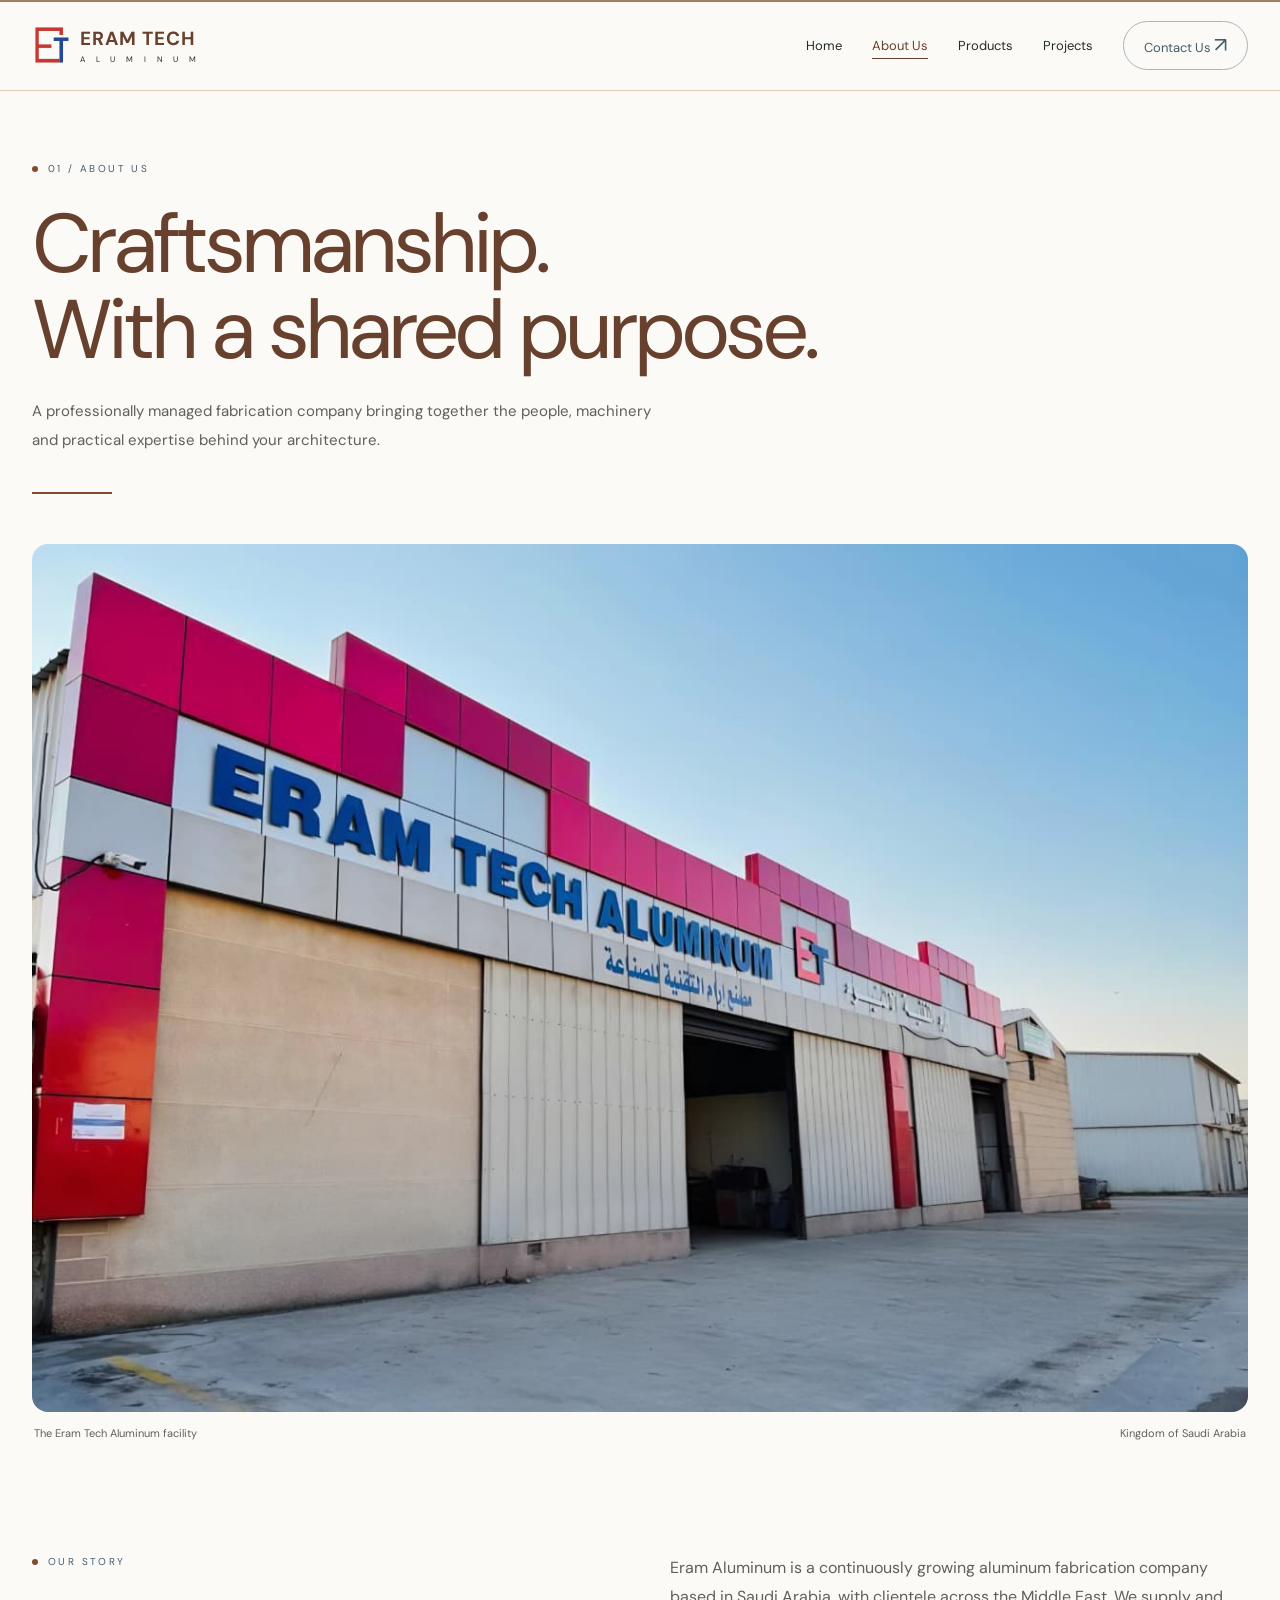
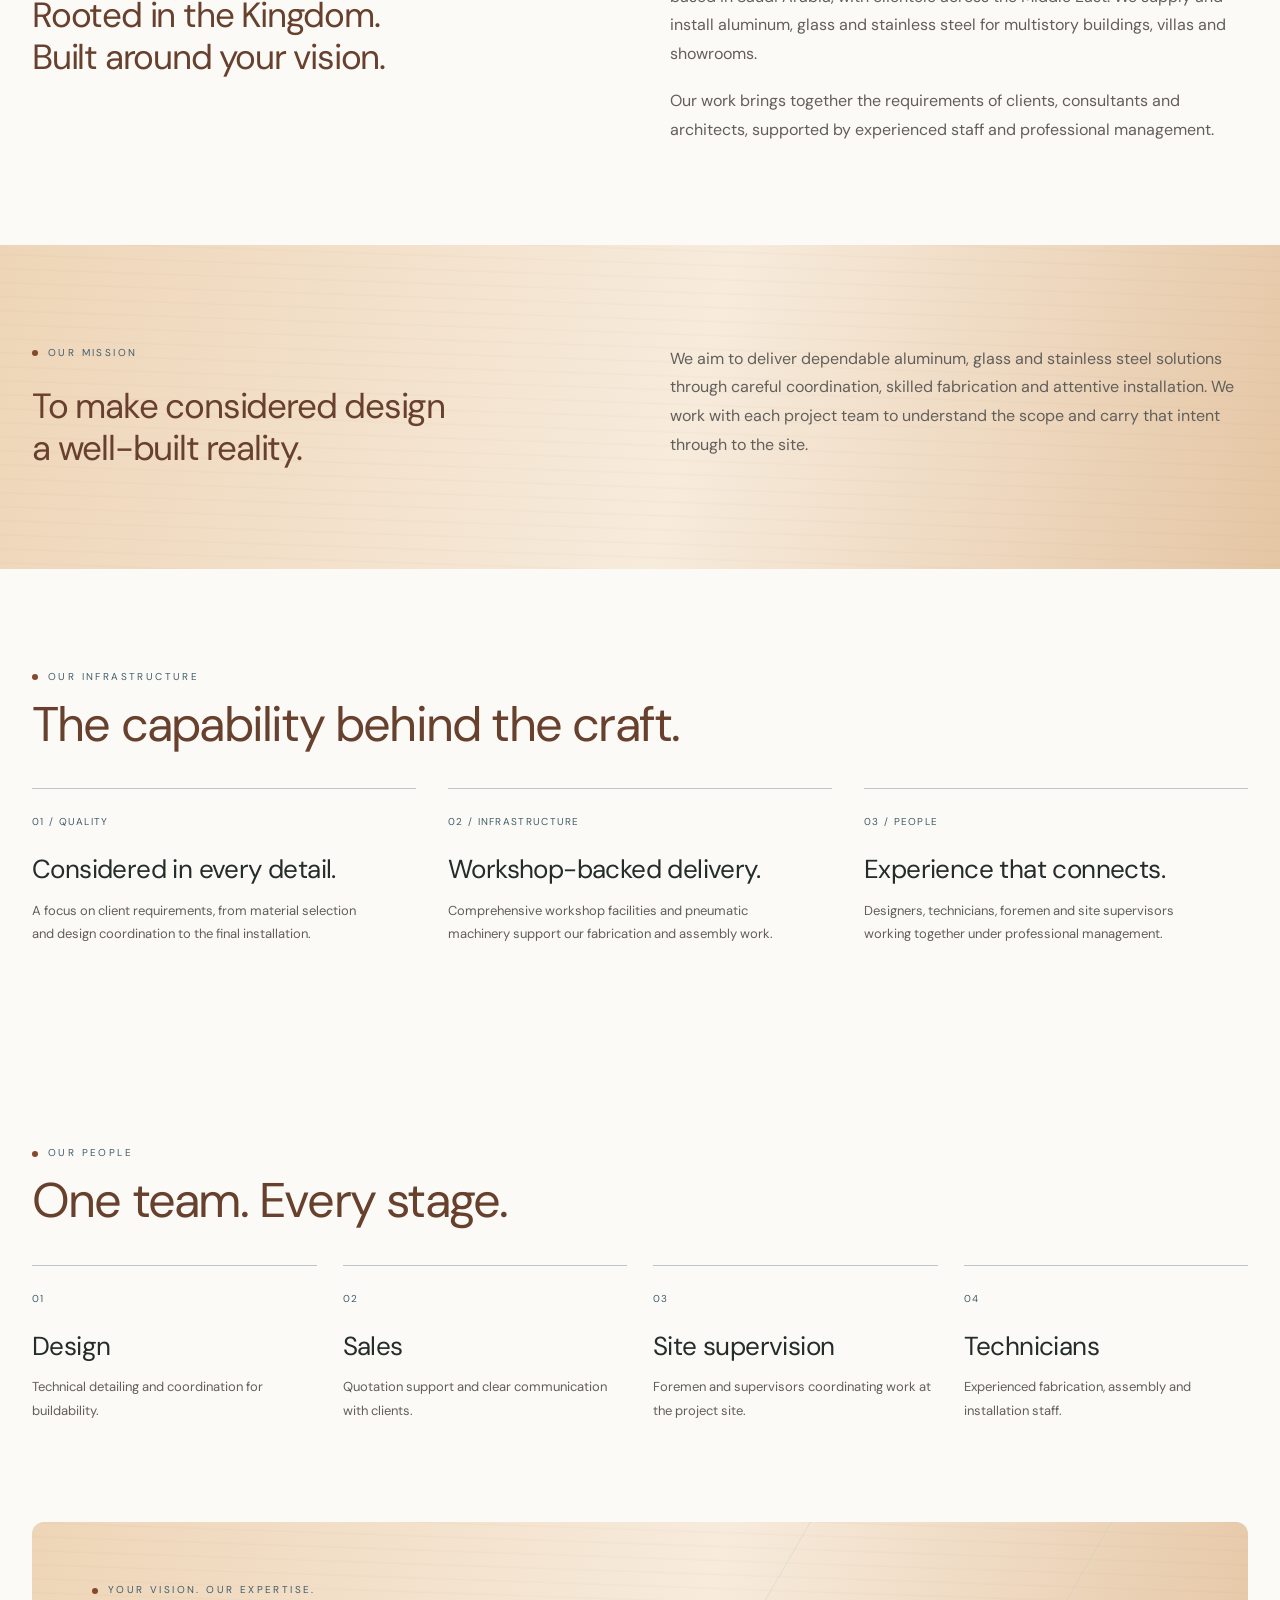
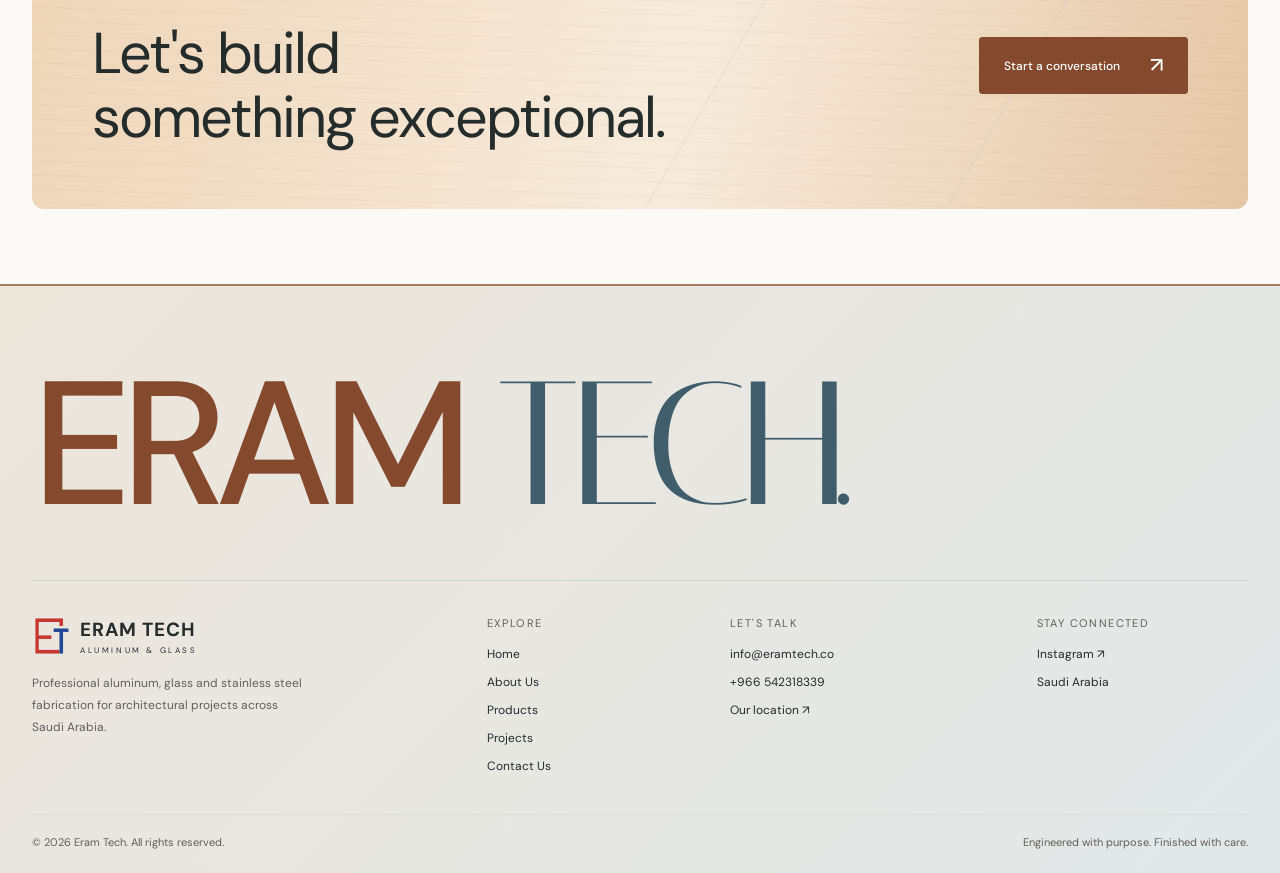
==== commit 9430a4f3: "Update graphite entrance and wood and aluminum finishes" ====
--- a/about/index.html
+++ b/about/index.html
@@ -5,12 +5,12 @@
 <title>About Us | Eram Tech</title><meta name="description" content="Meet Eram Tech and discover our workshop, mission and fabrication team in Saudi Arabia.">
 <link rel="icon" href="/edited-photo.png" type="image/png">
 <link rel="stylesheet" href="/architecture.css?v=5">
-<link rel="stylesheet" href="/editorial.css?v=5">
+<link rel="stylesheet" href="/editorial.css?v=6">
 <script src="/architecture.js?v=4" defer></script>
 </head>
 <body>
 <a class="skip" href="#main">Skip to content</a>
-<header class="site-header"><div class="wrap header-inner"><a class="brand" href="/" aria-label="Eram Tech home"><img src="/edited-photo.png" width="37" height="39" alt=""><span><strong>ERAM TECH</strong><small>ALUMINUM &amp; GLASS</small></span></a>
+<header class="site-header"><div class="wrap header-inner"><a class="brand" href="/" aria-label="Eram Tech home"><img src="/edited-photo.png" width="37" height="39" alt=""><span><strong>ERAM TECH</strong><small><span class="brand-subtitle" aria-hidden="true"><span>A</span><span>L</span><span>U</span><span>M</span><span>I</span><span>N</span><span>U</span><span>M</span></span><span class="brand-subtitle-label">Aluminum</span></small></span></a>
 <nav id="primary-nav" class="site-nav" aria-label="Primary navigation">
 <a href="/">Home</a><a href="/about/" aria-current="page">About Us</a>
 <a href="/products/">Products</a>
--- a/editorial.css
+++ b/editorial.css
@@ -10,6 +10,10 @@
 .header-inner{min-height:90px}
 .brand strong{letter-spacing:1px;font-size:19px}
 .brand small{font-size:8px;letter-spacing:2.6px}
+.site-header .brand>span{display:grid;grid-template-columns:max-content}
+.site-header .brand small{letter-spacing:0}
+.brand-subtitle{display:flex;justify-content:space-between}
+.brand-subtitle-label{position:absolute;width:1px;height:1px;padding:0;overflow:hidden;clip-path:inset(50%);white-space:nowrap}
 .site-nav>a{color:var(--ink);text-decoration:none;padding-block:16px}
 .site-nav [aria-current=page],.site-nav>.active{color:var(--blue);text-decoration:underline;text-decoration-thickness:1px;text-underline-offset:8px}
 .site-nav .nav-contact{border-color:#b4bfba;background:transparent}
@@ -113,3 +117,48 @@
 @media(max-width:760px){.site-header{background:var(--paper)}.header-inner{min-height:0;padding-block:12px 0;gap:10px}.site-nav>a{min-height:48px;padding:12px 3px}.site-nav .nav-contact{border:0}.hero{display:block;padding-top:35px;padding-bottom:25px}.hero h1{font-size:clamp(53px,11vw,80px)}.hero-heading{display:grid;grid-template-columns:1.3fr 1fr;gap:22px;align-items:end;margin-bottom:30px}.hero-intro{margin:0}.hero-intro p{font-size:12px}.hero-intro .button{padding:14px 17px;gap:12px;font-size:11px}.hero-baseline{margin-top:25px;font-size:9px;letter-spacing:1px;flex-wrap:wrap}.section{padding-block:60px}.intro-grid{grid-template-columns:1fr;gap:28px}.story-stamp{display:none}.editorial-heading{font-size:38px}.materials,.process,.project-invitation,.category-showcase{grid-template-columns:1fr;gap:32px}.materials{padding-block:50px}.material-stage{min-height:300px}.process details p{padding-left:0}.project-invitation{gap:35px}.inspiration-image{max-width:300px}.category-showcase .page-intro{padding-bottom:0}.category-showcase .product-art{max-width:500px;width:100%;margin:auto}.cta{padding:35px;margin-bottom:45px}.footer-wordmark{margin-bottom:30px;padding-bottom:22px}.feature h3{font-size:22px}.page-intro{padding-block:40px}.page-intro h1{font-size:clamp(43px,8vw,65px)}}
 @media(max-width:480px){.hero-heading{display:block}.hero h1{font-size:clamp(51px,14vw,64px)}.hero-intro{margin-top:24px;max-width:310px}.hero-intro p{font-size:13px}.hero-intro .button{font-size:12px;padding:15px 20px}.hero .photo-caption{font-size:9px}.hero-baseline>span:last-child{display:none}.editorial-heading{font-size:33px;letter-spacing:-1.3px}.product-grid{grid-template-columns:1fr;gap:35px}.product-art{margin-bottom:18px}.material-stage{padding:15px;min-height:280px}.material-copy h2{font-size:36px}.material-buttons{gap:0}.material-buttons button{padding:14px 10px;font-size:12px}.material-description{min-height:155px}.cta{padding:28px}.footer-wordmark{font-size:14vw}.section-top h2{font-size:33px}}
 @media(prefers-reduced-motion:reduce){.reveal-ready{animation:none}.product-art img{transition:none}.product-card:hover .product-art img{transform:none}}
+
+:root {
+  --paper: #fcfaf6;
+  --blue: #405d6c;
+  --walnut: #85492e;
+  --muted: #625f5b;
+  --oak-surface: repeating-linear-gradient(2deg, transparent 0 5px, #aa70400a 6px, transparent 8px 14px), linear-gradient(105deg, #eed5b7, #f7ebdc 54%, #e5c6a4);
+  --metal-surface: repeating-linear-gradient(0deg, transparent 0 2px, #637b8909 3px), linear-gradient(115deg, #d6dfe3, #f2f5f5 45%, #cdd9df);
+}
+.site-header { background-color: #fcfaf6f5; border-bottom-color: #d8c8b6; }
+section.atelier-hero { background: radial-gradient(ellipse at 82% 50%, #cddae1, transparent 54%), linear-gradient(110deg, #f6e7d4, #fcfaf6 50%, #e4ecef); }
+.atelier-copy h1 em, .workshop-feature h2 em, .editorial-heading em, .material-copy h2 em { color: var(--walnut); }
+.button:not(.outline) { background-color: var(--walnut); border-color: var(--walnut); }
+.button:not(.outline):hover { background-color: #693820; border-color: #693820; }
+.soft-section, .cta, .contact-form { background: var(--oak-surface); }
+.product-art, .material-stage, .placeholder, .project-slot { background: var(--metal-surface); }
+.site-header .brand strong, .site-header .site-nav [aria-current="page"],
+.site-header .site-nav > .active, .section-top h2, .story h2,
+.project-invitation h2, .process h2, .page-intro h1, .kingdom h2 {
+  color: #68412e;
+}
+.site-header .nav-contact, .button.outline, .category-links a {
+  border-color: #a8b4bb;
+  color: var(--blue);
+}
+.site-header .nav-contact:hover, .category-links a:hover { background: #e8edf0; }
+.category-links [aria-current="page"] { background: var(--blue); color: white; }
+.site-header, .site-footer { box-shadow: inset 0 2px #a47d5e; }
+.page-intro::after, .eyebrow::before { background: var(--walnut); }
+.feature, .process details, .process details:last-child, .kingdom { border-color: #bdc5c8; }
+.project-slot::before { border-color: #8499a5; box-shadow: 10px -10px 0 -1px #e9edef, 10px -10px 0 0 #99abb5; }
+.atelier-hero .atelier-copy h1 em, .workshop-feature h2 em,
+.atelier-hero .atelier-note > span:first-child { color: var(--walnut); }
+.atelier-hero .scene-kicker, .atelier-hero .scene-label, .atelier-hero .atelier-disciplines,
+.atelier-hero .scene-controls button, .atelier-hero .scene-status { color: var(--blue); }
+.atelier-hero .scene-controls button, .atelier-hero .atelier-note > span:first-child,
+.atelier-hero .finish-option[aria-pressed="true"] { border-color: #98aab4; }
+.atelier-hero .scene-controls input { accent-color: var(--blue); }
+.atelier-hero .atelier-foot { border-color: #bac3c6; }
+.atelier-hero .atelier-disciplines b { color: #77543e; }
+.atelier-hero .scene-label::before { background: #859ba7; }
+.atelier-display .finish-bar { background: var(--metal-surface); border-color: #c2ced2; }
+.site-footer { background: linear-gradient(135deg, #ede6db, #e2e8e9); }
+.footer-wordmark { color: var(--walnut); }
+.footer-wordmark span { color: var(--blue); }
